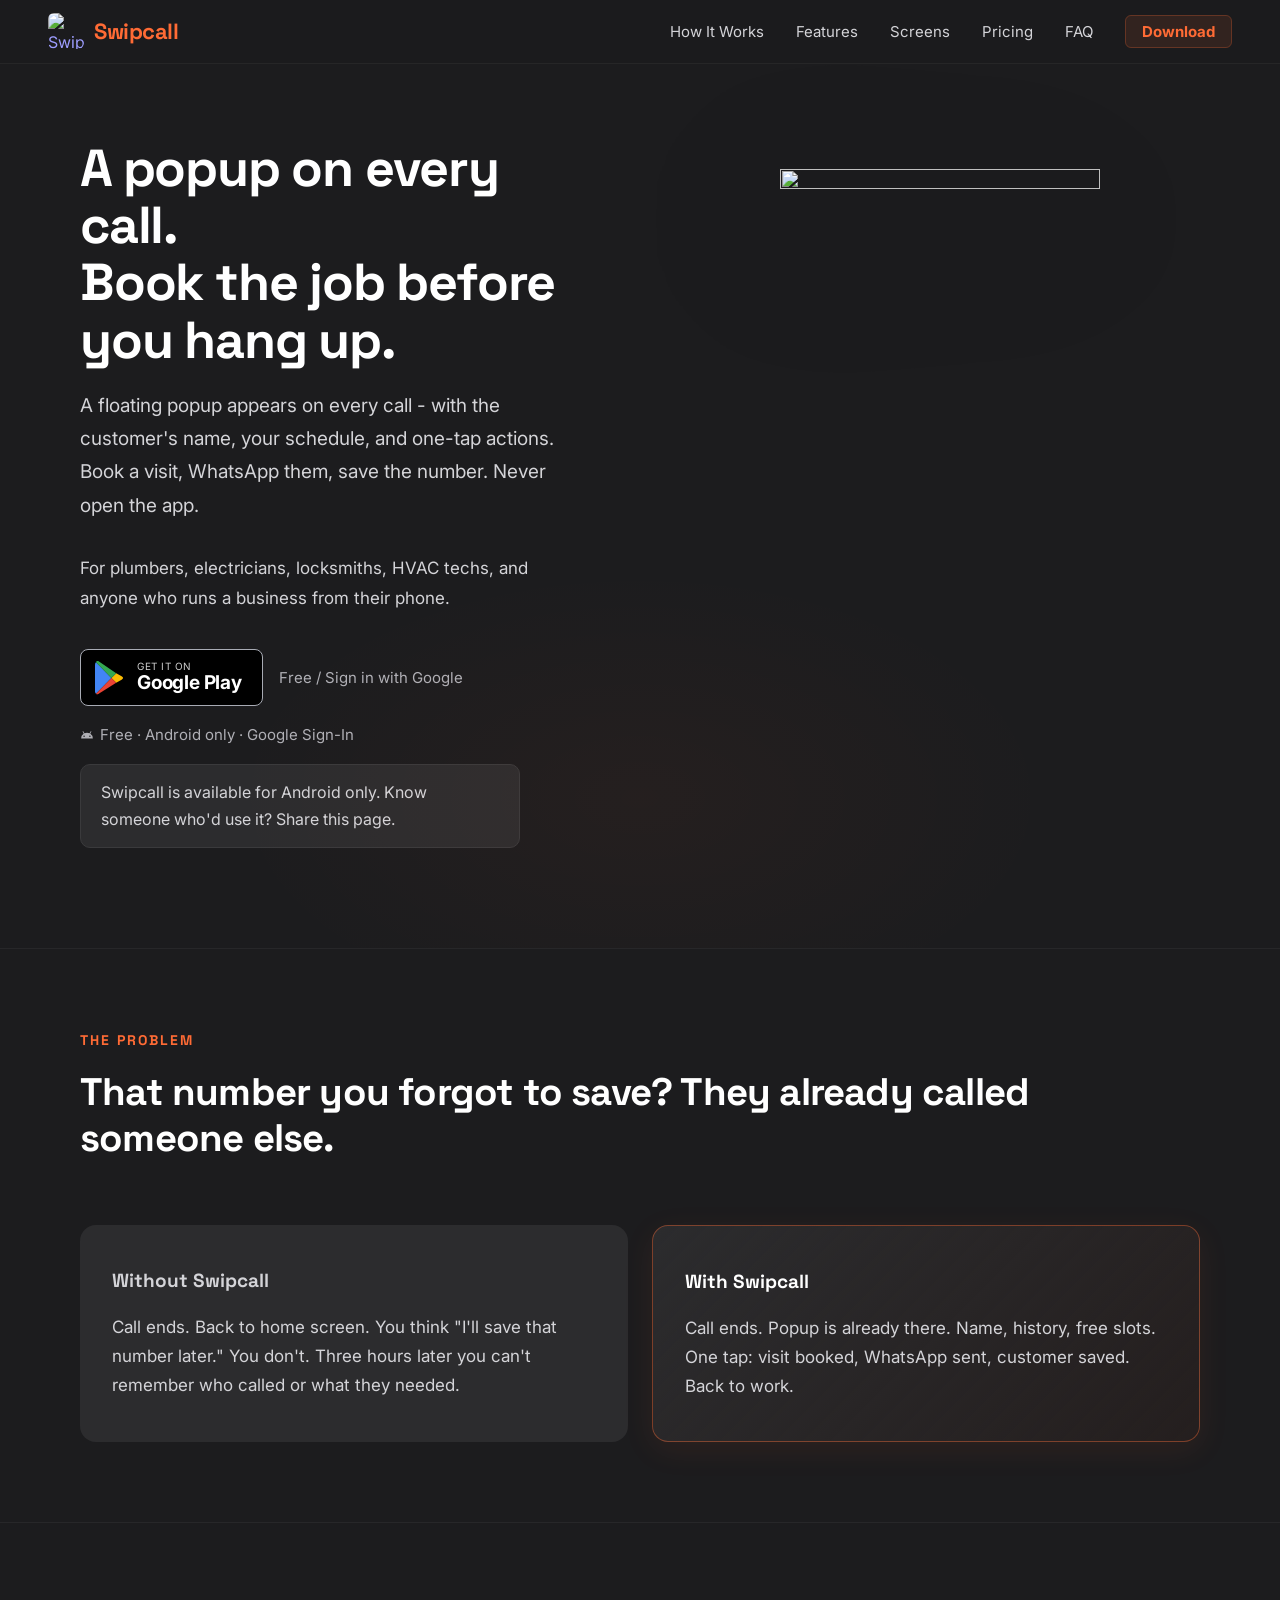
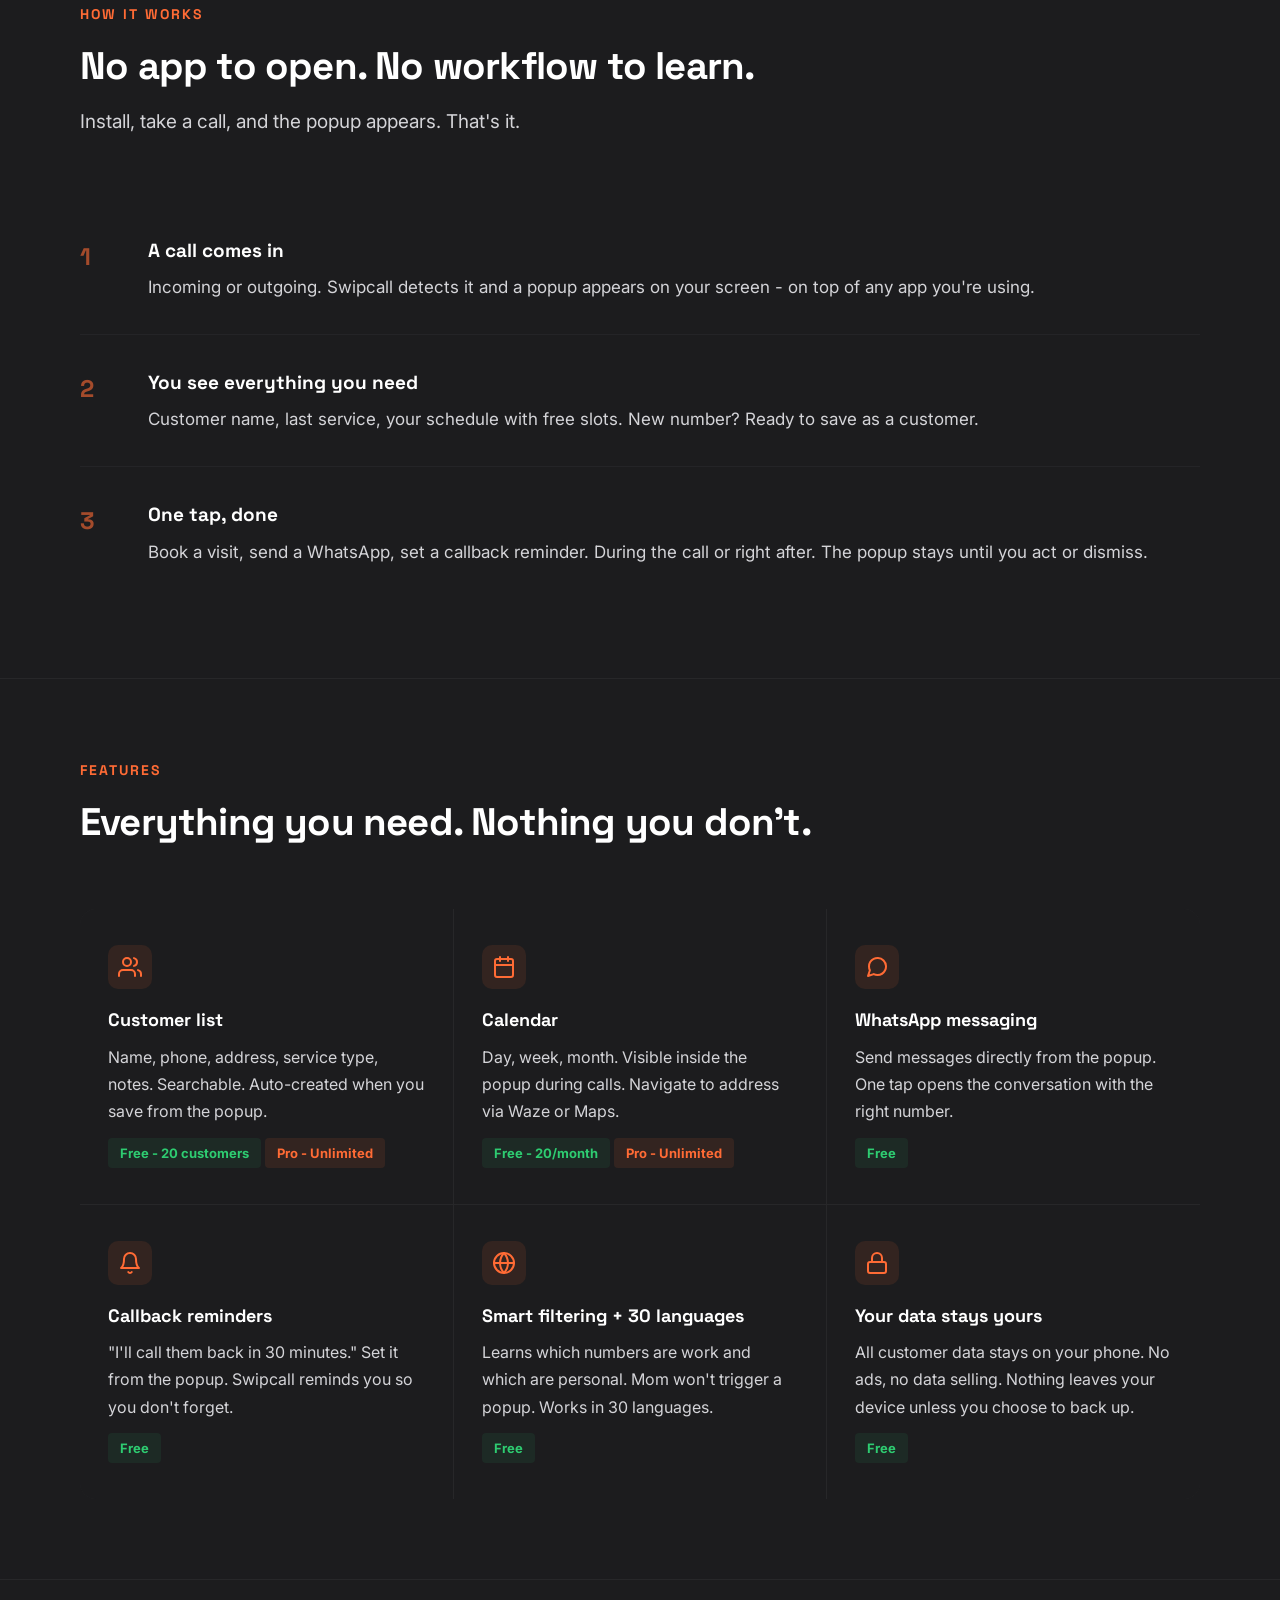
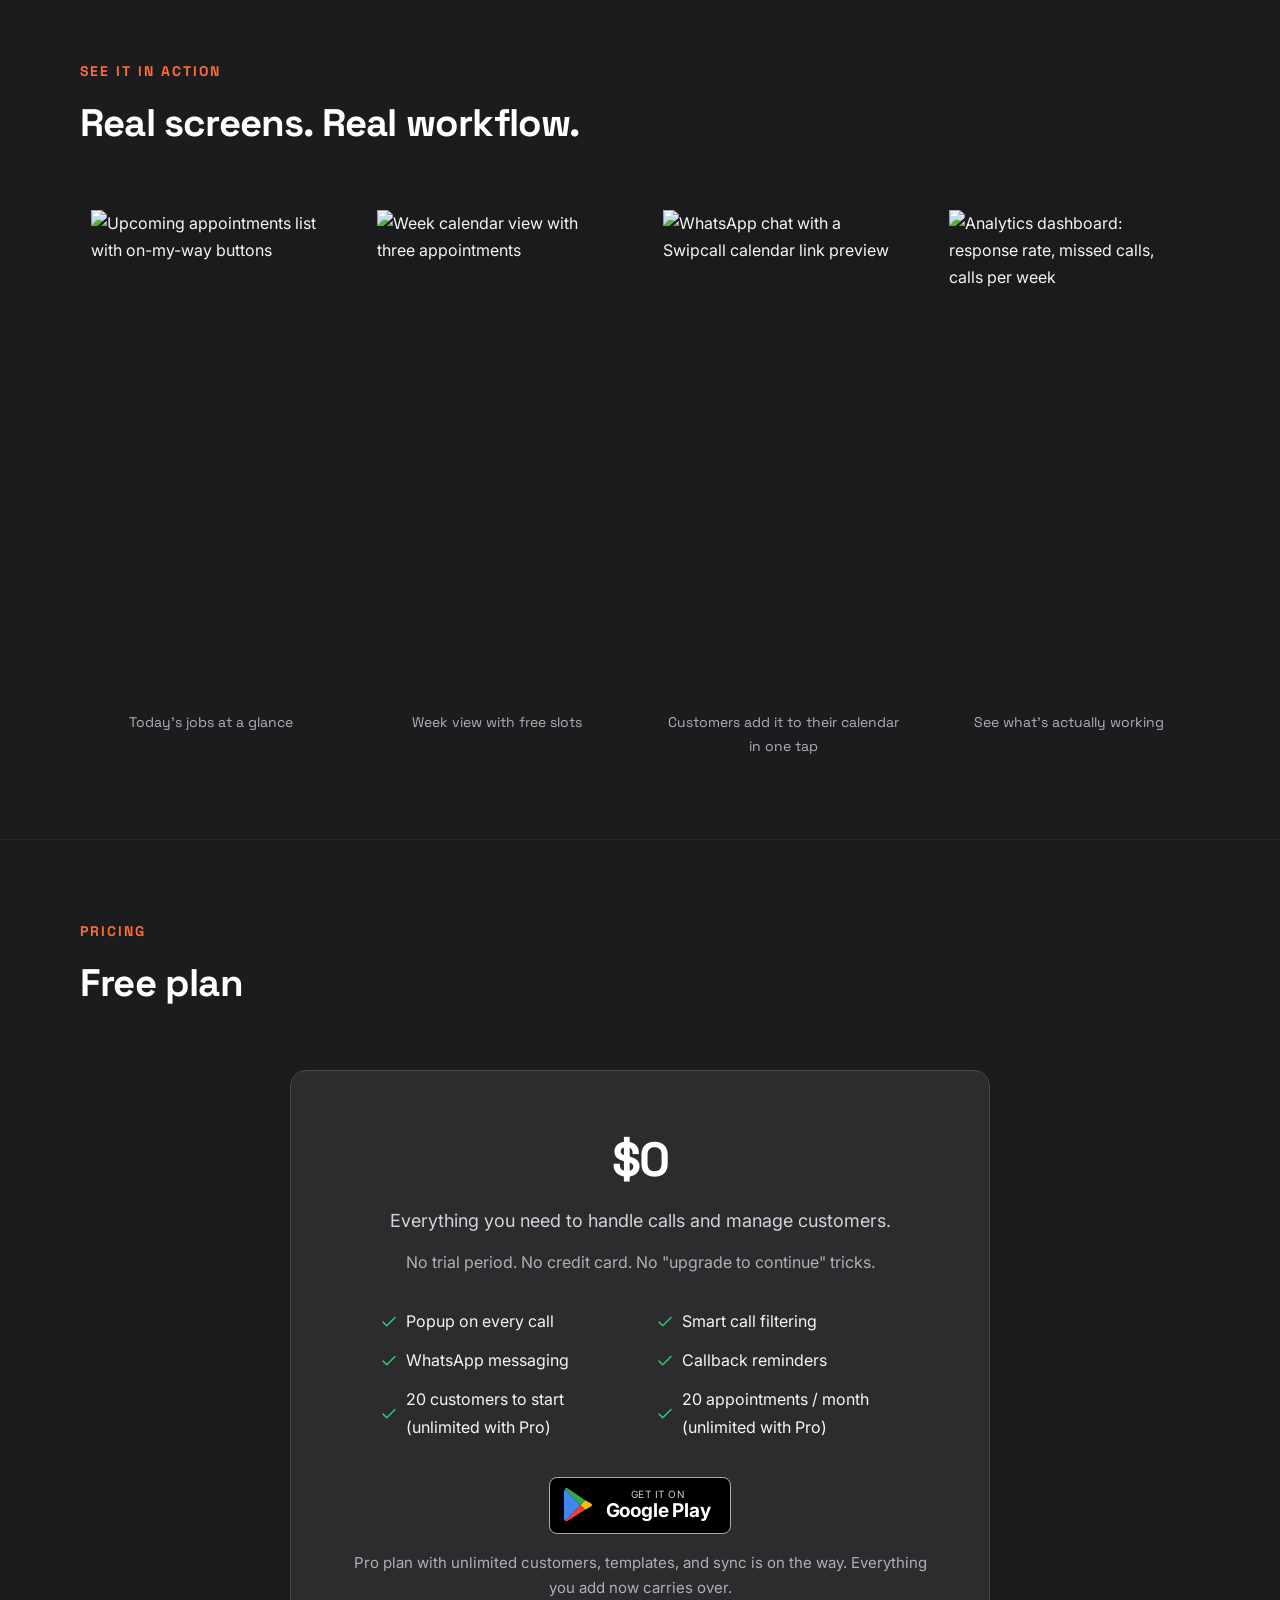
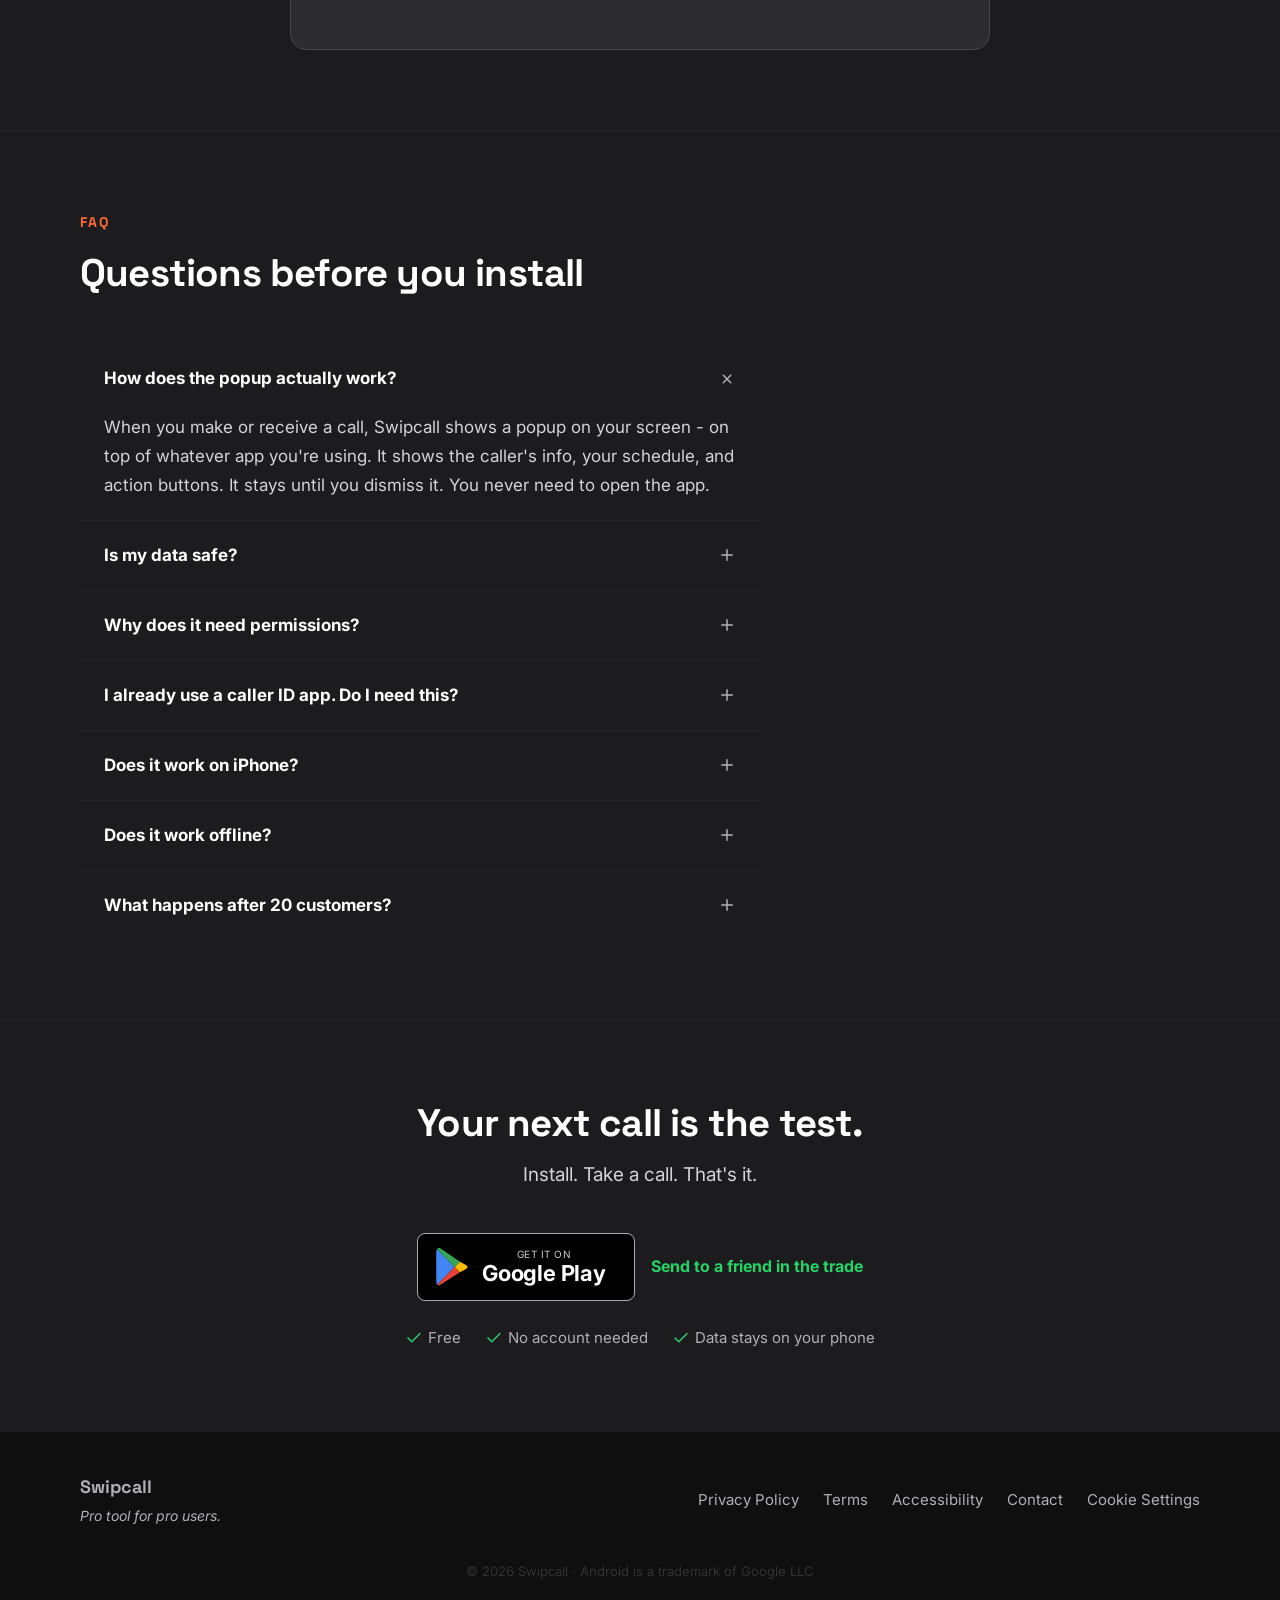
==== public/index.html @ 1967da51 "Replace HTML hero mockup with real screenshots; add screens gallery - Hero: swap hand-coded phone mo" ====
<!DOCTYPE html>
<html lang="en" dir="ltr">
<head>
    <meta charset="UTF-8">
    <meta name="viewport" content="width=device-width, initial-scale=1.0">
    <title>Swipcall - Customer Management App for Tradespeople | Free Android</title>
    <meta name="description" content="Free Android app for tradespeople. A floating popup lets you schedule, WhatsApp, and manage customers during and after every call.">
    <meta name="color-scheme" content="dark">
    <meta name="theme-color" content="#1C1C1E">
    <link rel="canonical" href="https://www.swipcall.com">
    <link rel="icon" href="/favicon.ico" sizes="any">
    <link rel="apple-touch-icon" href="/apple-touch-icon.png">

    <meta property="og:title" content="Swipcall - Handle every call. Forget nothing.">
    <meta property="og:description" content="A floating popup appears with every call. Schedule, WhatsApp, save the customer. Free for Android.">
    <meta property="og:type" content="website">
    <meta property="og:locale" content="en_US">
    <meta property="og:image" content="https://www.swipcall.com/images/og-image.png">
    <meta property="og:url" content="https://www.swipcall.com">

    <script type="application/ld+json">
    {"@context":"https://schema.org","@type":"SoftwareApplication","name":"Swipcall","operatingSystem":"Android","applicationCategory":"BusinessApplication","offers":{"@type":"Offer","price":"0","priceCurrency":"USD"},"description":"Customer management tool for tradespeople. Floating popup during and after every call."}
    </script>

    <!-- Google Consent Mode v2 - defaults to denied, updated by cookie banner -->
    <script>
    window.dataLayer=window.dataLayer||[];function gtag(){dataLayer.push(arguments)}
    gtag('consent','default',{analytics_storage:'denied',ad_storage:'denied',ad_user_data:'denied',ad_personalization:'denied',functionality_storage:'granted',security_storage:'granted',wait_for_update:500});
    gtag('set','ads_data_redaction',true);
    gtag('set','url_passthrough',true);
    </script>
    <!-- GA4 - replace G-G7ZZTRDFD0 with your Measurement ID -->
    <script async src="https://www.googletagmanager.com/gtag/js?id=G-G7ZZTRDFD0"></script>
    <script>gtag('js',new Date());gtag('config','G-G7ZZTRDFD0');</script>

    <link rel="stylesheet" href="https://cdn.jsdelivr.net/gh/orestbida/cookieconsent@3.1.0/dist/cookieconsent.css">
    <link rel="stylesheet" href="/css/cookieconsent-dark.css?v=2">
    <link rel="preconnect" href="https://fonts.googleapis.com">
    <link rel="preconnect" href="https://fonts.gstatic.com" crossorigin>
    <link rel="dns-prefetch" href="https://play.google.com">
    <link href="https://fonts.googleapis.com/css2?family=Space+Grotesk:wght@500;700&family=Inter:wght@400;700&display=swap" rel="stylesheet">

    <style>
        :root{
            --bg:#1C1C1E;--bg-2:#2C2C2E;--bg-3:#3A3A3C;--bg-4:#48484A;
            --orange:#FF6B35;--orange-light:#FF8A5C;--orange-glow:rgba(255,107,53,0.10);
            --green:#2ECC71;--red:#E74C3C;--blue:#4A9FD9;--wa:#25D366;
            --white:#FFFFFF;--silver:#F5F5F7;--muted:#D4D4D8;--dim:#B0B0B6;
            --display:'Space Grotesk',system-ui,sans-serif;
            --body:'Inter',system-ui,sans-serif;
        }
        *{margin:0;padding:0;box-sizing:border-box}
        html{scroll-behavior:smooth;overflow-x:hidden}
        body{font-family:var(--body);background:var(--bg);color:var(--silver);line-height:1.7;overflow-x:hidden;-webkit-font-smoothing:antialiased;max-width:100vw}
        ::selection{background:var(--orange);color:var(--bg)}
        :focus-visible{outline:2px solid var(--orange);outline-offset:2px}

        /* Noscript fallback */
        noscript .will-animate{opacity:1!important;transform:none!important}

        /* Icons */
        svg.i{width:24px;height:24px;stroke:currentColor;stroke-width:2;stroke-linecap:round;stroke-linejoin:round;fill:none;flex-shrink:0;display:inline-block;vertical-align:middle}
        svg.i.sm{width:18px;height:18px}

        /* Skip link */
        .skip{position:absolute;left:-9999px;top:0;padding:8px 16px;background:var(--orange);color:var(--bg);font-weight:700;z-index:999;border-radius:0 0 8px 0;text-decoration:none}
        .skip:focus{left:0}

        /* NAV */
        .nav{position:fixed;top:0;left:0;right:0;z-index:100;padding:0 48px;height:64px;display:flex;align-items:center;justify-content:space-between;background:rgba(28,28,30,0.92);backdrop-filter:blur(24px);-webkit-backdrop-filter:blur(24px);border-bottom:1px solid rgba(72,72,74,0.25);transition:all .3s}
        .nav.scrolled{background:rgba(28,28,30,0.97);box-shadow:0 2px 12px rgba(0,0,0,0.4)}
        .nav-brand{display:flex;align-items:center;gap:10px;text-decoration:none}
        .nav-icon{width:36px;height:36px;flex-shrink:0}
        .nav-wordmark{font-family:var(--display);font-size:22px;font-weight:700;color:var(--orange);letter-spacing:-.5px}
        .nav-links{display:flex;align-items:center;gap:32px;list-style:none}
        .nav-links a{color:var(--muted);text-decoration:none;font-size:15px;font-weight:400;transition:color .2s}
        .nav-links a:hover{color:var(--white)}
        .nav-cta-link{color:var(--orange)!important;font-weight:700!important;background:rgba(255,107,53,0.1);padding:6px 16px;border-radius:6px;border:1px solid rgba(255,107,53,0.25)}
        .mob-btn{display:none;background:none;border:none;color:var(--silver);cursor:pointer;padding:12px;min-width:48px;min-height:48px}
        .nav-links.open{display:flex!important;position:absolute;top:56px;right:0;left:0;background:var(--bg-2);flex-direction:column;padding:24px;gap:16px;border-bottom:1px solid var(--bg-3)}

        /* HERO */
        .hero{min-height:100vh;display:flex;align-items:center;padding:140px 48px 100px;position:relative;overflow:hidden}
        .hero::after{content:'';position:absolute;bottom:-100px;left:50%;transform:translateX(-50%);width:900px;height:500px;background:radial-gradient(ellipse,rgba(255,107,53,0.04) 0%,transparent 65%);pointer-events:none}
        .hero-inner{max-width:1120px;margin:0 auto;width:100%;display:grid;grid-template-columns:1fr 1fr;gap:80px;align-items:center}
        .hero h1{font-family:var(--display);font-size:clamp(36px,4.5vw,52px);font-weight:700;color:var(--white);line-height:1.1;letter-spacing:-1.2px;margin-bottom:20px}
        .hero-sub{font-size:19px;line-height:1.75;color:var(--muted);max-width:500px;margin-bottom:32px}
        .hero-sub strong{color:var(--white)}
        .cta-row{display:flex;align-items:center;gap:16px;flex-wrap:wrap}
        .play-badge{display:inline-flex;align-items:center;gap:12px;background:#000;color:#fff;padding:10px 20px 10px 14px;border-radius:8px;text-decoration:none;border:1px solid #A8ABB4;transition:all .2s;line-height:1.2}
        .play-badge:hover{background:#1a1a1a;border-color:#fff}
        .play-badge .gp-icon{width:30px;height:34px;flex-shrink:0}
        .play-badge .gp-text{display:flex;flex-direction:column}
        .play-badge .gp-small{font-size:10px;font-weight:400;letter-spacing:.5px;color:#ccc}
        .play-badge .gp-big{font-size:19px;font-weight:700;font-family:var(--body);letter-spacing:-.2px}

        .wa-link{color:var(--wa);font-size:16px;font-weight:700;text-decoration:none;transition:color .2s}
        .wa-link:hover{color:#2ee67a}
        .hero-note{font-size:15px;color:var(--dim);margin-top:16px;display:flex;align-items:center;gap:6px}
        .not-android-msg{display:none;font-size:16px;color:var(--muted);background:var(--bg-2);padding:14px 20px;border-radius:10px;border:1px solid var(--bg-3);margin-top:16px;max-width:440px}

        /* HERO SHOT */
        .hero-visual{display:flex;justify-content:center}
        .hero-shot{width:100%;max-width:320px;height:auto;display:block;filter:drop-shadow(0 40px 80px rgba(0,0,0,.5))}

        /* SECTIONS */
        .s{padding:80px 48px}
        .s-inner{max-width:1120px;margin:0 auto}
        .divider{border:none;border-top:1px solid rgba(72,72,74,0.25);margin:0}
        .s-label{font-size:14px;font-weight:700;color:var(--orange);opacity:0.7;text-transform:uppercase;letter-spacing:2px;margin-bottom:16px;font-family:var(--display)}
        .s-title{font-family:var(--display);font-size:clamp(28px,3vw,40px);font-weight:700;color:var(--white);line-height:1.2;letter-spacing:-.8px;margin-bottom:16px}
        .s-desc{font-size:19px;color:var(--muted);max-width:560px;line-height:1.8}

        /* BEFORE/AFTER */
        .ba{margin-top:64px;display:grid;grid-template-columns:1fr 1fr;gap:24px;align-items:stretch}
        .ba-card{border-radius:16px;padding:40px 32px}
        .ba-card h3{font-family:var(--display);font-size:19px;font-weight:700;margin-bottom:16px}
        .ba-card p{font-size:17px;line-height:1.7}
        .ba-card.before{background:var(--bg-2)}
        .ba-card.before h3{color:var(--muted)}
        .ba-card.before p{color:var(--muted)}
        .ba-card.after{background:linear-gradient(135deg,var(--bg-2) 0%,rgba(255,107,53,0.04) 100%);border:1px solid rgba(255,107,53,0.4);box-shadow:0 8px 32px rgba(255,107,53,0.08)}
        .ba-card.after h3{color:var(--white)}
        .ba-card.after p{color:var(--muted)}

        /* HOW IT WORKS */
        .how-list{margin-top:64px;display:flex;flex-direction:column;gap:0}
        .how-item{display:grid;grid-template-columns:48px 1fr;gap:20px;padding:32px 0;border-bottom:1px solid rgba(72,72,74,0.2)}
        .how-item:last-child{border-bottom:none}
        .how-num{font-family:var(--display);font-size:24px;font-weight:700;color:var(--orange);opacity:0.6;padding-top:2px}
        .how-item h3{font-family:var(--display);font-size:19px;font-weight:700;color:var(--white);margin-bottom:6px}
        .how-item p{font-size:17px;color:var(--muted);line-height:1.7}

        /* FEATURES */
        .feat-grid{display:grid;grid-template-columns:repeat(3,1fr);gap:1px;background:rgba(72,72,74,0.25);border-radius:16px;overflow:hidden;margin-top:64px}
        .feat-card{background:var(--bg);padding:36px 28px}
        .feat-icon{width:44px;height:44px;background:var(--orange-glow);border-radius:10px;display:flex;align-items:center;justify-content:center;margin-bottom:16px;color:var(--orange)}
        .feat-card h3{font-family:var(--display);font-size:18px;font-weight:700;color:var(--white);margin-bottom:8px}
        .feat-card p{font-size:16px;color:var(--muted);line-height:1.7}
        .tag{font-size:13px;font-weight:700;padding:4px 12px;border-radius:4px;margin-top:12px;display:inline-block}
        .tag-free{background:rgba(46,204,113,.08);color:var(--green)}
        .tag-pro{background:var(--orange-glow);color:var(--orange)}

        /* SCREENS GALLERY */
        .screens-grid{display:grid;grid-template-columns:repeat(4,1fr);gap:24px;margin-top:64px}
        .screen{display:flex;flex-direction:column;align-items:center;gap:14px;margin:0}
        .screen img{width:100%;max-width:240px;height:auto;display:block;filter:drop-shadow(0 24px 48px rgba(0,0,0,.45))}
        .screen figcaption{font-size:14px;color:var(--dim);text-align:center;font-family:var(--display);max-width:240px}

        /* FREE BLOCK */
        .free-card{background:var(--bg-2);border:1px solid var(--bg-4);border-radius:16px;padding:48px;max-width:700px;margin:64px auto 0;text-align:center}
        .free-card h3{font-family:var(--display);font-size:48px;font-weight:700;color:var(--white);margin-bottom:6px;letter-spacing:-2px}
        .free-card .sub{font-size:18px;color:var(--muted);margin-bottom:12px}
        .free-card .sub2{font-size:16px;color:var(--dim);margin-bottom:32px}
        .free-checks{display:grid;grid-template-columns:1fr 1fr;gap:12px 32px;list-style:none;margin-bottom:36px;text-align:left;max-width:520px;margin-left:auto;margin-right:auto}
        .free-checks li{font-size:16px;color:var(--silver);display:flex;align-items:center;gap:8px}
        .free-checks li svg{flex-shrink:0;color:var(--green)}
        .free-checks li.cap{color:var(--dim)}
        .free-checks li.cap svg{color:var(--dim)}
        .free-note{font-size:15px;color:var(--dim);margin-top:16px}

        /* FAQ */
        .faq-list{max-width:680px;display:flex;flex-direction:column;gap:1px;background:rgba(72,72,74,0.25);border-radius:16px;overflow:hidden;margin-top:48px}
        .faq-item{background:var(--bg)}
        .faq-item summary{padding:20px 24px;font-size:17px;font-weight:700;font-family:var(--body);color:var(--white);cursor:pointer;list-style:none;display:flex;justify-content:space-between;align-items:center;min-height:56px}
        .faq-item summary::-webkit-details-marker{display:none}
        .faq-item summary .fc{transition:transform .3s;color:var(--dim)}
        .faq-item[open] summary .fc{transform:rotate(45deg)}
        .faq-item .fb{padding:0 24px 20px}
        .faq-item .fb p{font-size:17px;color:var(--muted);line-height:1.7}

        /* FINAL CTA */
        .final{padding:80px 48px;text-align:center}
        .final .s-title{max-width:460px;margin:0 auto 12px}
        .final .s-desc{max-width:400px;margin:0 auto 40px}
        .final-row{display:flex;justify-content:center;gap:16px;flex-wrap:wrap;align-items:center}
        .final-note{display:flex;justify-content:center;gap:24px;margin-top:24px;flex-wrap:wrap}
        .final-note span{font-size:15px;color:var(--dim);display:flex;align-items:center;gap:5px}
        .final-note svg{color:var(--green)}

        /* FOOTER */
        .footer{border-top:1px solid rgba(72,72,74,0.25);padding:40px 48px;background:#0F0F10}
        .footer-inner{max-width:1120px;margin:0 auto;display:flex;justify-content:space-between;align-items:center;flex-wrap:wrap;gap:16px}
        .footer-brand{display:flex;flex-direction:column;gap:2px}
        .footer-logo{font-family:var(--display);font-size:18px;font-weight:700;color:var(--dim)}
        .footer-tagline{font-size:14px;color:var(--dim);font-style:italic}
        .footer-links{display:flex;gap:24px;list-style:none}
        .footer-links a{color:var(--dim);text-decoration:none;font-size:15px;transition:color .2s}
        .footer-links a:hover{color:var(--muted)}
        .footer-copy{font-size:13px;color:rgba(255,255,255,0.15);width:100%;text-align:center;margin-top:16px}

        /* STICKY MOBILE CTA */
        .sticky-cta{display:none;position:fixed;bottom:0;left:0;right:0;z-index:99;background:rgba(28,28,30,0.95);backdrop-filter:blur(16px);-webkit-backdrop-filter:blur(16px);border-top:1px solid var(--bg-3);padding:10px 20px;justify-content:space-between;align-items:center}
        .sticky-cta.visible{display:flex}
        .sticky-label{font-family:var(--display);font-size:16px;font-weight:700;color:var(--white)}
        .sticky-label span{color:var(--dim);font-weight:400;font-size:14px;margin-left:6px}

        /* REVEAL */
        .reveal{opacity:1;transform:translateY(0);transition:opacity .7s ease,transform .7s ease}
        .reveal.will-animate{opacity:0;transform:translateY(20px)}
        .reveal.visible{opacity:1;transform:translateY(0)}
        @media(prefers-reduced-motion:reduce){.reveal,.reveal.will-animate{transition:none;opacity:1;transform:none}}

        @media(max-width:1024px){
            .hero-inner{grid-template-columns:1fr;gap:48px;text-align:center}
            .hero-visual{order:-1}
            .hero-sub{margin-left:auto;margin-right:auto}
            .cta-row{justify-content:center}
            .hero-note{justify-content:center}
            .not-android-msg{margin:16px auto 0}
            .ba{grid-template-columns:1fr}
            .feat-grid{grid-template-columns:1fr 1fr}
            .screens-grid{grid-template-columns:repeat(2,1fr);gap:32px}
        }
        @media(max-width:768px){
            .nav{padding:0 24px;height:56px}
            .nav-links:not(.open){display:none}
            .mob-btn{display:block}
            .s{padding:56px 24px}
            .hero{padding:100px 24px 80px;min-height:auto}
            .footer{padding:40px 24px 80px}
            .footer-inner{flex-direction:column;text-align:center}
            .footer-links{justify-content:center;flex-wrap:wrap}
            .feat-grid{grid-template-columns:1fr}
            .feat-card{padding:32px 24px}
            .free-card{padding:32px 24px}
            .free-checks{grid-template-columns:1fr}
            .final{padding:56px 24px}
            .final-row{flex-direction:column;align-items:center}
            .hero-shot{max-width:280px}
            .ba-card{padding:32px 24px}
            .faq-item summary{padding:24px 28px;min-height:64px}
            .faq-item .fb{padding:0 28px 24px}
        }
        @media(max-width:560px){
            .screens-grid{grid-template-columns:1fr}
        }
    </style>
    <noscript><style>.will-animate{opacity:1!important;transform:none!important}</style></noscript>
</head>
<body>

<a href="#main" class="skip">Skip to content</a>

<!-- NAV -->
<nav class="nav" id="nav" role="navigation" aria-label="Main">
    <a href="#" class="nav-brand">
        <img class="nav-icon" src="/images/logo.png" alt="Swipcall" width="28" height="28" style="border-radius:6px">
        <span class="nav-wordmark">Swipcall</span>
    </a>
    <ul class="nav-links" id="nav-links">
        <li><a href="#how">How It Works</a></li>
        <li><a href="#features">Features</a></li>
        <li><a href="#screens">Screens</a></li>
        <li><a href="#pricing">Pricing</a></li>
        <li><a href="#faq">FAQ</a></li>
        <li><a href="#download" class="nav-cta-link">Download</a></li>
    </ul>
    <button class="mob-btn" aria-label="Open menu" aria-expanded="false" id="mob-btn"><svg class="i" viewBox="0 0 24 24" aria-hidden="true"><line x1="3" y1="6" x2="21" y2="6"/><line x1="3" y1="12" x2="21" y2="12"/><line x1="3" y1="18" x2="21" y2="18"/></svg></button>
</nav>

<!-- HERO -->
<section class="hero" id="main">
    <div class="hero-inner">
        <div>
            <h1>A popup on every call.<br>Book the job before you hang up.</h1>
            <p class="hero-sub">A floating popup appears on every call - with the customer's name, your schedule, and one-tap actions. Book a visit, WhatsApp them, save the number. Never open the app.</p>
            <p class="hero-sub" style="font-size:17px;color:var(--muted);margin-bottom:36px">For plumbers, electricians, locksmiths, HVAC techs, and anyone who runs a business from their phone.</p>
            <div class="cta-row">
                <a href="#" class="play-badge" data-event="hero-cta" id="play-store-hero">
                    <svg class="gp-icon" viewBox="0 0 30 34" aria-hidden="true"><path d="M1 1.2L16.4 17 1 32.8c-.6-.5-1-1.3-1-2.3V3.5C0 2.5.4 1.7 1 1.2z" fill="#4285F4"/><path d="M21.2 12.2L16.4 17l4.8 4.8 5.4-3.1c.9-.5 1.4-1.2 1.4-1.7s-.5-1.2-1.4-1.7l-5.4-3.1z" fill="#FBBC04"/><path d="M1 1.2L16.4 17l4.8-4.8L3.6.2C3.1 0 2.5-.1 2 .1 1.5.3 1 .7 1 1.2z" fill="#34A853"/><path d="M21.2 21.8L16.4 17 1 32.8c.5.5 1 .7 1.6.5.5-.2 1-.4 1.5-.7l17.1-10.8z" fill="#EA4335"/></svg>
                    <span class="gp-text"><span class="gp-small">GET IT ON</span><span class="gp-big">Google Play</span></span>
                </a>
                <span class="hero-note" style="margin-top:0">Free / Sign in with Google</span>
            </div>
            <div class="hero-note">
                <svg class="i sm" viewBox="0 0 24 24" style="fill:var(--dim);stroke:none;width:14px;height:14px" aria-hidden="true"><path d="M17.6 9.48l1.84-3.18c.16-.31.04-.69-.26-.85-.29-.15-.65-.06-.83.22l-1.88 3.24a11.463 11.463 0 00-8.94 0L5.65 5.67c-.19-.29-.58-.38-.87-.2-.28.18-.37.54-.22.83L6.4 9.48A10.78 10.78 0 002 18h20a10.78 10.78 0 00-4.4-8.52zM7 15.25a1.25 1.25 0 110-2.5 1.25 1.25 0 010 2.5zm10 0a1.25 1.25 0 110-2.5 1.25 1.25 0 010 2.5z"/></svg>
                Free · Android only · Google Sign-In
            </div>
            <div class="not-android-msg" id="not-android">Swipcall is available for Android only. Know someone who'd use it? Share this page.</div>
        </div>

        <div class="hero-visual" role="img" aria-label="Swipcall popup during a phone call: caller name, today's schedule with free slots, and action buttons to book a visit or send WhatsApp">
            <img src="/images/screen-popup.png" alt="" class="hero-shot" width="320" height="650" loading="eager" fetchpriority="high">
        </div>
    </div>
</section>

<!-- BEFORE / AFTER -->
<hr class="divider">
<section class="s" id="problem">
    <div class="s-inner">
        <div class="s-label reveal">The problem</div>
        <h2 class="s-title reveal">That number you forgot to save? They already called someone else.</h2>
        <div class="ba reveal">
            <div class="ba-card before">
                <h3>Without Swipcall</h3>
                <p>Call ends. Back to home screen. You think "I'll save that number later." You don't. Three hours later you can't remember who called or what they needed.</p>
            </div>
            <div class="ba-card after">
                <h3>With Swipcall</h3>
                <p>Call ends. Popup is already there. Name, history, free slots. One tap: visit booked, WhatsApp sent, customer saved. Back to work.</p>
            </div>
        </div>
    </div>
</section>

<!-- HOW IT WORKS -->
<hr class="divider">
<section class="s" id="how">
    <div class="s-inner">
        <div class="s-label reveal">How it works</div>
        <h2 class="s-title reveal">No app to open. No workflow to learn.</h2>
        <p class="s-desc reveal">Install, take a call, and the popup appears. That's it.</p>
        <div class="how-list">
            <div class="how-item reveal">
                <div class="how-num">1</div>
                <div><h3>A call comes in</h3><p>Incoming or outgoing. Swipcall detects it and a popup appears on your screen - on top of any app you're using.</p></div>
            </div>
            <div class="how-item reveal">
                <div class="how-num">2</div>
                <div><h3>You see everything you need</h3><p>Customer name, last service, your schedule with free slots. New number? Ready to save as a customer.</p></div>
            </div>
            <div class="how-item reveal">
                <div class="how-num">3</div>
                <div><h3>One tap, done</h3><p>Book a visit, send a WhatsApp, set a callback reminder. During the call or right after. The popup stays until you act or dismiss.</p></div>
            </div>
        </div>
    </div>
</section>

<!-- FEATURES -->
<hr class="divider">
<section class="s" id="features">
    <div class="s-inner">
        <div class="s-label reveal">Features</div>
        <h2 class="s-title reveal">Everything you need. Nothing you don't.</h2>
        <div class="feat-grid">
            <div class="feat-card reveal">
                <div class="feat-icon"><svg class="i" viewBox="0 0 24 24" aria-hidden="true"><path d="M17 21v-2a4 4 0 0 0-4-4H5a4 4 0 0 0-4 4v2"/><circle cx="9" cy="7" r="4"/><path d="M23 21v-2a4 4 0 0 0-3-3.87"/><path d="M16 3.13a4 4 0 0 1 0 7.75"/></svg></div>
                <h3>Customer list</h3>
                <p>Name, phone, address, service type, notes. Searchable. Auto-created when you save from the popup.</p>
                <span class="tag tag-free">Free - 20 customers</span>
                <span class="tag tag-pro">Pro - Unlimited</span>
            </div>
            <div class="feat-card reveal">
                <div class="feat-icon"><svg class="i" viewBox="0 0 24 24" aria-hidden="true"><rect x="3" y="4" width="18" height="18" rx="2" ry="2"/><line x1="16" y1="2" x2="16" y2="6"/><line x1="8" y1="2" x2="8" y2="6"/><line x1="3" y1="10" x2="21" y2="10"/></svg></div>
                <h3>Calendar</h3>
                <p>Day, week, month. Visible inside the popup during calls. Navigate to address via Waze or Maps.</p>
                <span class="tag tag-free">Free - 20/month</span>
                <span class="tag tag-pro">Pro - Unlimited</span>
            </div>
            <div class="feat-card reveal">
                <div class="feat-icon"><svg class="i" viewBox="0 0 24 24" aria-hidden="true"><path d="M21 11.5a8.38 8.38 0 0 1-.9 3.8 8.5 8.5 0 0 1-7.6 4.7 8.38 8.38 0 0 1-3.8-.9L3 21l1.9-5.7a8.38 8.38 0 0 1-.9-3.8 8.5 8.5 0 0 1 4.7-7.6 8.38 8.38 0 0 1 3.8-.9h.5a8.48 8.48 0 0 1 8 8v.5z"/></svg></div>
                <h3>WhatsApp messaging</h3>
                <p>Send messages directly from the popup. One tap opens the conversation with the right number.</p>
                <span class="tag tag-free">Free</span>
            </div>
            <div class="feat-card reveal">
                <div class="feat-icon"><svg class="i" viewBox="0 0 24 24" aria-hidden="true"><path d="M18 8A6 6 0 0 0 6 8c0 7-3 9-3 9h18s-3-2-3-9"/><path d="M13.73 21a2 2 0 0 1-3.46 0"/></svg></div>
                <h3>Callback reminders</h3>
                <p>"I'll call them back in 30 minutes." Set it from the popup. Swipcall reminds you so you don't forget.</p>
                <span class="tag tag-free">Free</span>
            </div>
            <div class="feat-card reveal">
                <div class="feat-icon"><svg class="i" viewBox="0 0 24 24" aria-hidden="true"><circle cx="12" cy="12" r="10"/><path d="M2 12h20"/><path d="M12 2a15.3 15.3 0 0 1 4 10 15.3 15.3 0 0 1-4 10 15.3 15.3 0 0 1-4-10 15.3 15.3 0 0 1 4-10z"/></svg></div>
                <h3>Smart filtering + 30 languages</h3>
                <p>Learns which numbers are work and which are personal. Mom won't trigger a popup. Works in 30 languages.</p>
                <span class="tag tag-free">Free</span>
            </div>
            <div class="feat-card reveal">
                <div class="feat-icon"><svg class="i" viewBox="0 0 24 24" aria-hidden="true"><rect x="3" y="11" width="18" height="11" rx="2" ry="2"/><path d="M7 11V7a5 5 0 0 1 10 0v4"/></svg></div>
                <h3>Your data stays yours</h3>
                <p>All customer data stays on your phone. No ads, no data selling. Nothing leaves your device unless you choose to back up.</p>
                <span class="tag tag-free">Free</span>
            </div>
        </div>
    </div>
</section>

<!-- SCREENS -->
<hr class="divider">
<section class="s" id="screens">
    <div class="s-inner">
        <div class="s-label reveal">See it in action</div>
        <h2 class="s-title reveal">Real screens. Real workflow.</h2>
        <div class="screens-grid reveal">
            <figure class="screen">
                <img src="/images/screen-home.png" alt="Upcoming appointments list with on-my-way buttons" loading="lazy" width="320" height="650">
                <figcaption>Today's jobs at a glance</figcaption>
            </figure>
            <figure class="screen">
                <img src="/images/screen-calendar.png" alt="Week calendar view with three appointments" loading="lazy" width="320" height="650">
                <figcaption>Week view with free slots</figcaption>
            </figure>
            <figure class="screen">
                <img src="/images/screen-whatsapp.png" alt="WhatsApp chat with a Swipcall calendar link preview" loading="lazy" width="320" height="650">
                <figcaption>Customers add it to their calendar in one tap</figcaption>
            </figure>
            <figure class="screen">
                <img src="/images/screen-analytics.png" alt="Analytics dashboard: response rate, missed calls, calls per week" loading="lazy" width="320" height="650">
                <figcaption>See what's actually working</figcaption>
            </figure>
        </div>
    </div>
</section>

<!-- FREE BLOCK -->
<hr class="divider">
<section class="s" id="pricing">
    <div class="s-inner">
        <div class="s-label reveal">Pricing</div>
        <h2 class="s-title reveal">Free plan</h2>
        <div class="free-card reveal">
            <h3>$0</h3>
            <p class="sub">Everything you need to handle calls and manage customers.</p>
            <p class="sub2">No trial period. No credit card. No "upgrade to continue" tricks.</p>
            <ul class="free-checks">
                <li><svg class="i sm" viewBox="0 0 24 24" aria-hidden="true"><polyline points="20 6 9 17 4 12"/></svg>Popup on every call</li>
                <li><svg class="i sm" viewBox="0 0 24 24" aria-hidden="true"><polyline points="20 6 9 17 4 12"/></svg>Smart call filtering</li>
                <li><svg class="i sm" viewBox="0 0 24 24" aria-hidden="true"><polyline points="20 6 9 17 4 12"/></svg>WhatsApp messaging</li>
                <li><svg class="i sm" viewBox="0 0 24 24" aria-hidden="true"><polyline points="20 6 9 17 4 12"/></svg>Callback reminders</li>
                <li><svg class="i sm" viewBox="0 0 24 24" aria-hidden="true"><polyline points="20 6 9 17 4 12"/></svg>20 customers to start (unlimited with Pro)</li>
                <li><svg class="i sm" viewBox="0 0 24 24" aria-hidden="true"><polyline points="20 6 9 17 4 12"/></svg>20 appointments / month (unlimited with Pro)</li>
            </ul>
            <a href="#" class="play-badge" data-event="pricing-cta" style="margin:0 auto">
                <svg class="gp-icon" viewBox="0 0 30 34" aria-hidden="true"><path d="M1 1.2L16.4 17 1 32.8c-.6-.5-1-1.3-1-2.3V3.5C0 2.5.4 1.7 1 1.2z" fill="#4285F4"/><path d="M21.2 12.2L16.4 17l4.8 4.8 5.4-3.1c.9-.5 1.4-1.2 1.4-1.7s-.5-1.2-1.4-1.7l-5.4-3.1z" fill="#FBBC04"/><path d="M1 1.2L16.4 17l4.8-4.8L3.6.2C3.1 0 2.5-.1 2 .1 1.5.3 1 .7 1 1.2z" fill="#34A853"/><path d="M21.2 21.8L16.4 17 1 32.8c.5.5 1 .7 1.6.5.5-.2 1-.4 1.5-.7l17.1-10.8z" fill="#EA4335"/></svg>
                <span class="gp-text"><span class="gp-small">GET IT ON</span><span class="gp-big">Google Play</span></span>
            </a>
            <p class="free-note">Pro plan with unlimited customers, templates, and sync is on the way. Everything you add now carries over.</p>
        </div>
    </div>
</section>

<!-- FAQ -->
<hr class="divider">
<section class="s" id="faq">
    <div class="s-inner">
        <div class="s-label reveal">FAQ</div>
        <h2 class="s-title reveal">Questions before you install</h2>
        <div class="faq-list reveal">
            <details class="faq-item" open>
                <summary>How does the popup actually work?<svg class="i sm fc" viewBox="0 0 24 24" aria-hidden="true"><line x1="12" y1="5" x2="12" y2="19"/><line x1="5" y1="12" x2="19" y2="12"/></svg></summary>
                <div class="fb"><p>When you make or receive a call, Swipcall shows a popup on your screen - on top of whatever app you're using. It shows the caller's info, your schedule, and action buttons. It stays until you dismiss it. You never need to open the app.</p></div>
            </details>
            <details class="faq-item">
                <summary>Is my data safe?<svg class="i sm fc" viewBox="0 0 24 24" aria-hidden="true"><line x1="12" y1="5" x2="12" y2="19"/><line x1="5" y1="12" x2="19" y2="12"/></svg></summary>
                <div class="fb"><p>Yes. Your customer data stays on your phone. Nothing is sent to any server. When you back up, it goes to your own Google Drive, encrypted with your account.</p></div>
            </details>
            <details class="faq-item">
                <summary>Why does it need permissions?<svg class="i sm fc" viewBox="0 0 24 24" aria-hidden="true"><line x1="12" y1="5" x2="12" y2="19"/><line x1="5" y1="12" x2="19" y2="12"/></svg></summary>
                <div class="fb"><p>Two core permissions: phone state (to detect calls) and overlay (to show the popup). Optional permissions for contacts matching and notifications. All data stays on your device.</p></div>
            </details>
            <details class="faq-item">
                <summary>I already use a caller ID app. Do I need this?<svg class="i sm fc" viewBox="0 0 24 24" aria-hidden="true"><line x1="12" y1="5" x2="12" y2="19"/><line x1="5" y1="12" x2="19" y2="12"/></svg></summary>
                <div class="fb"><p>Caller ID tells you who's calling. Swipcall lets you do something about it - schedule a visit, send a WhatsApp, save the customer - without leaving the call. They solve different problems.</p></div>
            </details>
            <details class="faq-item">
                <summary>Does it work on iPhone?<svg class="i sm fc" viewBox="0 0 24 24" aria-hidden="true"><line x1="12" y1="5" x2="12" y2="19"/><line x1="5" y1="12" x2="19" y2="12"/></svg></summary>
                <div class="fb"><p>No. The popup requires Android-specific permissions that iOS doesn't support. Android only.</p></div>
            </details>
            <details class="faq-item">
                <summary>Does it work offline?<svg class="i sm fc" viewBox="0 0 24 24" aria-hidden="true"><line x1="12" y1="5" x2="12" y2="19"/><line x1="5" y1="12" x2="19" y2="12"/></svg></summary>
                <div class="fb"><p>Yes. Popup, customer list, and calendar all work without internet. Only WhatsApp and backup need a connection.</p></div>
            </details>
            <details class="faq-item">
                <summary>What happens after 20 customers?<svg class="i sm fc" viewBox="0 0 24 24" aria-hidden="true"><line x1="12" y1="5" x2="12" y2="19"/><line x1="5" y1="12" x2="19" y2="12"/></svg></summary>
                <div class="fb"><p>Your data stays. You can still view and use everything. You just can't add new customers until the Pro plan launches. Nothing is ever deleted.</p></div>
            </details>
        </div>
    </div>
</section>

<!-- FINAL CTA -->
<hr class="divider">
<section class="final" id="download">
    <h2 class="s-title reveal">Your next call is the test.</h2>
    <p class="s-desc reveal" style="color:var(--muted);font-size:19px">Install. Take a call. That's it.</p>
    <div class="reveal">
        <div class="final-row">
            <a href="#" class="play-badge" data-event="final-cta" style="padding:14px 28px 14px 18px">
                <svg class="gp-icon" viewBox="0 0 30 34" aria-hidden="true" style="width:34px;height:38px"><path d="M1 1.2L16.4 17 1 32.8c-.6-.5-1-1.3-1-2.3V3.5C0 2.5.4 1.7 1 1.2z" fill="#4285F4"/><path d="M21.2 12.2L16.4 17l4.8 4.8 5.4-3.1c.9-.5 1.4-1.2 1.4-1.7s-.5-1.2-1.4-1.7l-5.4-3.1z" fill="#FBBC04"/><path d="M1 1.2L16.4 17l4.8-4.8L3.6.2C3.1 0 2.5-.1 2 .1 1.5.3 1 .7 1 1.2z" fill="#34A853"/><path d="M21.2 21.8L16.4 17 1 32.8c.5.5 1 .7 1.6.5.5-.2 1-.4 1.5-.7l17.1-10.8z" fill="#EA4335"/></svg>
                <span class="gp-text"><span class="gp-small">GET IT ON</span><span class="gp-big" style="font-size:22px">Google Play</span></span>
            </a>
            <a href="https://wa.me/?text=Free%20app%20that%20pops%20up%20during%20calls%20so%20you%20can%20book%20jobs%20instantly.%20Android%3A%20https%3A%2F%2Fwww.swipcall.com" class="wa-link" target="_blank" rel="noopener" data-event="final-share">Send to a friend in the trade</a>
        </div>
        <div class="final-note">
            <span><svg class="i sm" viewBox="0 0 24 24" aria-hidden="true"><polyline points="20 6 9 17 4 12"/></svg>Free</span>
            <span><svg class="i sm" viewBox="0 0 24 24" aria-hidden="true"><polyline points="20 6 9 17 4 12"/></svg>No account needed</span>
            <span><svg class="i sm" viewBox="0 0 24 24" aria-hidden="true"><polyline points="20 6 9 17 4 12"/></svg>Data stays on your phone</span>
        </div>
    </div>
</section>

<!-- FOOTER -->
<footer class="footer">
    <div class="footer-inner">
        <div class="footer-brand">
            <div class="footer-logo">Swipcall</div>
            <div class="footer-tagline">Pro tool for pro users.</div>
        </div>
        <ul class="footer-links">
            <li><a href="/privacy/">Privacy Policy</a></li>
            <li><a href="/terms/">Terms</a></li>
            <li><a href="/accessibility/">Accessibility</a></li>
            <li><a href="mailto:eitaymcc@gmail.com">Contact</a></li>
            <li><a href="#" data-cc="show-preferencesModal" aria-label="Manage cookie preferences">Cookie Settings</a></li>
        </ul>
        <div class="footer-copy">© 2026 Swipcall · Android is a trademark of Google LLC</div>
    </div>
</footer>

<!-- STICKY MOBILE CTA -->
<div class="sticky-cta" id="sticky-cta" aria-hidden="true">
    <div class="sticky-label">Swipcall <span>Free</span></div>
    <a href="#" class="play-badge" style="padding:6px 14px 6px 10px" data-event="sticky-cta">
        <svg class="gp-icon" viewBox="0 0 30 34" aria-hidden="true" style="width:20px;height:22px"><path d="M1 1.2L16.4 17 1 32.8c-.6-.5-1-1.3-1-2.3V3.5C0 2.5.4 1.7 1 1.2z" fill="#4285F4"/><path d="M21.2 12.2L16.4 17l4.8 4.8 5.4-3.1c.9-.5 1.4-1.2 1.4-1.7s-.5-1.2-1.4-1.7l-5.4-3.1z" fill="#FBBC04"/><path d="M1 1.2L16.4 17l4.8-4.8L3.6.2C3.1 0 2.5-.1 2 .1 1.5.3 1 .7 1 1.2z" fill="#34A853"/><path d="M21.2 21.8L16.4 17 1 32.8c.5.5 1 .7 1.6.5.5-.2 1-.4 1.5-.7l17.1-10.8z" fill="#EA4335"/></svg>
        <span class="gp-text"><span class="gp-small" style="font-size:8px">GET IT ON</span><span class="gp-big" style="font-size:14px">Google Play</span></span>
    </a>
</div>

<script>
// Nav scroll
const nav=document.getElementById('nav');
window.addEventListener('scroll',()=>nav.classList.toggle('scrolled',window.scrollY>40));

// Reveal
const reveals=document.querySelectorAll('.reveal');
reveals.forEach(el=>el.classList.add('will-animate'));
const obs=new IntersectionObserver(entries=>{
    entries.forEach(e=>{if(e.isIntersecting)e.target.classList.add('visible')});
},{threshold:0.1,rootMargin:'0px 0px -60px 0px'});
reveals.forEach(el=>obs.observe(el));

// FAQ - one open at a time
document.querySelectorAll('.faq-item').forEach(item=>{
    item.addEventListener('toggle',()=>{
        if(item.open)document.querySelectorAll('.faq-item').forEach(o=>{if(o!==item)o.open=false});
    });
});

// Smooth scroll
document.querySelectorAll('a[href^="#"]').forEach(a=>{
    a.addEventListener('click',e=>{
        if(a.getAttribute('href')==='#')return;
        e.preventDefault();
        const t=document.querySelector(a.getAttribute('href'));
        if(t)t.scrollIntoView({behavior:'smooth',block:'start'});
    });
});

// Mobile menu (class toggle, not inline styles)
const mobBtn=document.getElementById('mob-btn'),navLinks=document.getElementById('nav-links');
mobBtn?.addEventListener('click',()=>{
    const open=navLinks.classList.toggle('open');
    mobBtn.setAttribute('aria-expanded',open);
    mobBtn.setAttribute('aria-label',open?'Close menu':'Open menu');
});
// Close mobile menu when clicking a link
navLinks?.querySelectorAll('a').forEach(a=>{
    a.addEventListener('click',()=>{navLinks.classList.remove('open');mobBtn.setAttribute('aria-expanded','false')});
});

// Non-Android
if(!/android/i.test(navigator.userAgent))document.getElementById('not-android').style.display='block';

// Sticky mobile CTA
if(window.innerWidth<=768){
    const heroEl=document.querySelector('.hero'),stickyEl=document.getElementById('sticky-cta');
    new IntersectionObserver(entries=>{
        entries.forEach(e=>{stickyEl.classList.toggle('visible',!e.isIntersecting)});
    },{threshold:0}).observe(heroEl);
}
</script>
<script src="/js/a11y.js" defer></script>
<script src="https://cdn.jsdelivr.net/gh/orestbida/cookieconsent@3.1.0/dist/cookieconsent.umd.js" defer></script>
<script src="/js/cookieconsent-config.js" defer></script>
</body>
</html>
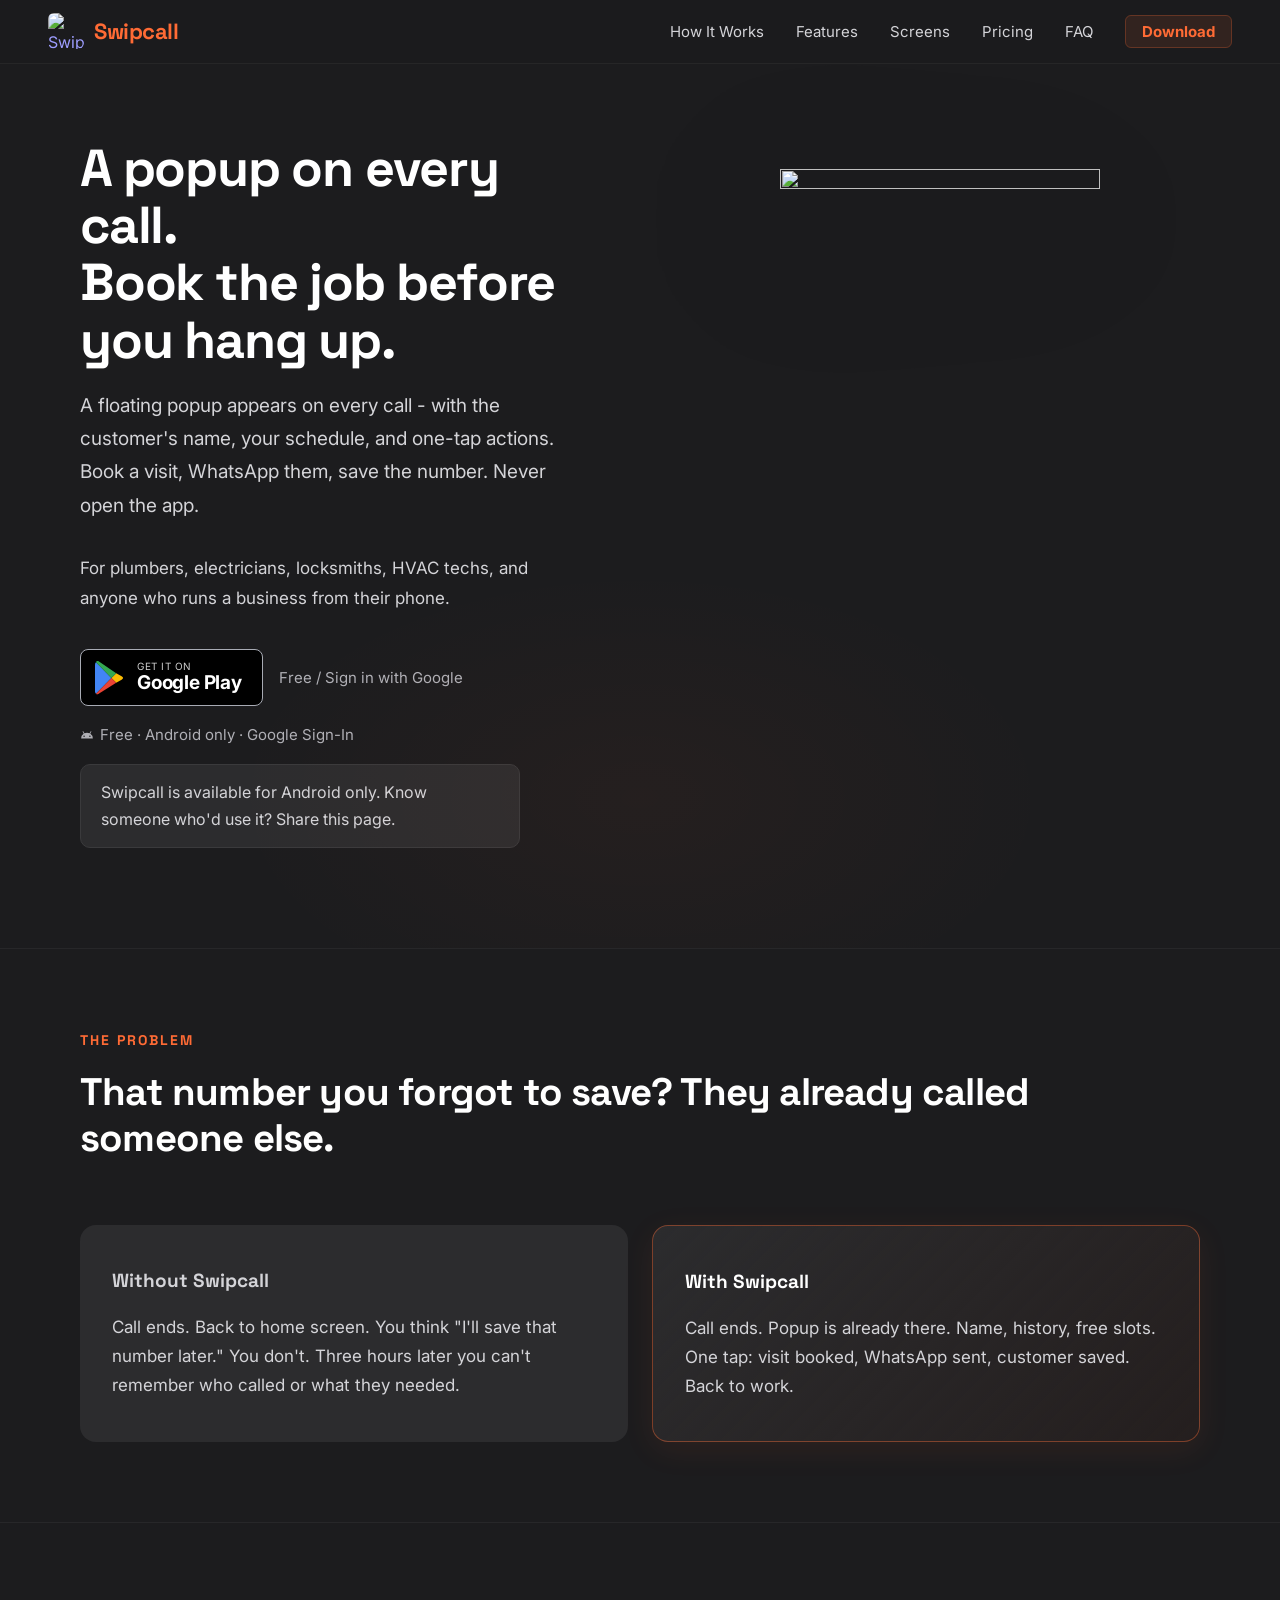
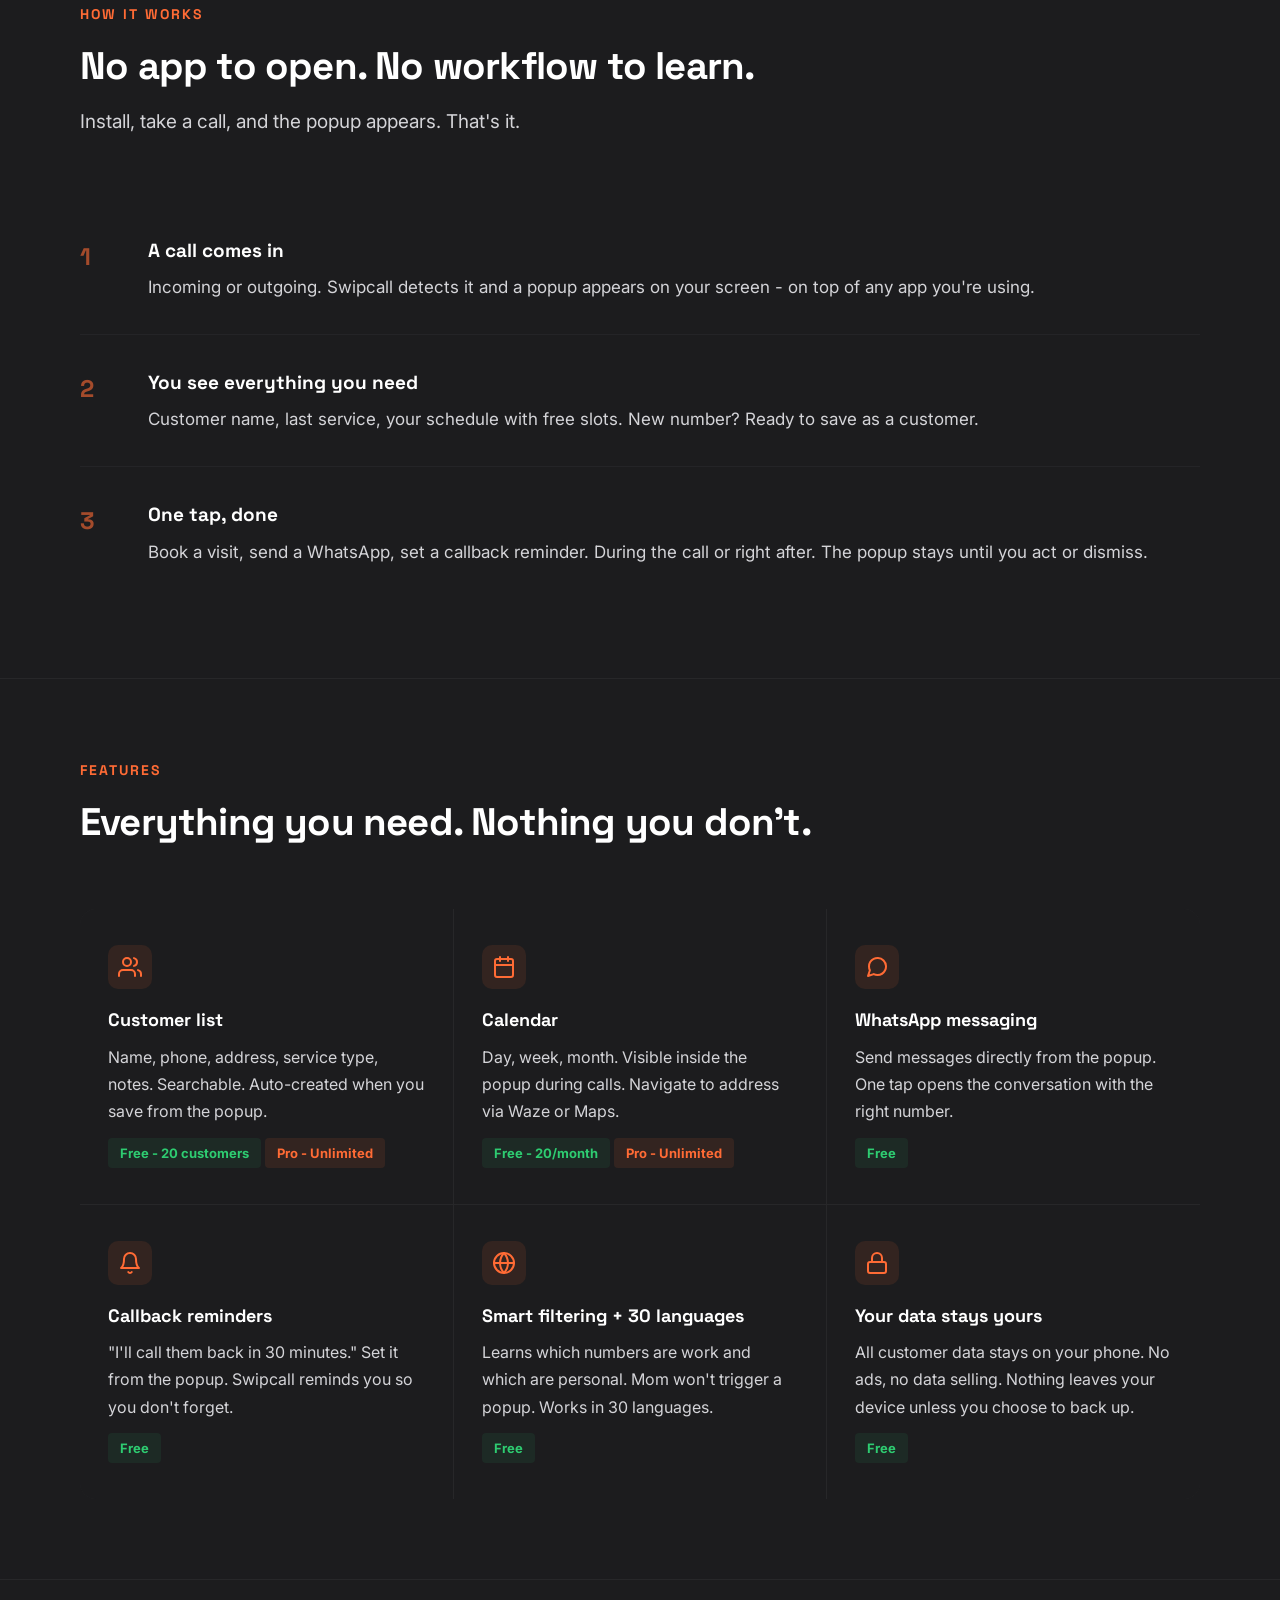
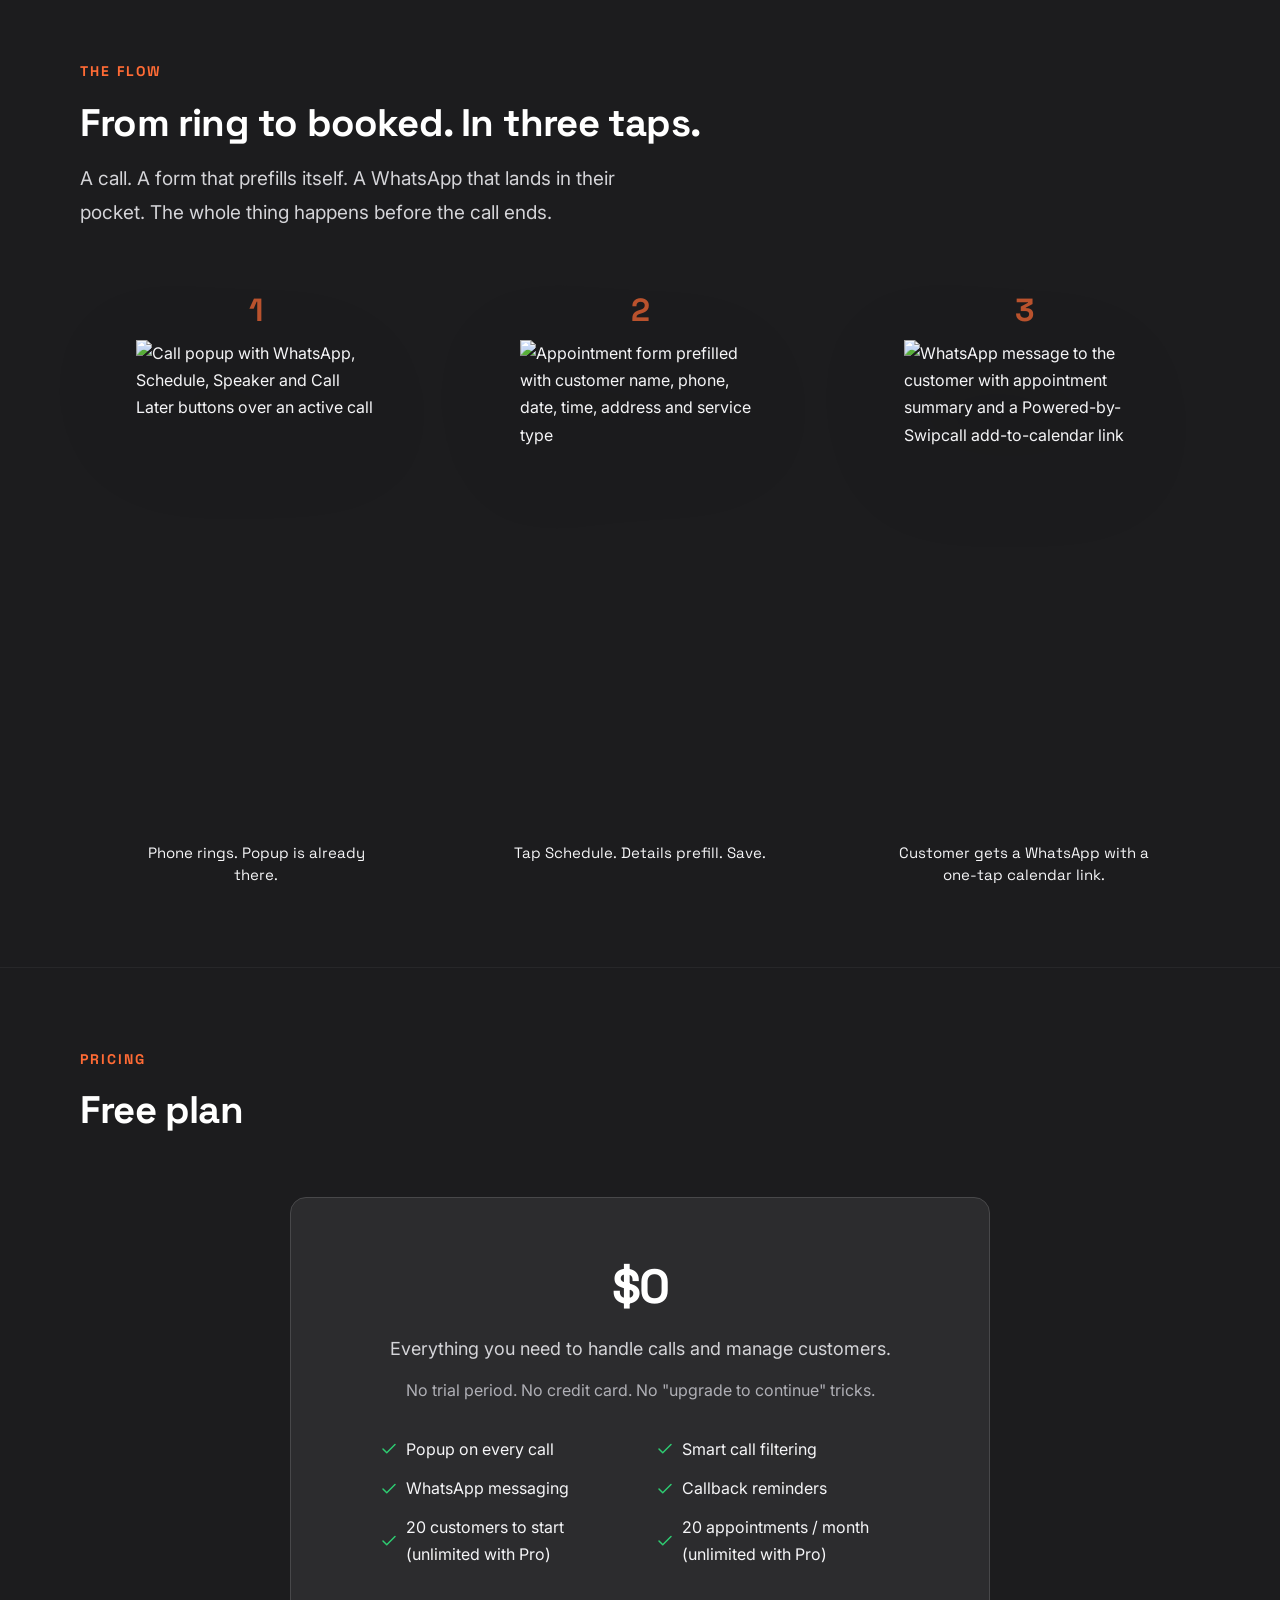
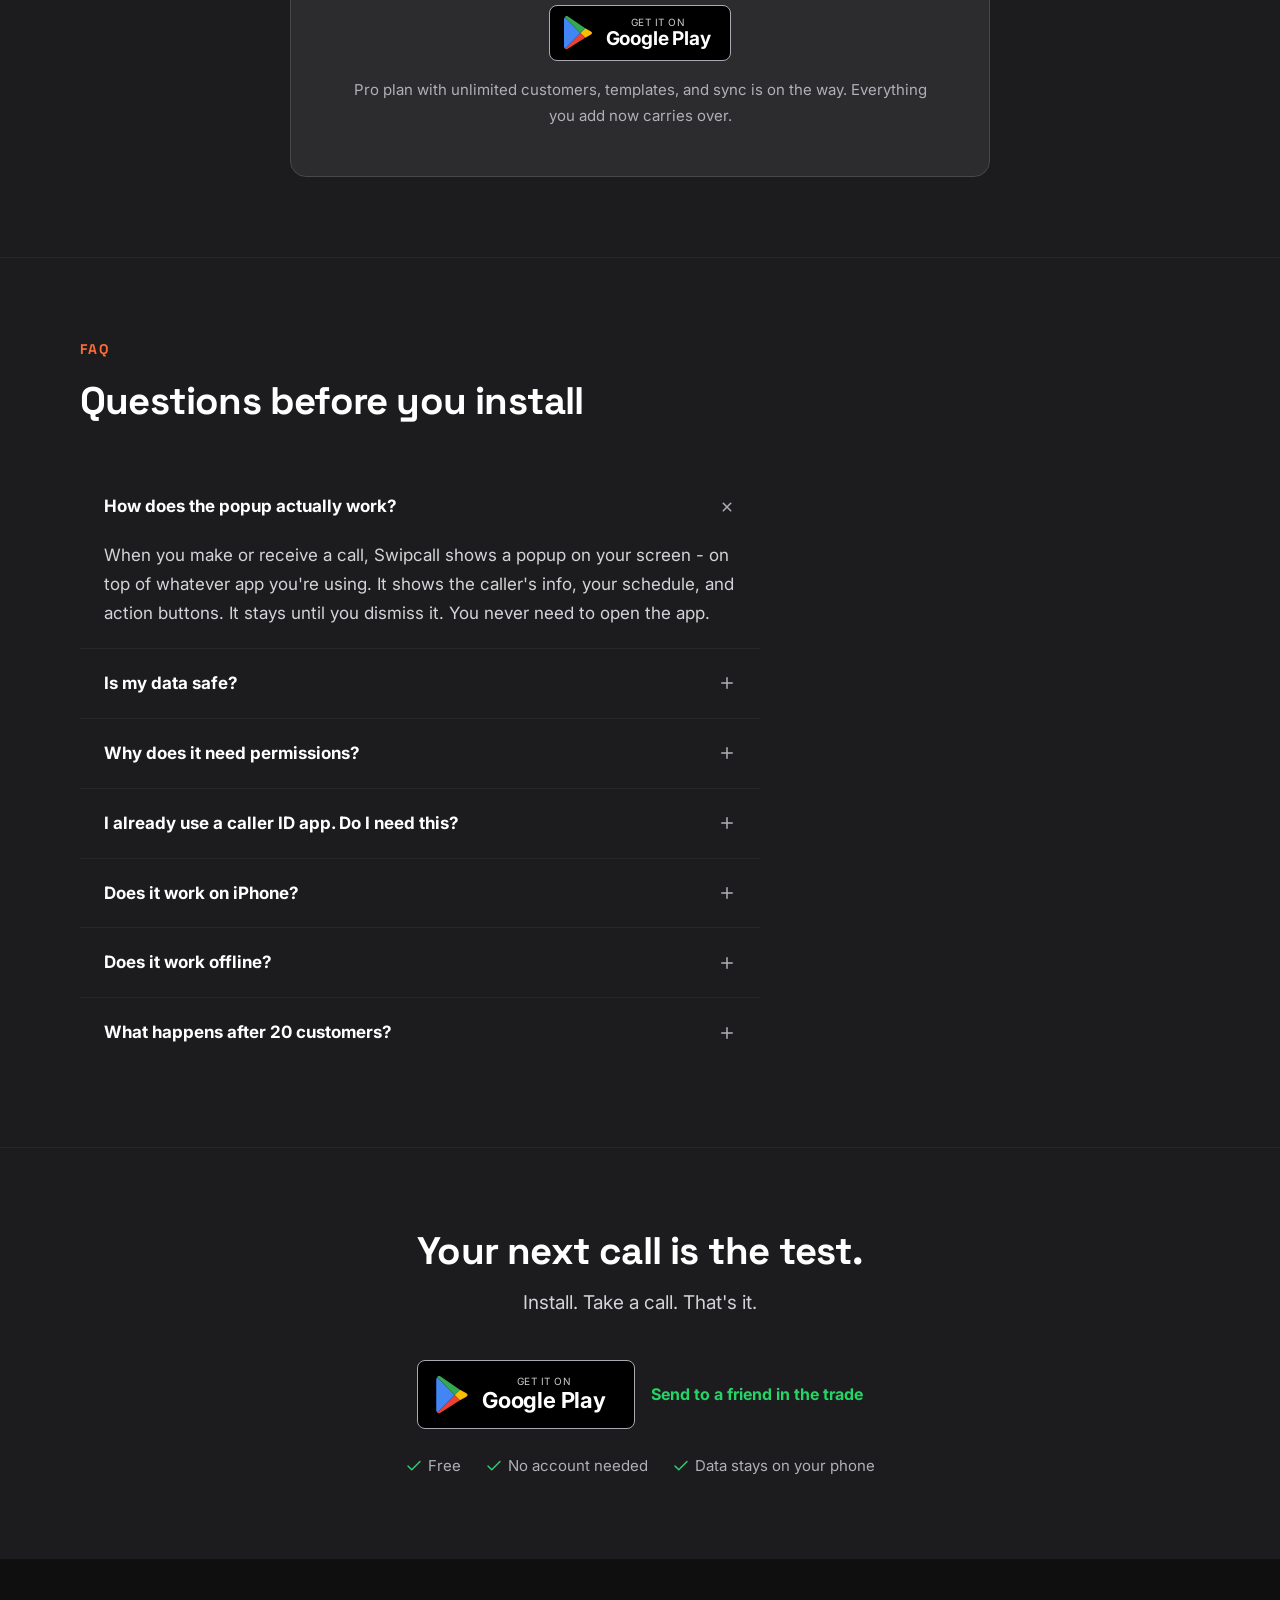
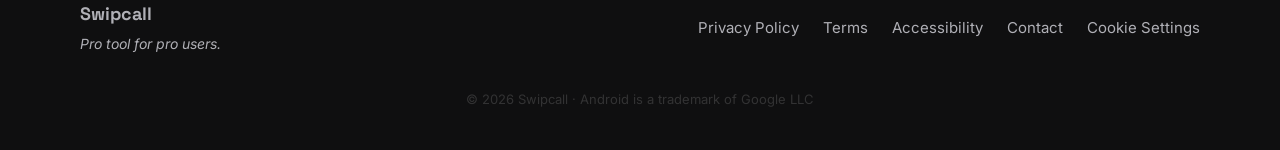
==== commit ba3840be: "Rework #screens into a 3-step "ring to booked" workflow Replaces the 4-image feature dump (home/cale" ====
--- a/public/index.html
+++ b/public/index.html
@@ -141,11 +141,12 @@
         .tag-free{background:rgba(46,204,113,.08);color:var(--green)}
         .tag-pro{background:var(--orange-glow);color:var(--orange)}
 
-        /* SCREENS GALLERY */
-        .screens-grid{display:grid;grid-template-columns:repeat(4,1fr);gap:24px;margin-top:64px}
+        /* SCREENS WORKFLOW */
+        .screens-grid{display:grid;grid-template-columns:repeat(3,1fr);gap:32px;margin-top:64px}
         .screen{display:flex;flex-direction:column;align-items:center;gap:14px;margin:0}
+        .screen .step-num{font-family:var(--display);font-size:32px;font-weight:700;color:var(--orange);opacity:.7;line-height:1}
         .screen img{width:100%;max-width:240px;height:auto;display:block;filter:drop-shadow(0 24px 48px rgba(0,0,0,.45))}
-        .screen figcaption{font-size:14px;color:var(--dim);text-align:center;font-family:var(--display);max-width:240px}
+        .screen figcaption{font-size:15px;color:var(--silver);text-align:center;font-family:var(--display);max-width:260px;line-height:1.5}
 
         /* FREE BLOCK */
         .free-card{background:var(--bg-2);border:1px solid var(--bg-4);border-radius:16px;padding:48px;max-width:700px;margin:64px auto 0;text-align:center}
@@ -210,7 +211,6 @@
             .not-android-msg{margin:16px auto 0}
             .ba{grid-template-columns:1fr}
             .feat-grid{grid-template-columns:1fr 1fr}
-            .screens-grid{grid-template-columns:repeat(2,1fr);gap:32px}
         }
         @media(max-width:768px){
             .nav{padding:0 24px;height:56px}
@@ -231,9 +231,7 @@
             .ba-card{padding:32px 24px}
             .faq-item summary{padding:24px 28px;min-height:64px}
             .faq-item .fb{padding:0 28px 24px}
-        }
-        @media(max-width:560px){
-            .screens-grid{grid-template-columns:1fr}
+            .screens-grid{grid-template-columns:1fr;gap:40px}
         }
     </style>
     <noscript><style>.will-animate{opacity:1!important;transform:none!important}</style></noscript>
@@ -378,28 +376,28 @@
     </div>
 </section>
 
-<!-- SCREENS -->
+<!-- SCREENS / WORKFLOW -->
 <hr class="divider">
 <section class="s" id="screens">
     <div class="s-inner">
-        <div class="s-label reveal">See it in action</div>
-        <h2 class="s-title reveal">Real screens. Real workflow.</h2>
+        <div class="s-label reveal">The flow</div>
+        <h2 class="s-title reveal">From ring to booked. In three taps.</h2>
+        <p class="s-desc reveal">A call. A form that prefills itself. A WhatsApp that lands in their pocket. The whole thing happens before the call ends.</p>
         <div class="screens-grid reveal">
             <figure class="screen">
-                <img src="/images/screen-home.png" alt="Upcoming appointments list with on-my-way buttons" loading="lazy" width="320" height="650">
-                <figcaption>Today's jobs at a glance</figcaption>
+                <div class="step-num">1</div>
+                <img src="/images/screen-popup-basic.png" alt="Call popup with WhatsApp, Schedule, Speaker and Call Later buttons over an active call" loading="lazy" width="320" height="650">
+                <figcaption>Phone rings. Popup is already there.</figcaption>
             </figure>
             <figure class="screen">
-                <img src="/images/screen-calendar.png" alt="Week calendar view with three appointments" loading="lazy" width="320" height="650">
-                <figcaption>Week view with free slots</figcaption>
+                <div class="step-num">2</div>
+                <img src="/images/screen-appointment.png" alt="Appointment form prefilled with customer name, phone, date, time, address and service type" loading="lazy" width="320" height="650">
+                <figcaption>Tap Schedule. Details prefill. Save.</figcaption>
             </figure>
             <figure class="screen">
-                <img src="/images/screen-whatsapp.png" alt="WhatsApp chat with a Swipcall calendar link preview" loading="lazy" width="320" height="650">
-                <figcaption>Customers add it to their calendar in one tap</figcaption>
-            </figure>
-            <figure class="screen">
-                <img src="/images/screen-analytics.png" alt="Analytics dashboard: response rate, missed calls, calls per week" loading="lazy" width="320" height="650">
-                <figcaption>See what's actually working</figcaption>
+                <div class="step-num">3</div>
+                <img src="/images/screen-whatsapp.png" alt="WhatsApp message to the customer with appointment summary and a Powered-by-Swipcall add-to-calendar link" loading="lazy" width="320" height="650">
+                <figcaption>Customer gets a WhatsApp with a one-tap calendar link.</figcaption>
             </figure>
         </div>
     </div>
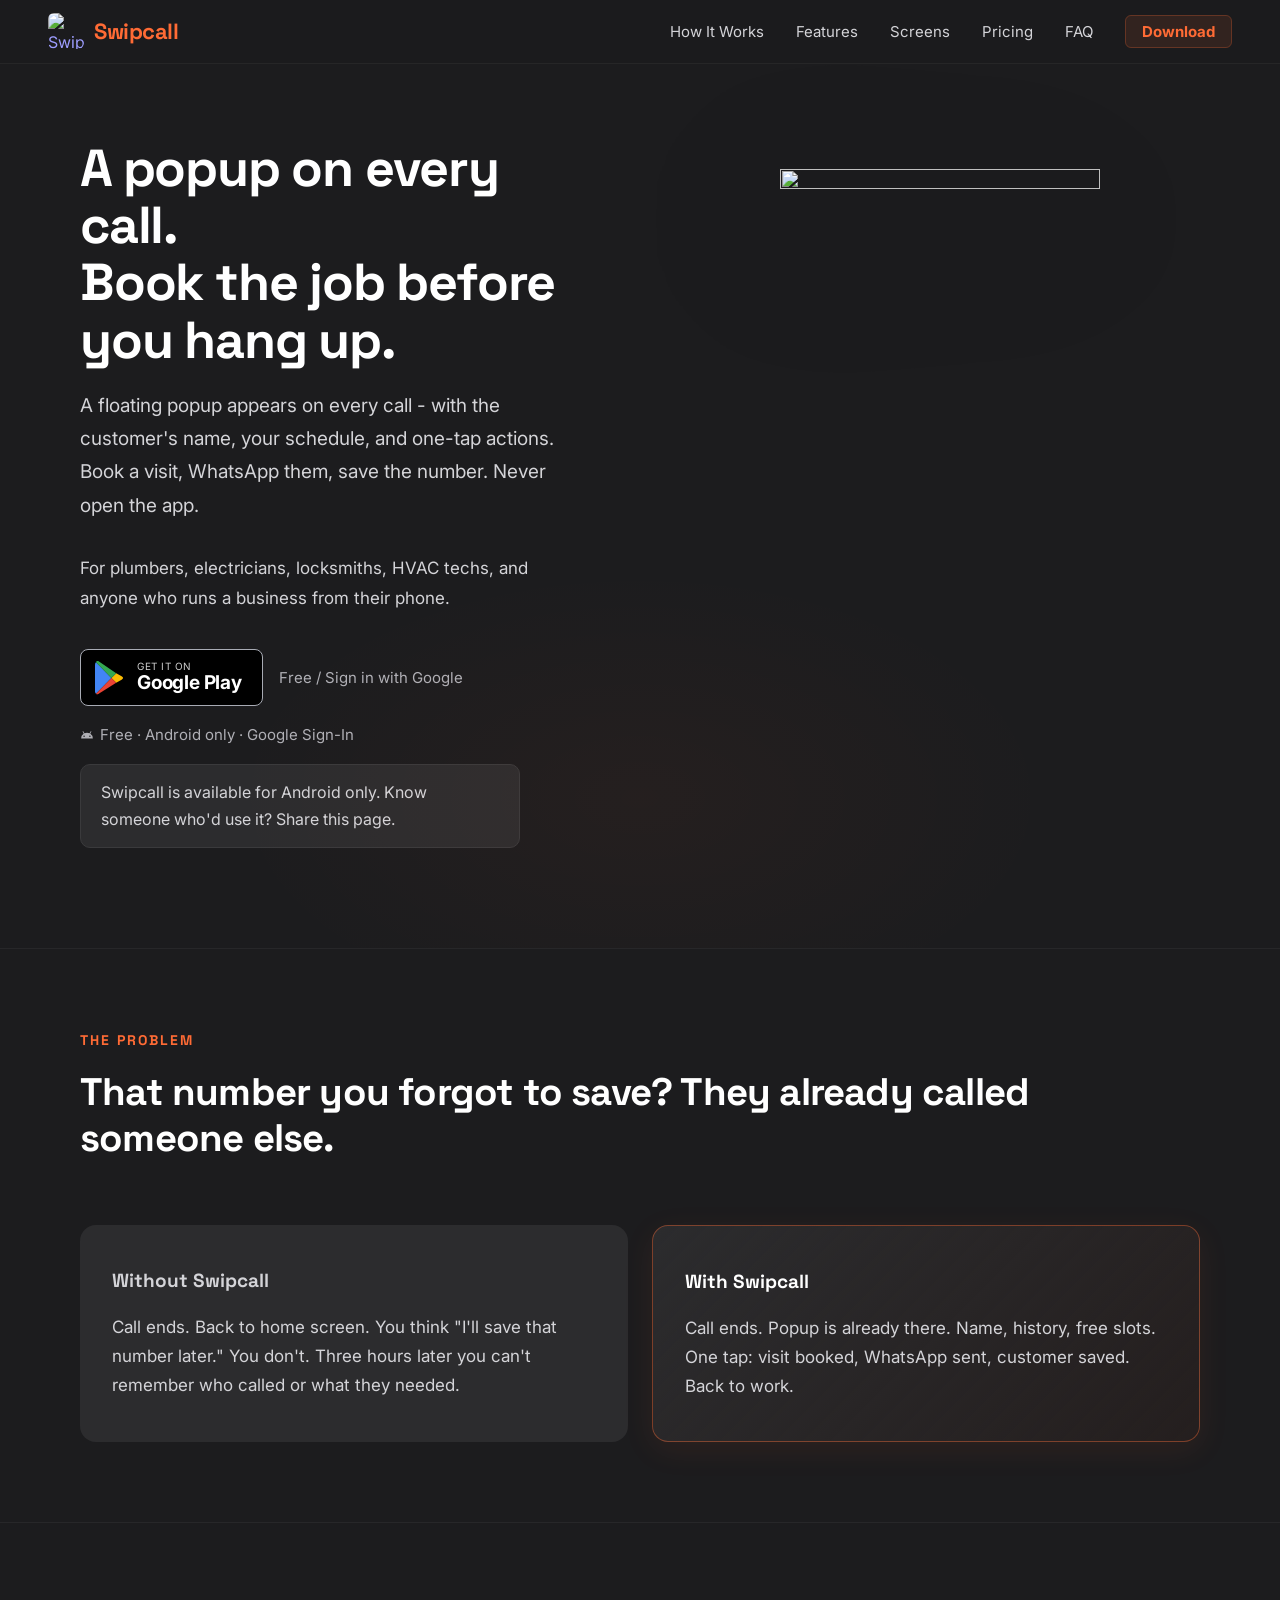
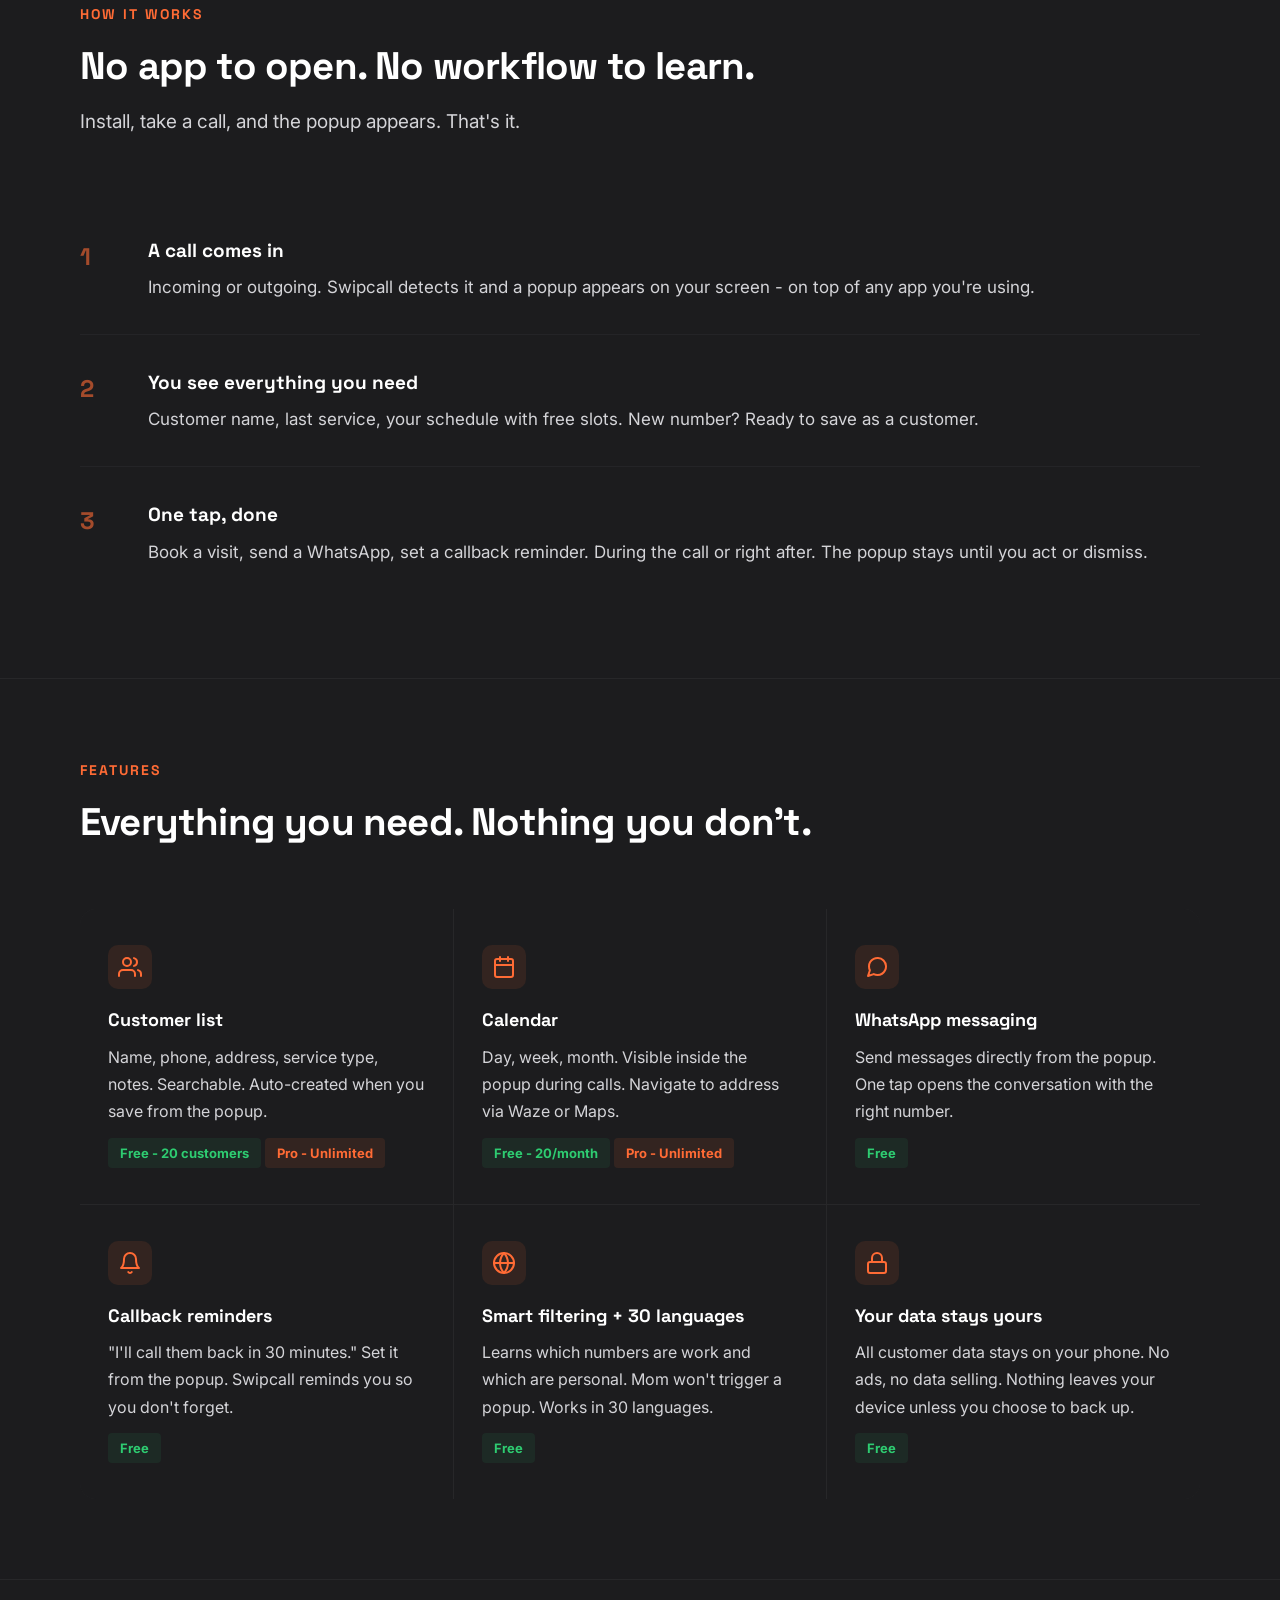
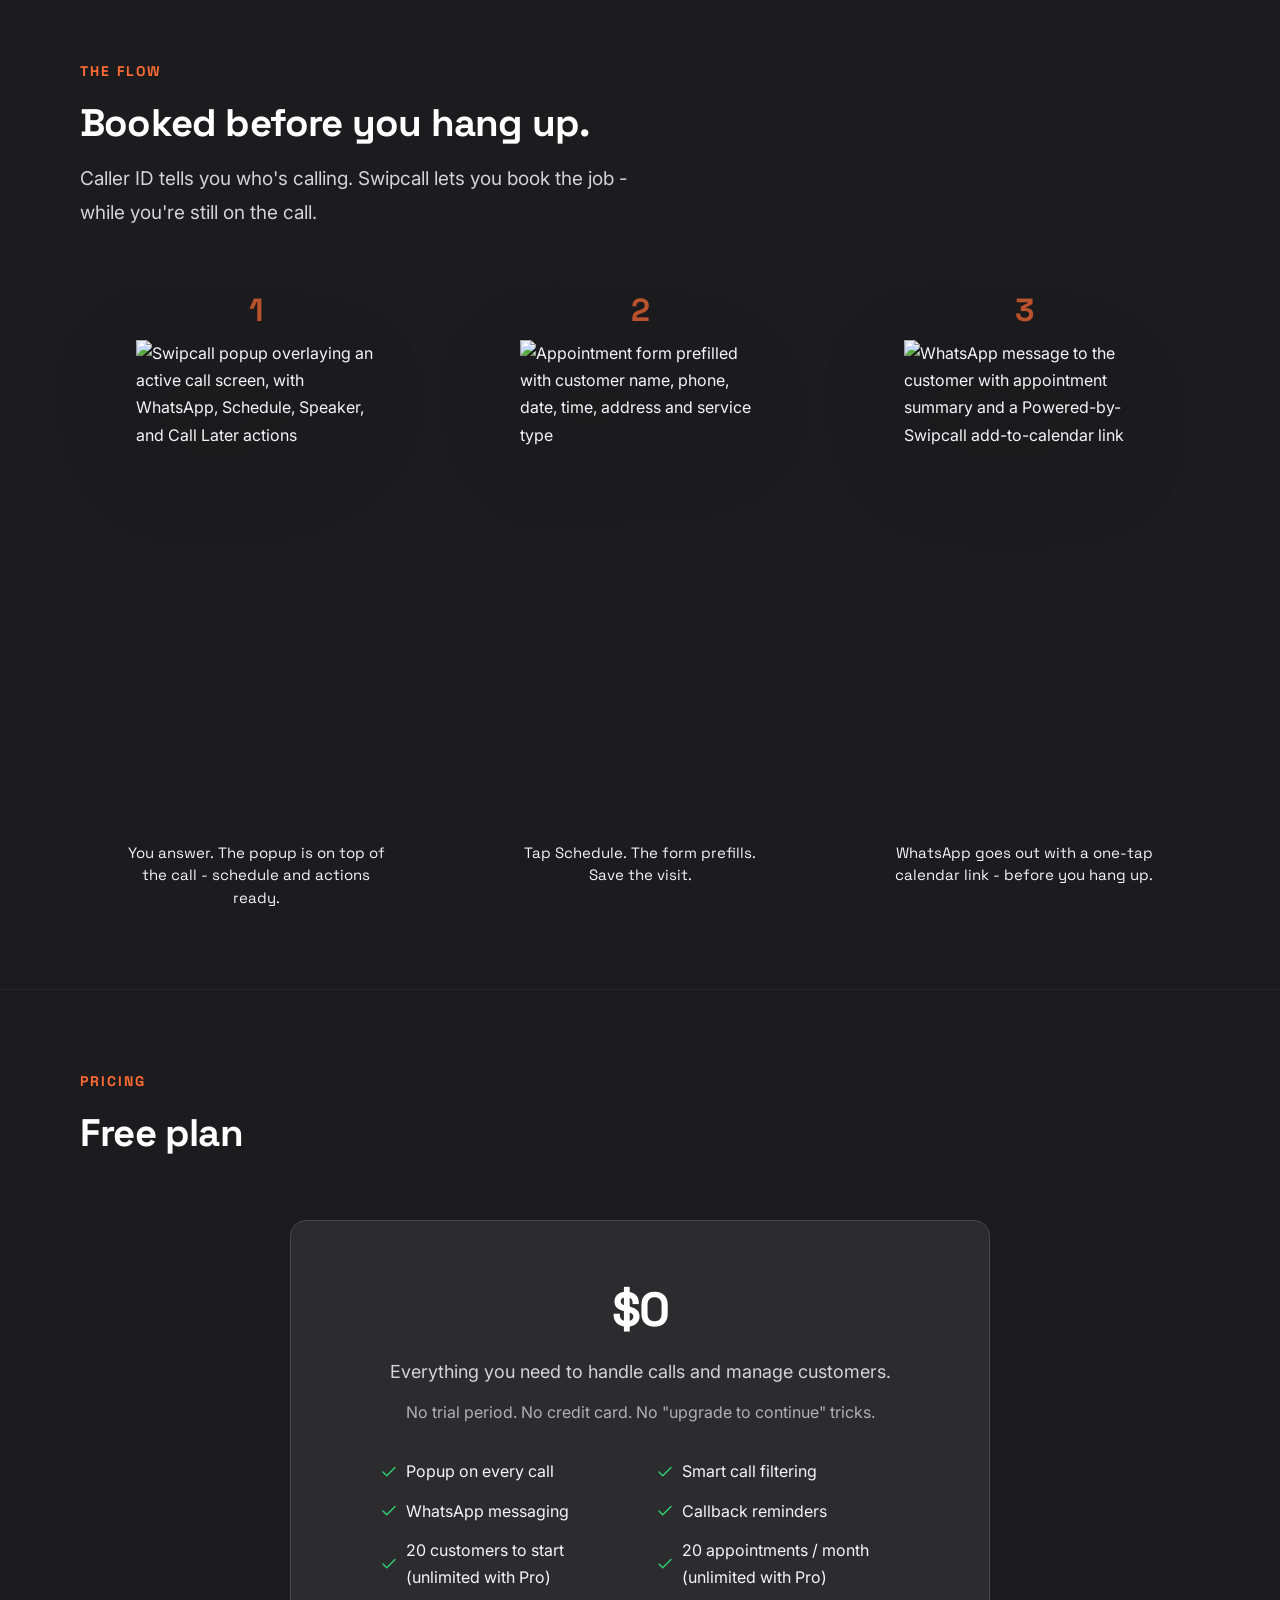
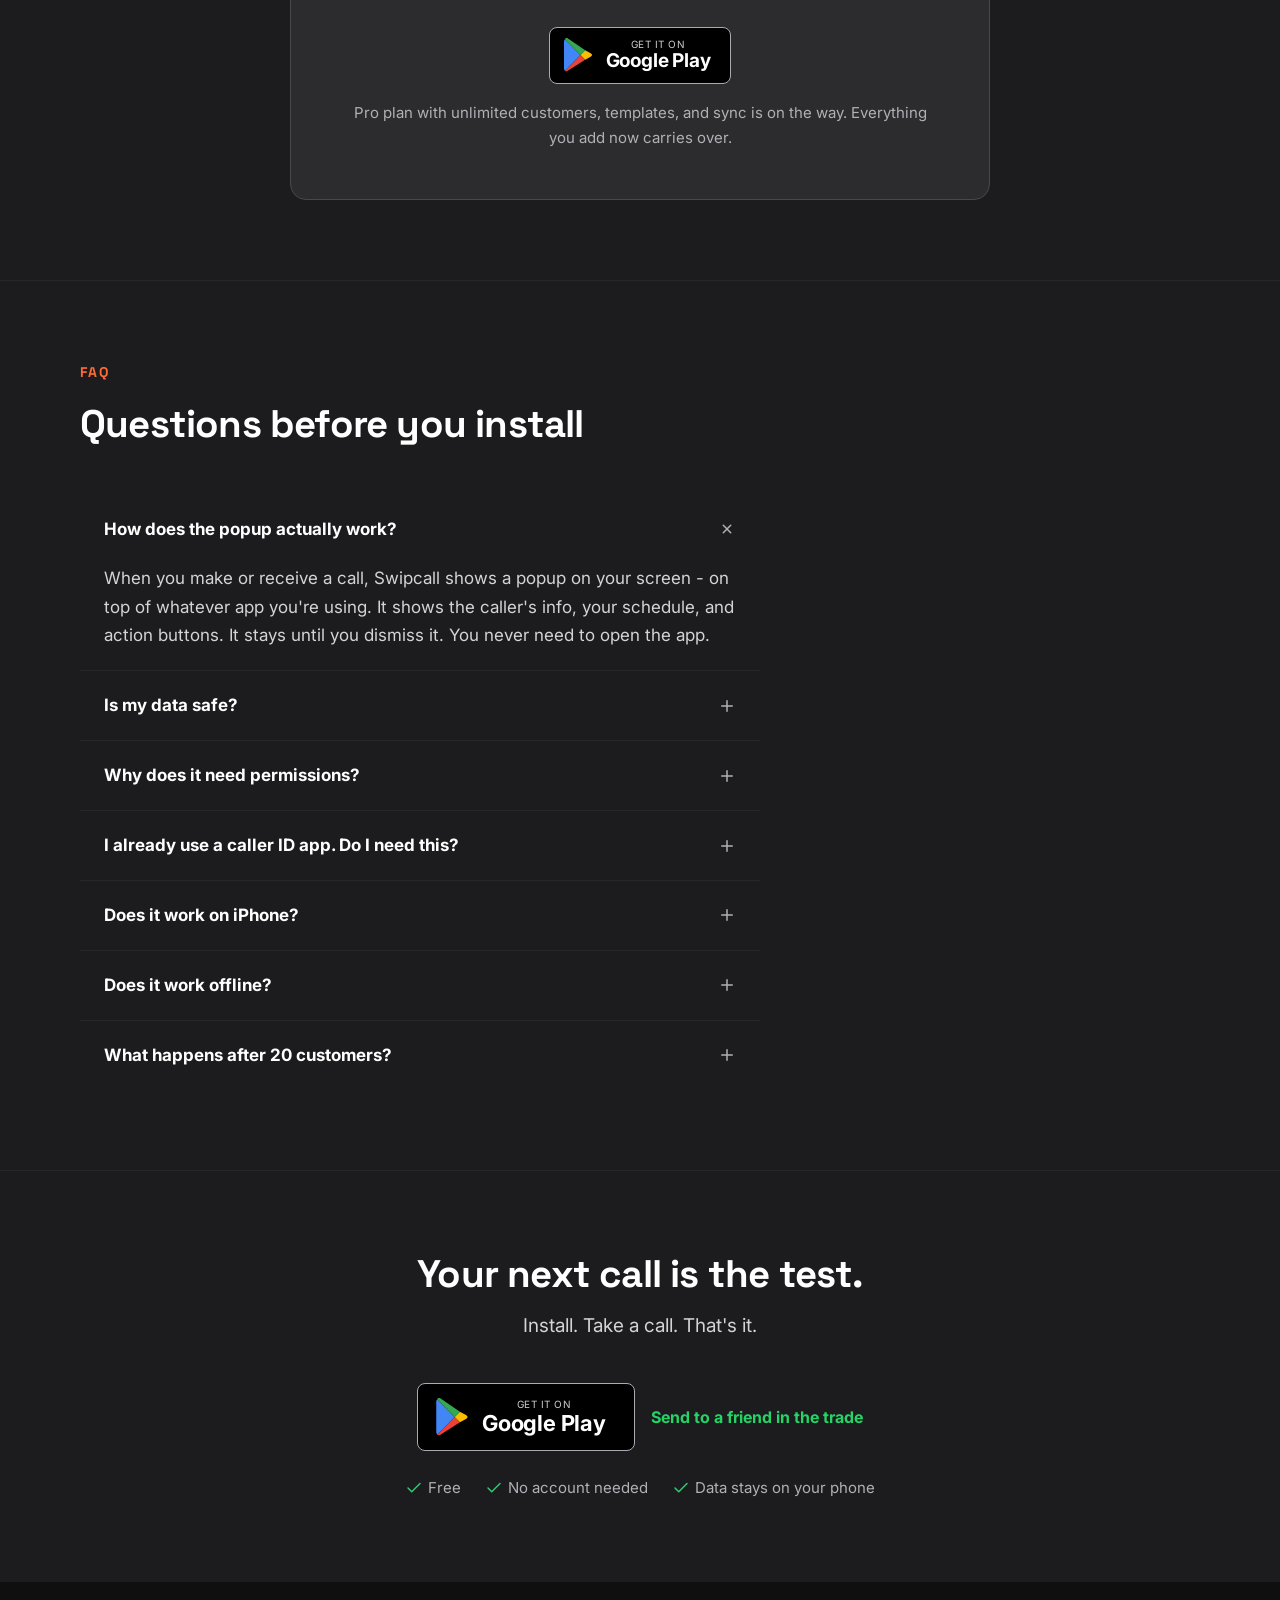
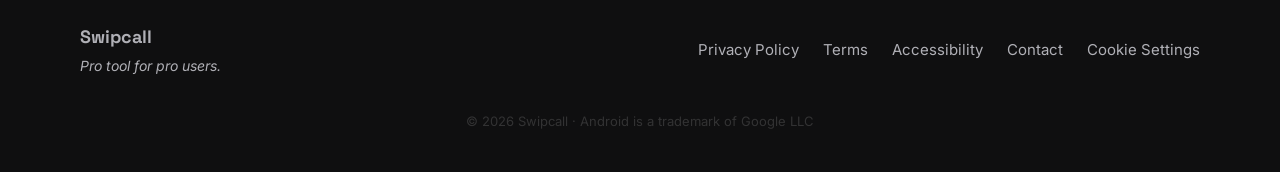
==== commit fd749274: "Fix #screens copy: popup is mid-call, not at ring; differentiate from caller ID Previous copy framed" ====
--- a/public/index.html
+++ b/public/index.html
@@ -381,23 +381,23 @@
 <section class="s" id="screens">
     <div class="s-inner">
         <div class="s-label reveal">The flow</div>
-        <h2 class="s-title reveal">From ring to booked. In three taps.</h2>
-        <p class="s-desc reveal">A call. A form that prefills itself. A WhatsApp that lands in their pocket. The whole thing happens before the call ends.</p>
+        <h2 class="s-title reveal">Booked before you hang up.</h2>
+        <p class="s-desc reveal">Caller ID tells you who's calling. Swipcall lets you book the job - while you're still on the call.</p>
         <div class="screens-grid reveal">
             <figure class="screen">
                 <div class="step-num">1</div>
-                <img src="/images/screen-popup-basic.png" alt="Call popup with WhatsApp, Schedule, Speaker and Call Later buttons over an active call" loading="lazy" width="320" height="650">
-                <figcaption>Phone rings. Popup is already there.</figcaption>
+                <img src="/images/screen-popup-basic.png" alt="Swipcall popup overlaying an active call screen, with WhatsApp, Schedule, Speaker, and Call Later actions" loading="lazy" width="320" height="650">
+                <figcaption>You answer. The popup is on top of the call - schedule and actions ready.</figcaption>
             </figure>
             <figure class="screen">
                 <div class="step-num">2</div>
                 <img src="/images/screen-appointment.png" alt="Appointment form prefilled with customer name, phone, date, time, address and service type" loading="lazy" width="320" height="650">
-                <figcaption>Tap Schedule. Details prefill. Save.</figcaption>
+                <figcaption>Tap Schedule. The form prefills. Save the visit.</figcaption>
             </figure>
             <figure class="screen">
                 <div class="step-num">3</div>
                 <img src="/images/screen-whatsapp.png" alt="WhatsApp message to the customer with appointment summary and a Powered-by-Swipcall add-to-calendar link" loading="lazy" width="320" height="650">
-                <figcaption>Customer gets a WhatsApp with a one-tap calendar link.</figcaption>
+                <figcaption>WhatsApp goes out with a one-tap calendar link - before you hang up.</figcaption>
             </figure>
         </div>
     </div>
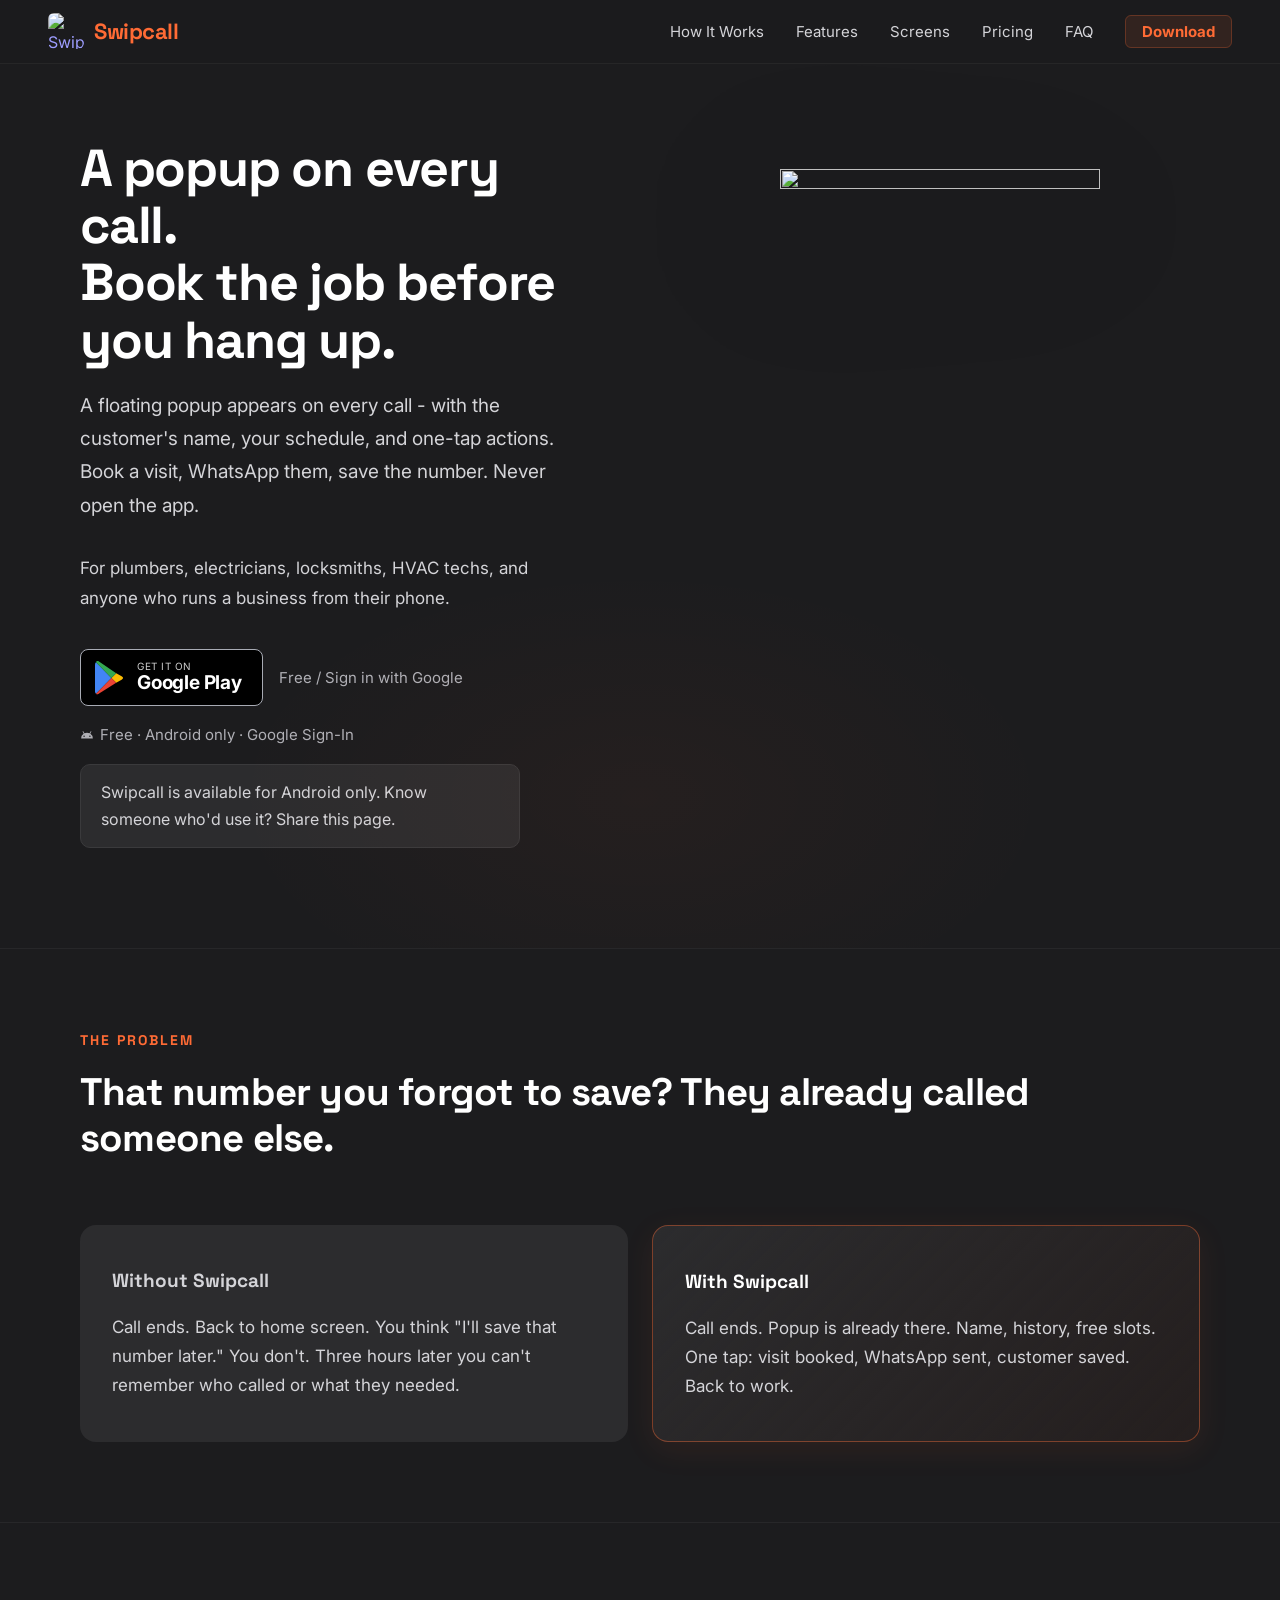
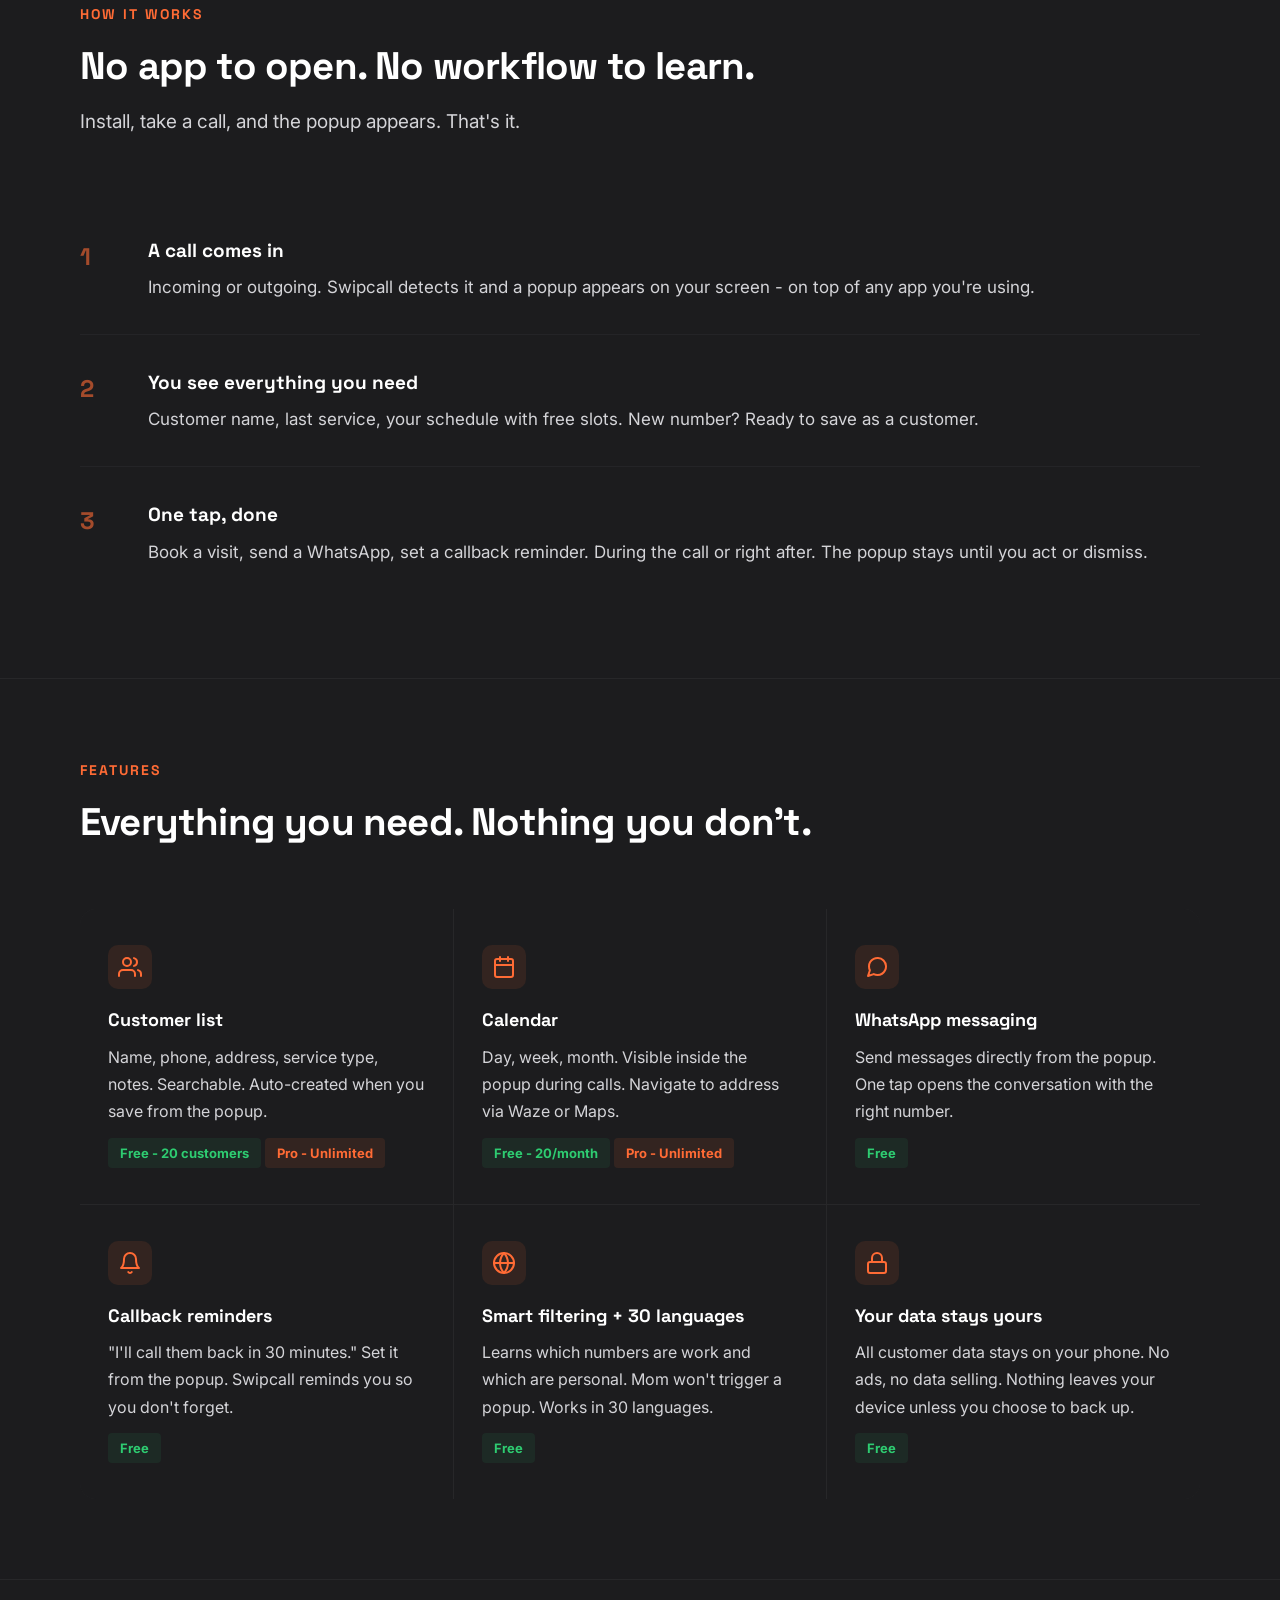
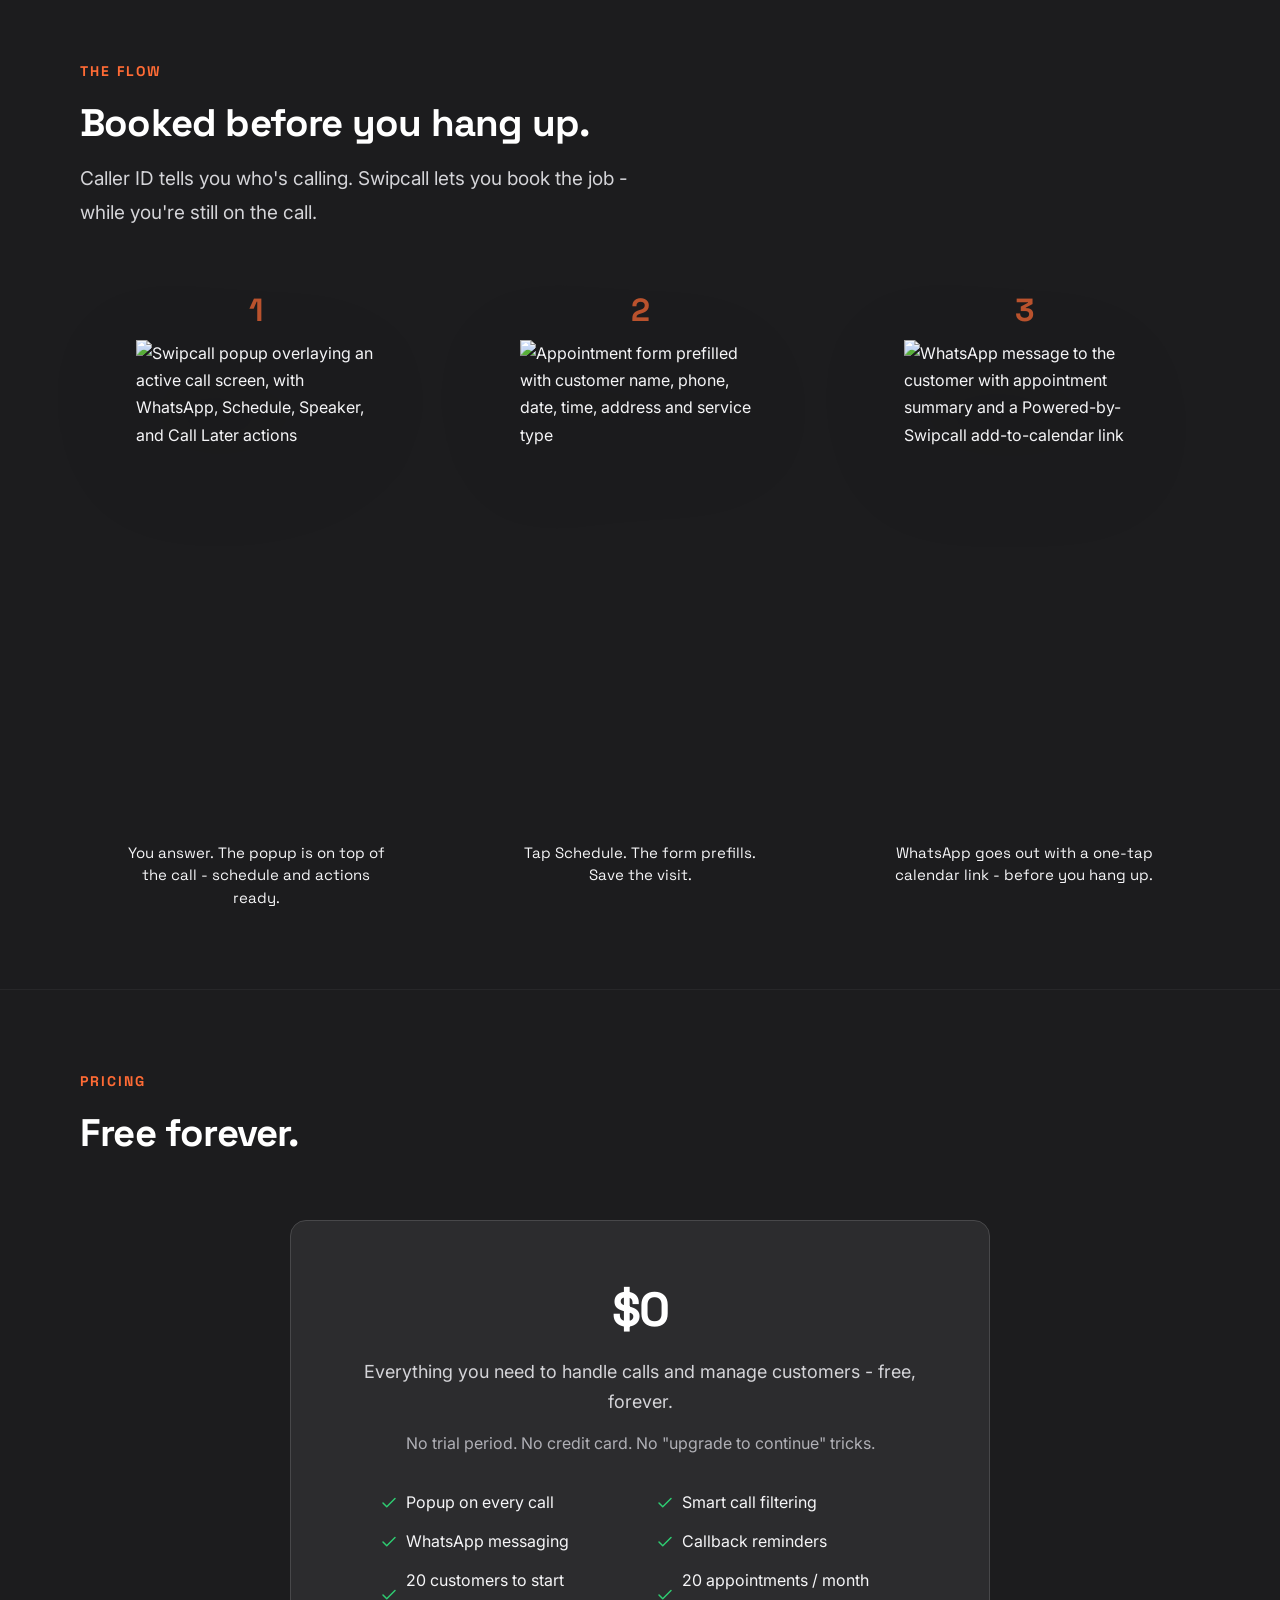
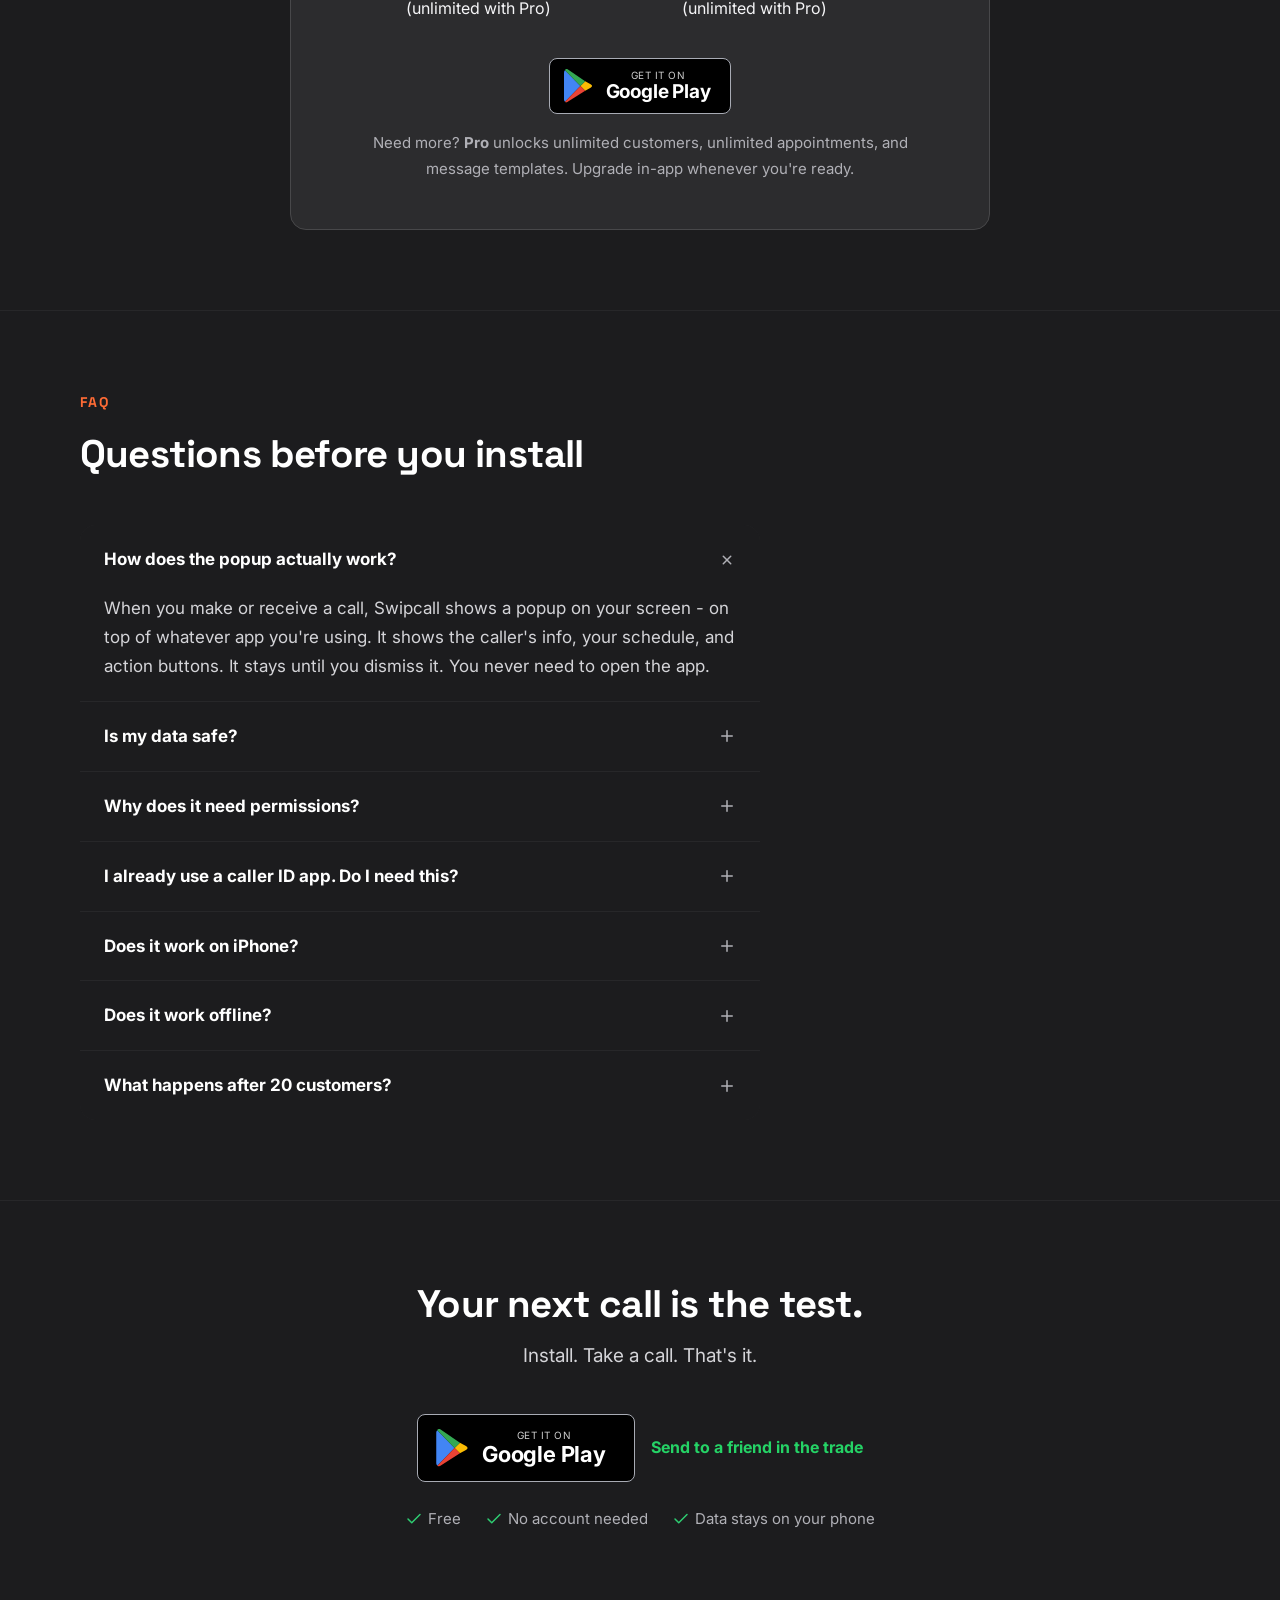
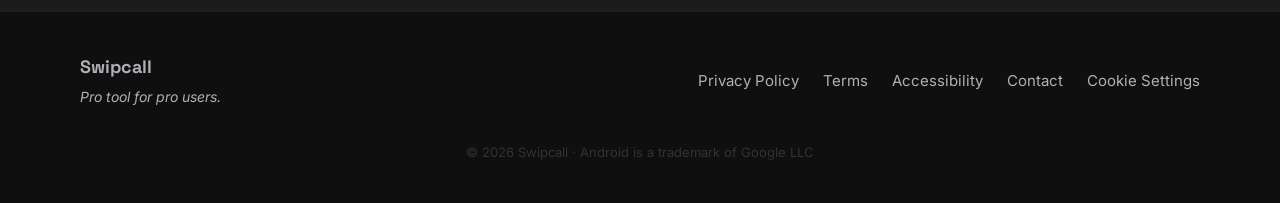
==== commit f698dbb1: "Merge fix/web-pricing-pro-exists: Pro exists today, free is forever" ====
--- a/public/index.html
+++ b/public/index.html
@@ -408,10 +408,10 @@
 <section class="s" id="pricing">
     <div class="s-inner">
         <div class="s-label reveal">Pricing</div>
-        <h2 class="s-title reveal">Free plan</h2>
+        <h2 class="s-title reveal">Free forever.</h2>
         <div class="free-card reveal">
             <h3>$0</h3>
-            <p class="sub">Everything you need to handle calls and manage customers.</p>
+            <p class="sub">Everything you need to handle calls and manage customers - free, forever.</p>
             <p class="sub2">No trial period. No credit card. No "upgrade to continue" tricks.</p>
             <ul class="free-checks">
                 <li><svg class="i sm" viewBox="0 0 24 24" aria-hidden="true"><polyline points="20 6 9 17 4 12"/></svg>Popup on every call</li>
@@ -425,7 +425,7 @@
                 <svg class="gp-icon" viewBox="0 0 30 34" aria-hidden="true"><path d="M1 1.2L16.4 17 1 32.8c-.6-.5-1-1.3-1-2.3V3.5C0 2.5.4 1.7 1 1.2z" fill="#4285F4"/><path d="M21.2 12.2L16.4 17l4.8 4.8 5.4-3.1c.9-.5 1.4-1.2 1.4-1.7s-.5-1.2-1.4-1.7l-5.4-3.1z" fill="#FBBC04"/><path d="M1 1.2L16.4 17l4.8-4.8L3.6.2C3.1 0 2.5-.1 2 .1 1.5.3 1 .7 1 1.2z" fill="#34A853"/><path d="M21.2 21.8L16.4 17 1 32.8c.5.5 1 .7 1.6.5.5-.2 1-.4 1.5-.7l17.1-10.8z" fill="#EA4335"/></svg>
                 <span class="gp-text"><span class="gp-small">GET IT ON</span><span class="gp-big">Google Play</span></span>
             </a>
-            <p class="free-note">Pro plan with unlimited customers, templates, and sync is on the way. Everything you add now carries over.</p>
+            <p class="free-note">Need more? <strong>Pro</strong> unlocks unlimited customers, unlimited appointments, and message templates. Upgrade in-app whenever you're ready.</p>
         </div>
     </div>
 </section>
@@ -463,7 +463,7 @@
             </details>
             <details class="faq-item">
                 <summary>What happens after 20 customers?<svg class="i sm fc" viewBox="0 0 24 24" aria-hidden="true"><line x1="12" y1="5" x2="12" y2="19"/><line x1="5" y1="12" x2="19" y2="12"/></svg></summary>
-                <div class="fb"><p>Your data stays. You can still view and use everything. You just can't add new customers until the Pro plan launches. Nothing is ever deleted.</p></div>
+                <div class="fb"><p>Your data stays. You can still view and use everything. To add more customers, upgrade to Pro from inside the app - unlimited customers, unlimited appointments, message templates. Nothing is ever deleted.</p></div>
             </details>
         </div>
     </div>
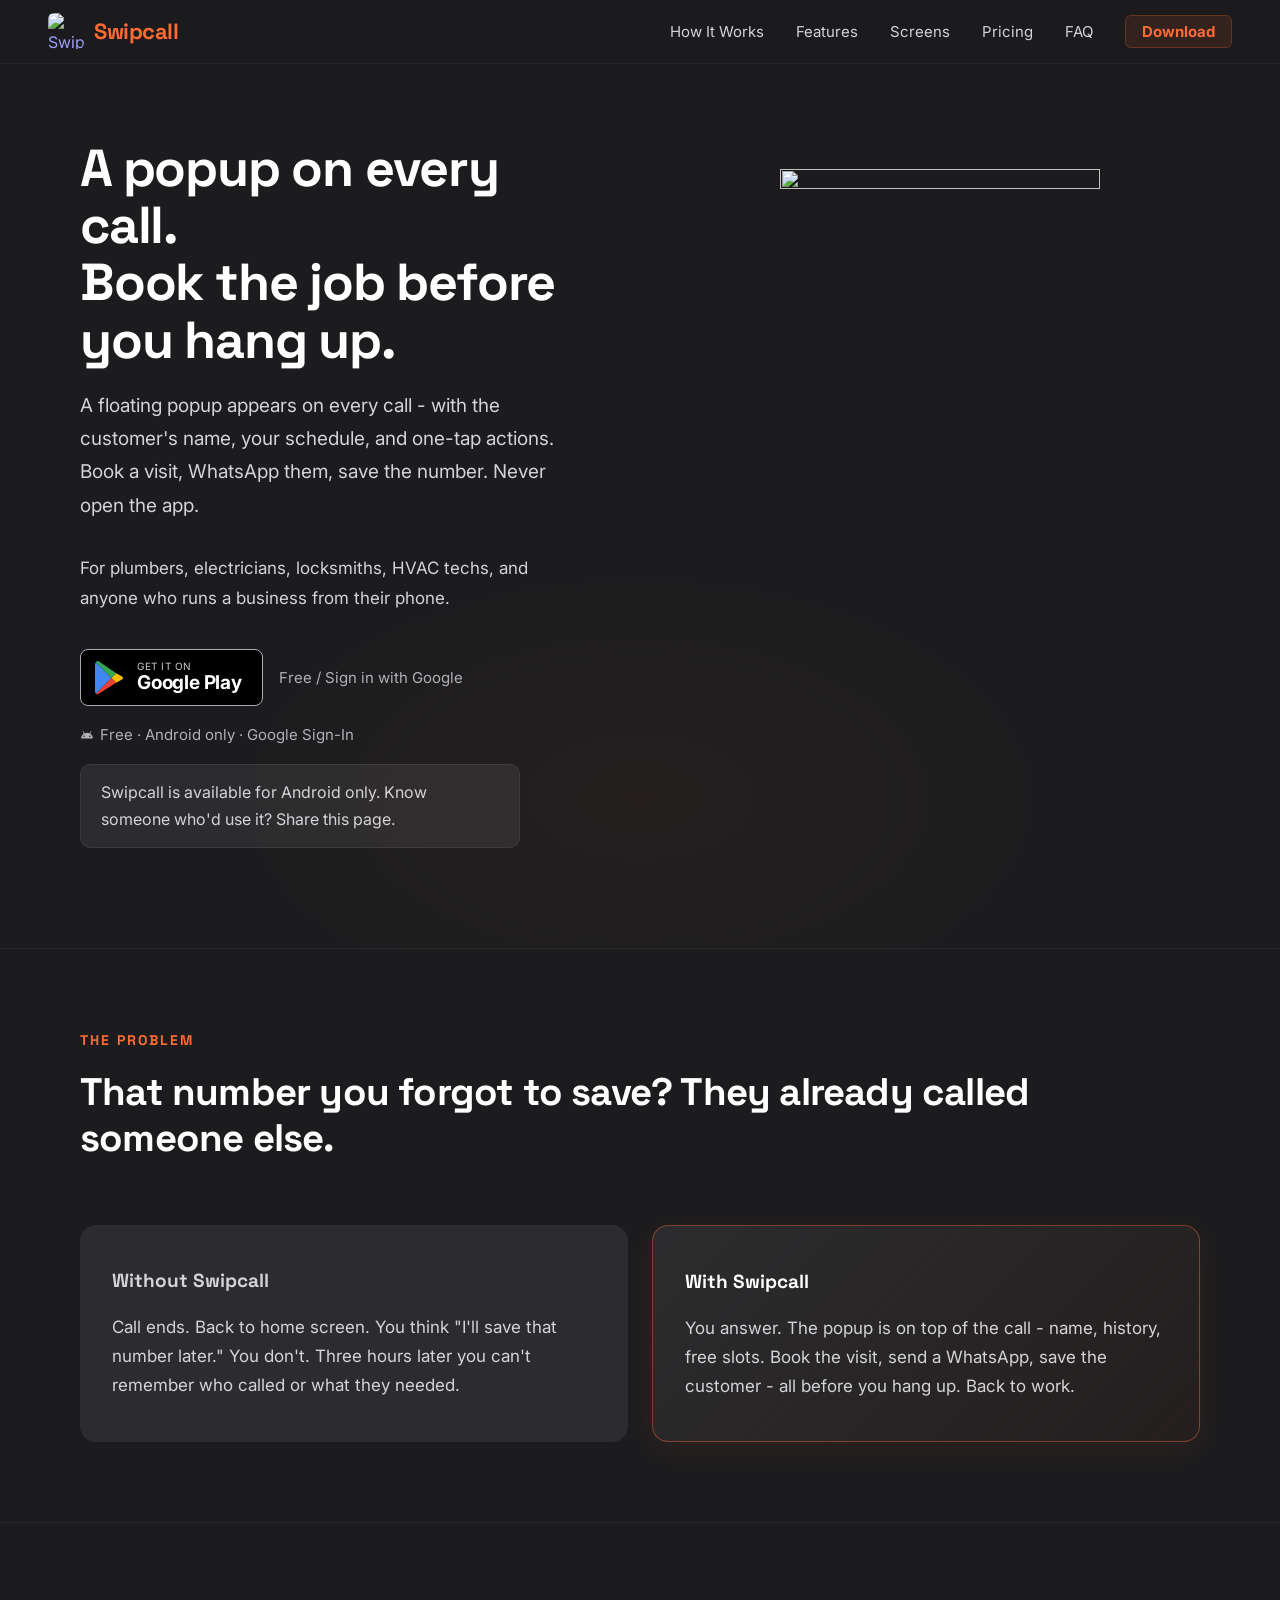
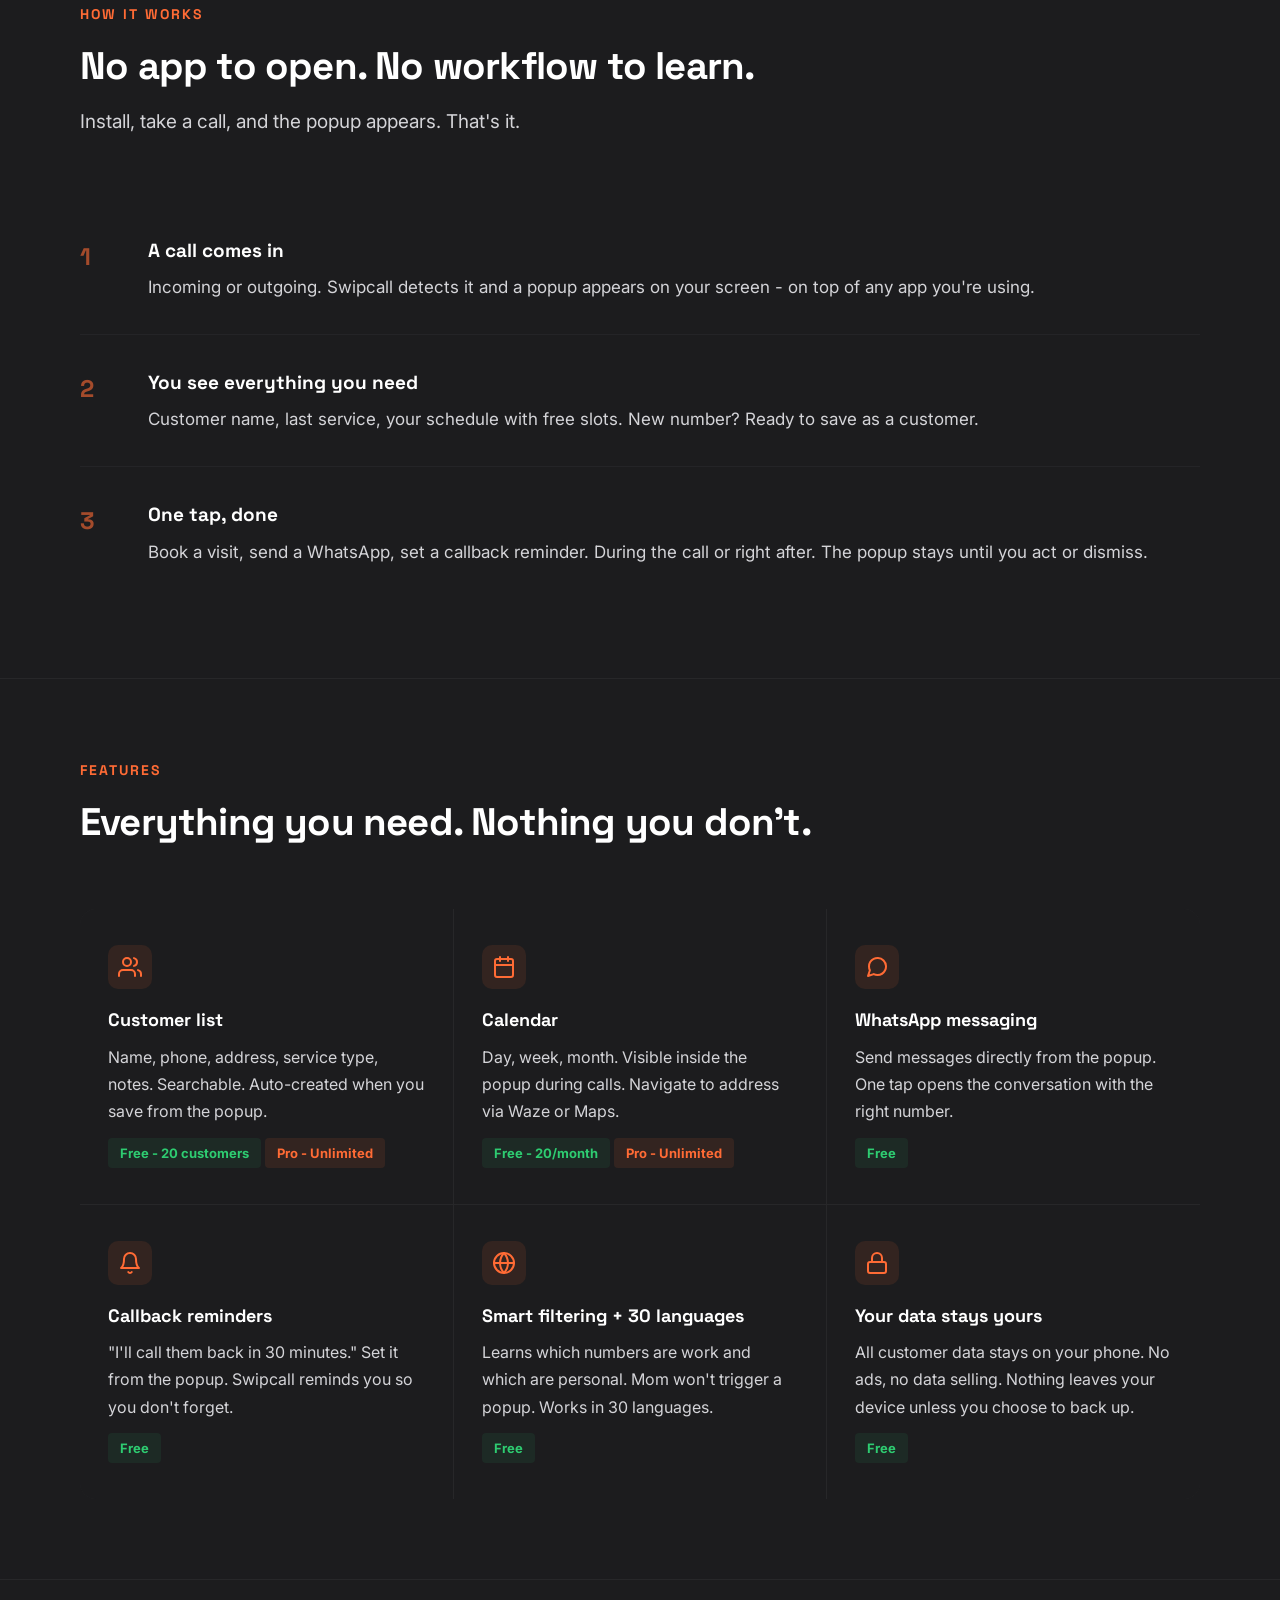
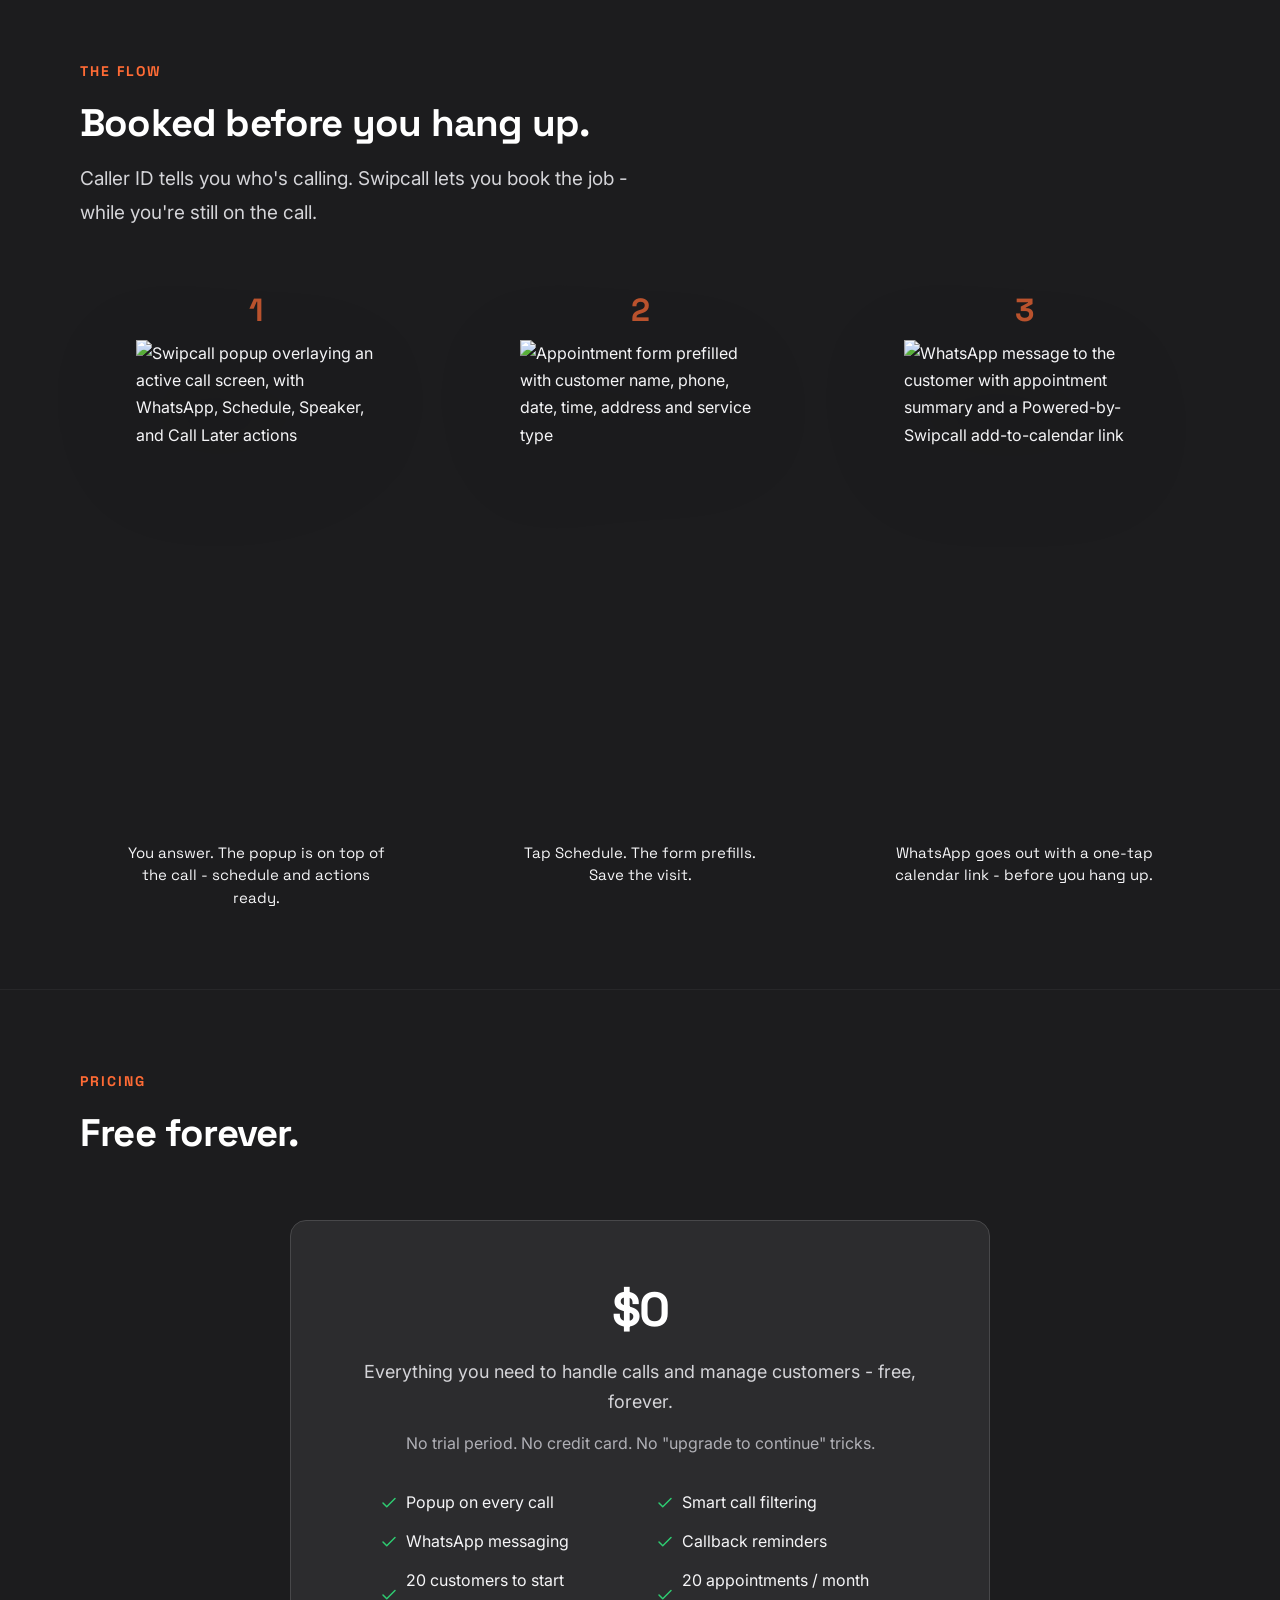
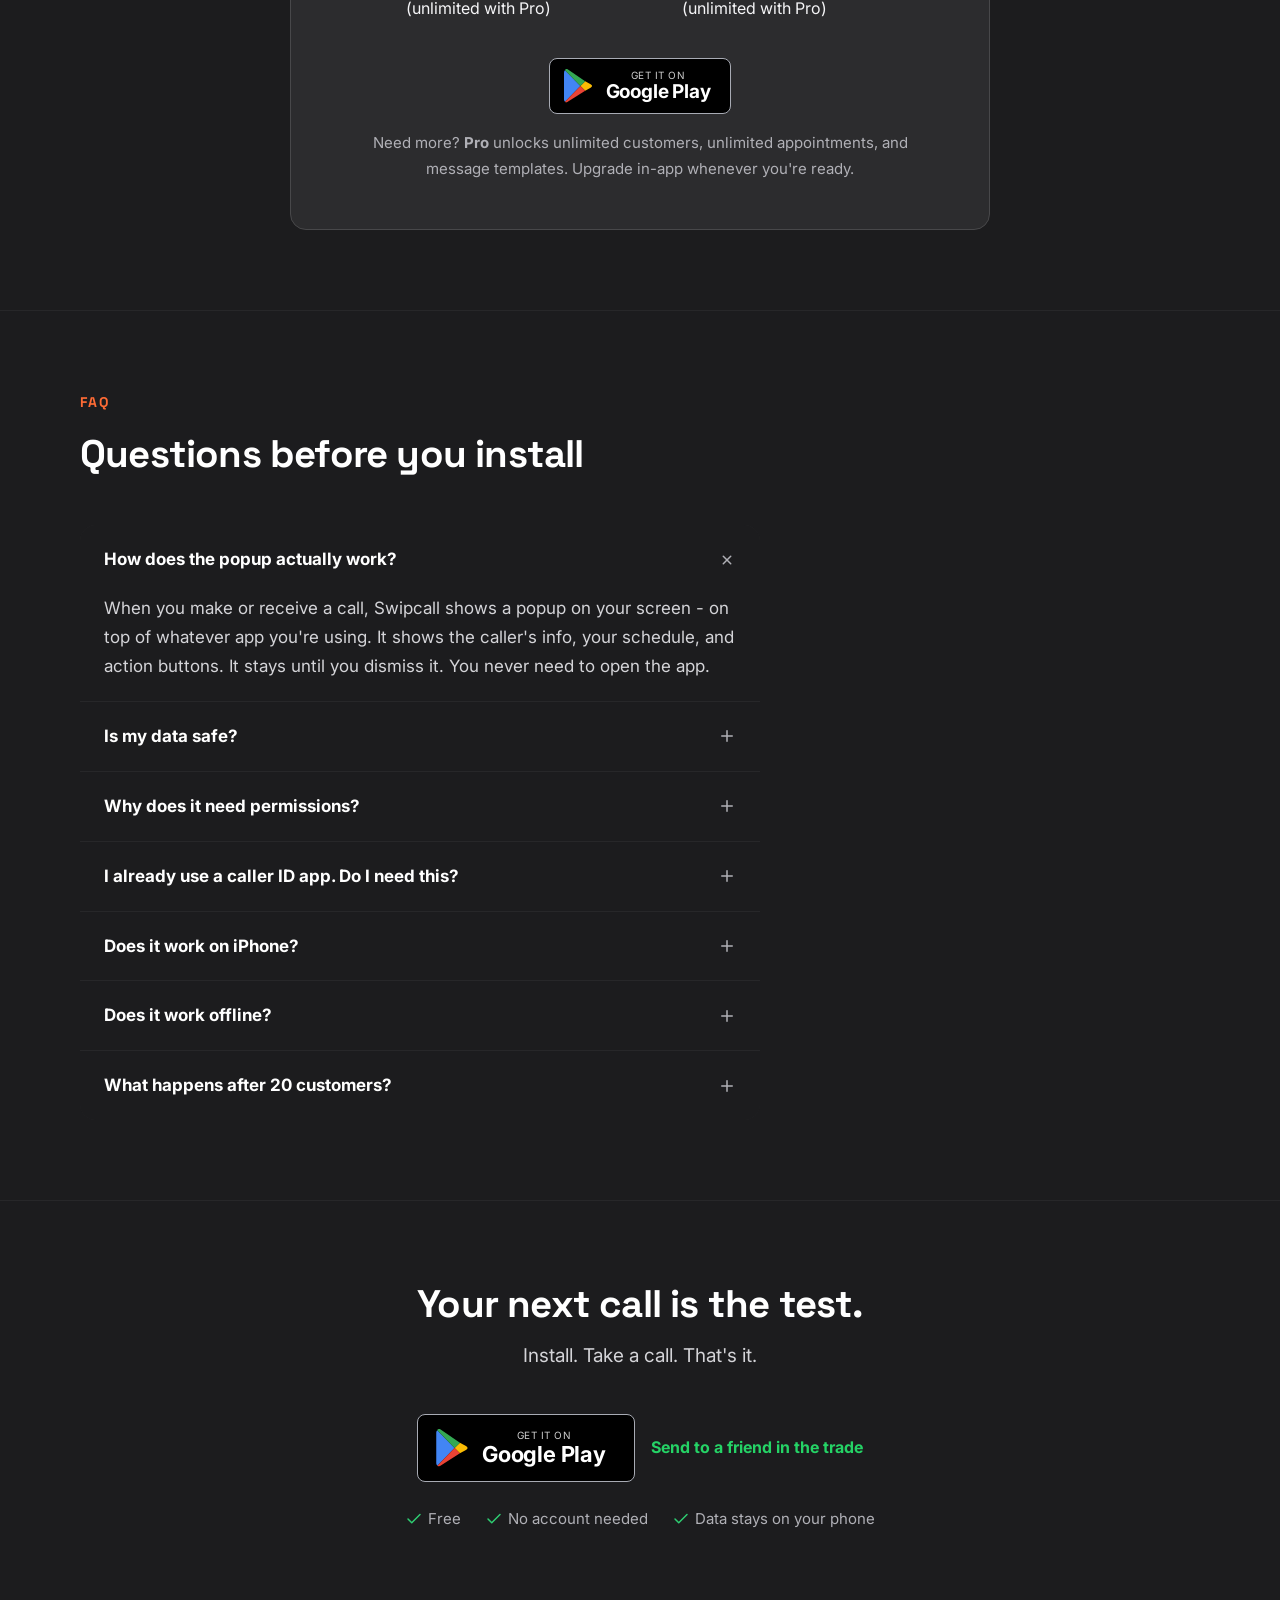
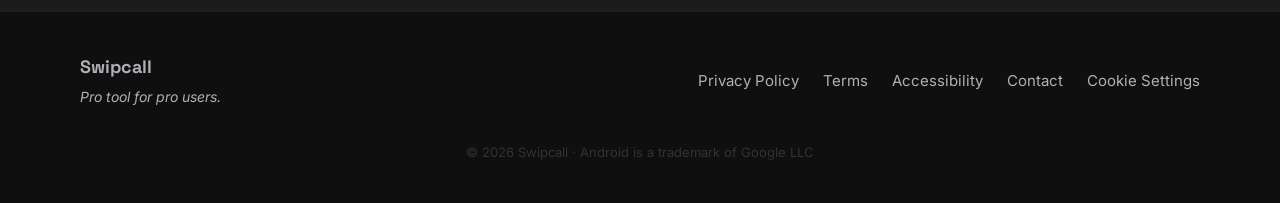
==== commit 98280b1e: "Merge fix/web-problem-timing: popup is mid-call in #problem section" ====
--- a/public/index.html
+++ b/public/index.html
@@ -297,7 +297,7 @@
             </div>
             <div class="ba-card after">
                 <h3>With Swipcall</h3>
-                <p>Call ends. Popup is already there. Name, history, free slots. One tap: visit booked, WhatsApp sent, customer saved. Back to work.</p>
+                <p>You answer. The popup is on top of the call - name, history, free slots. Book the visit, send a WhatsApp, save the customer - all before you hang up. Back to work.</p>
             </div>
         </div>
     </div>
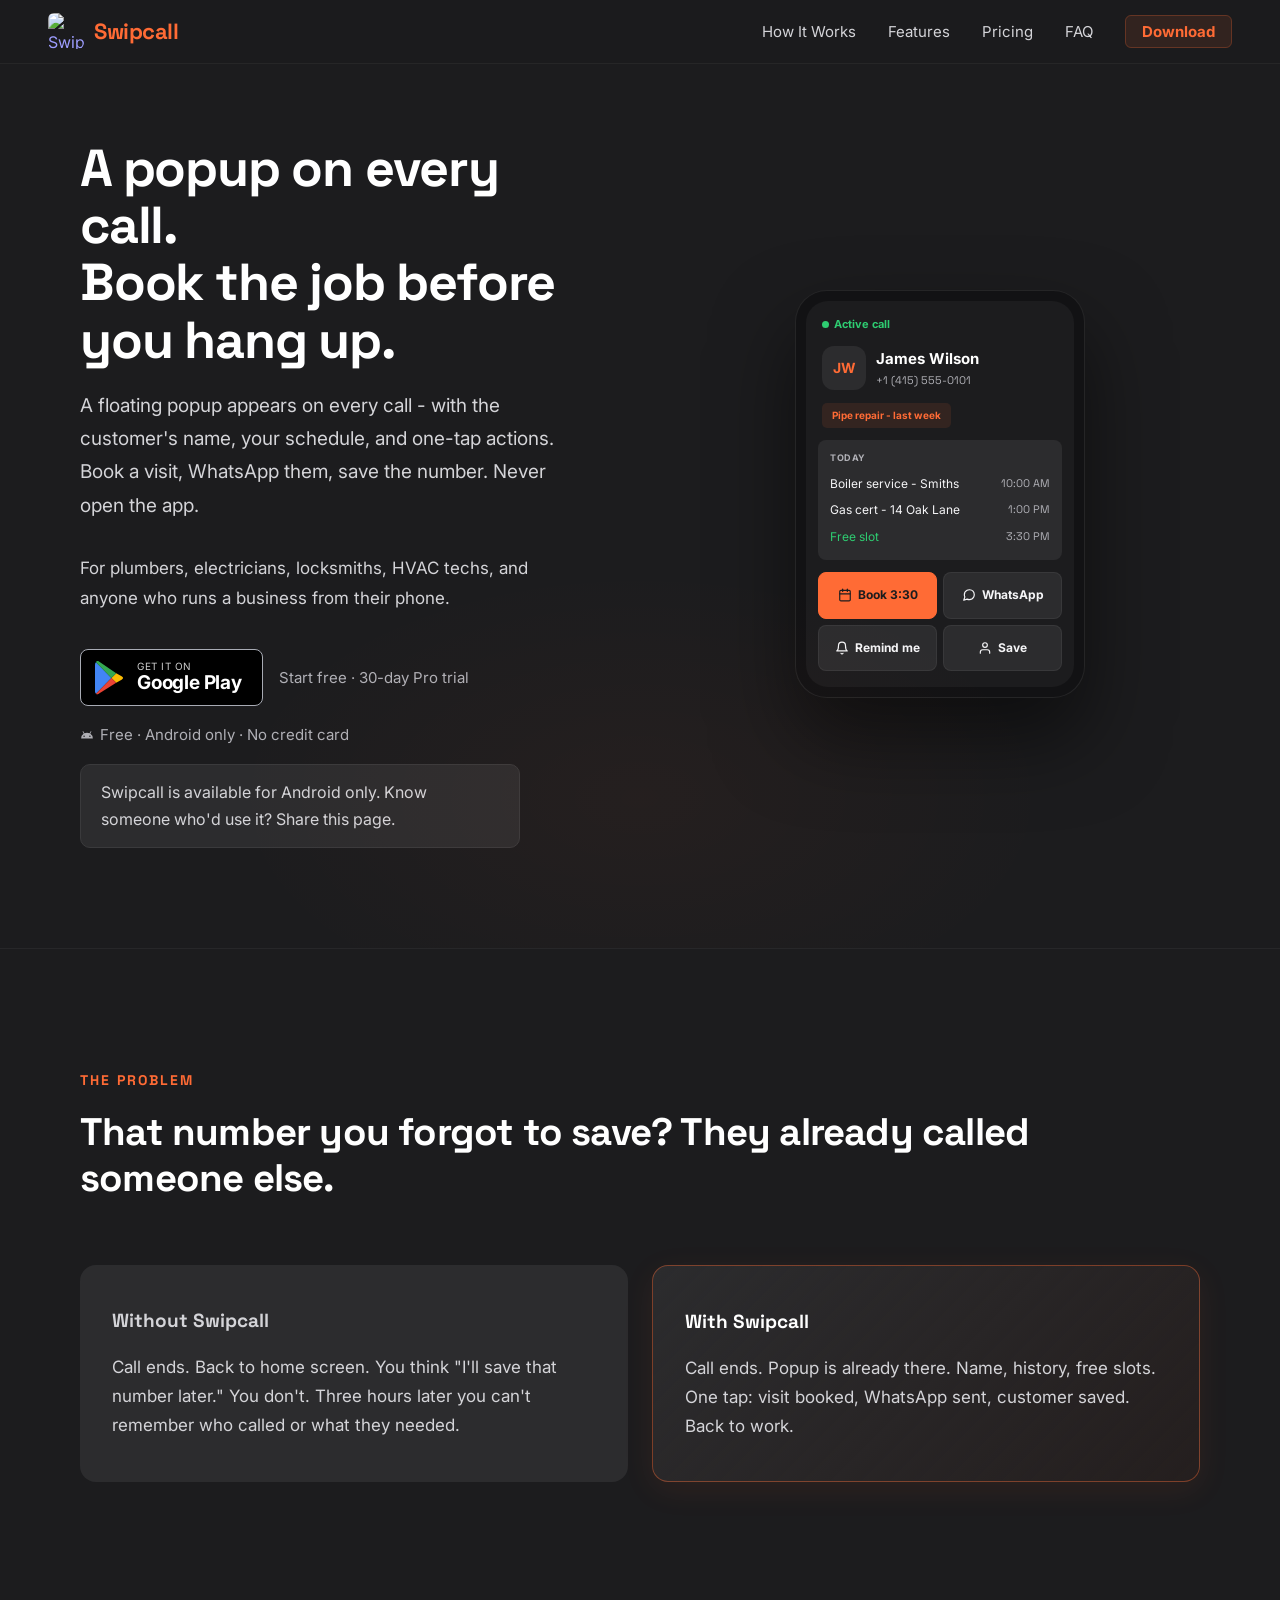
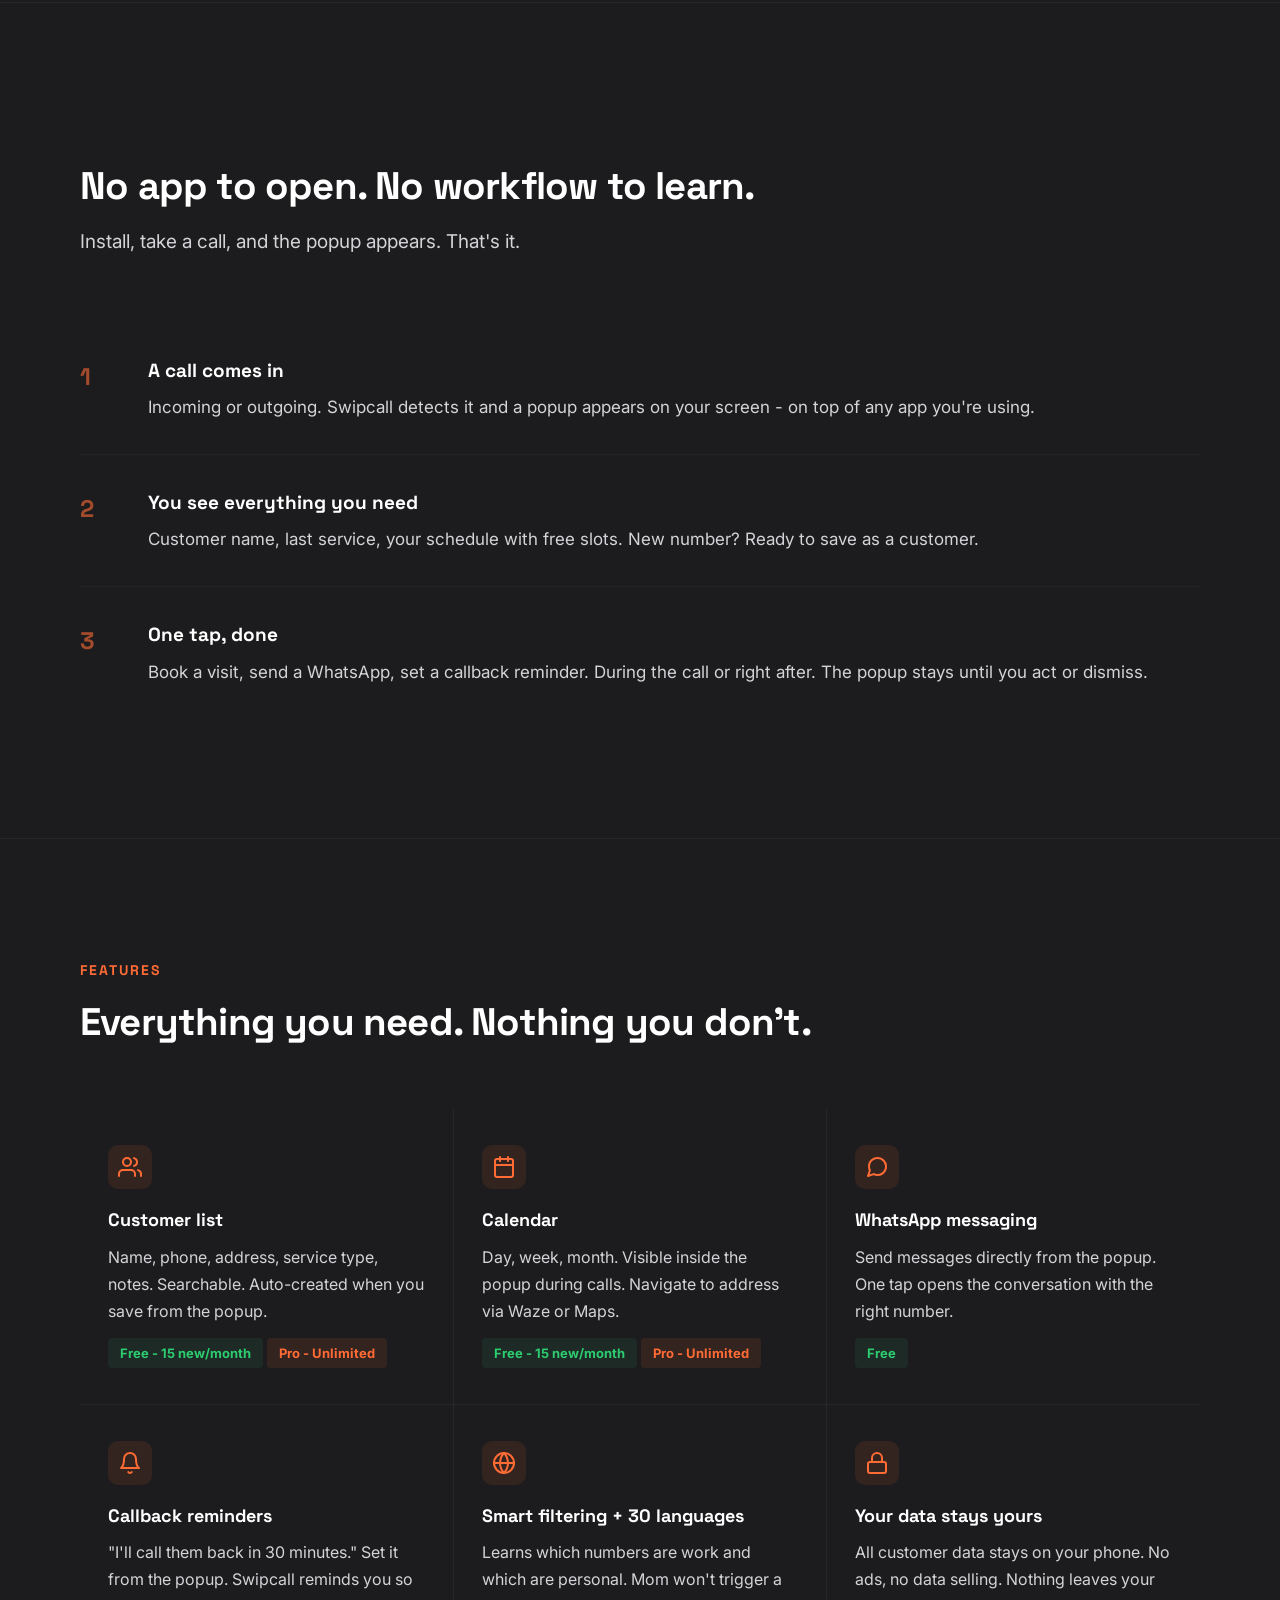
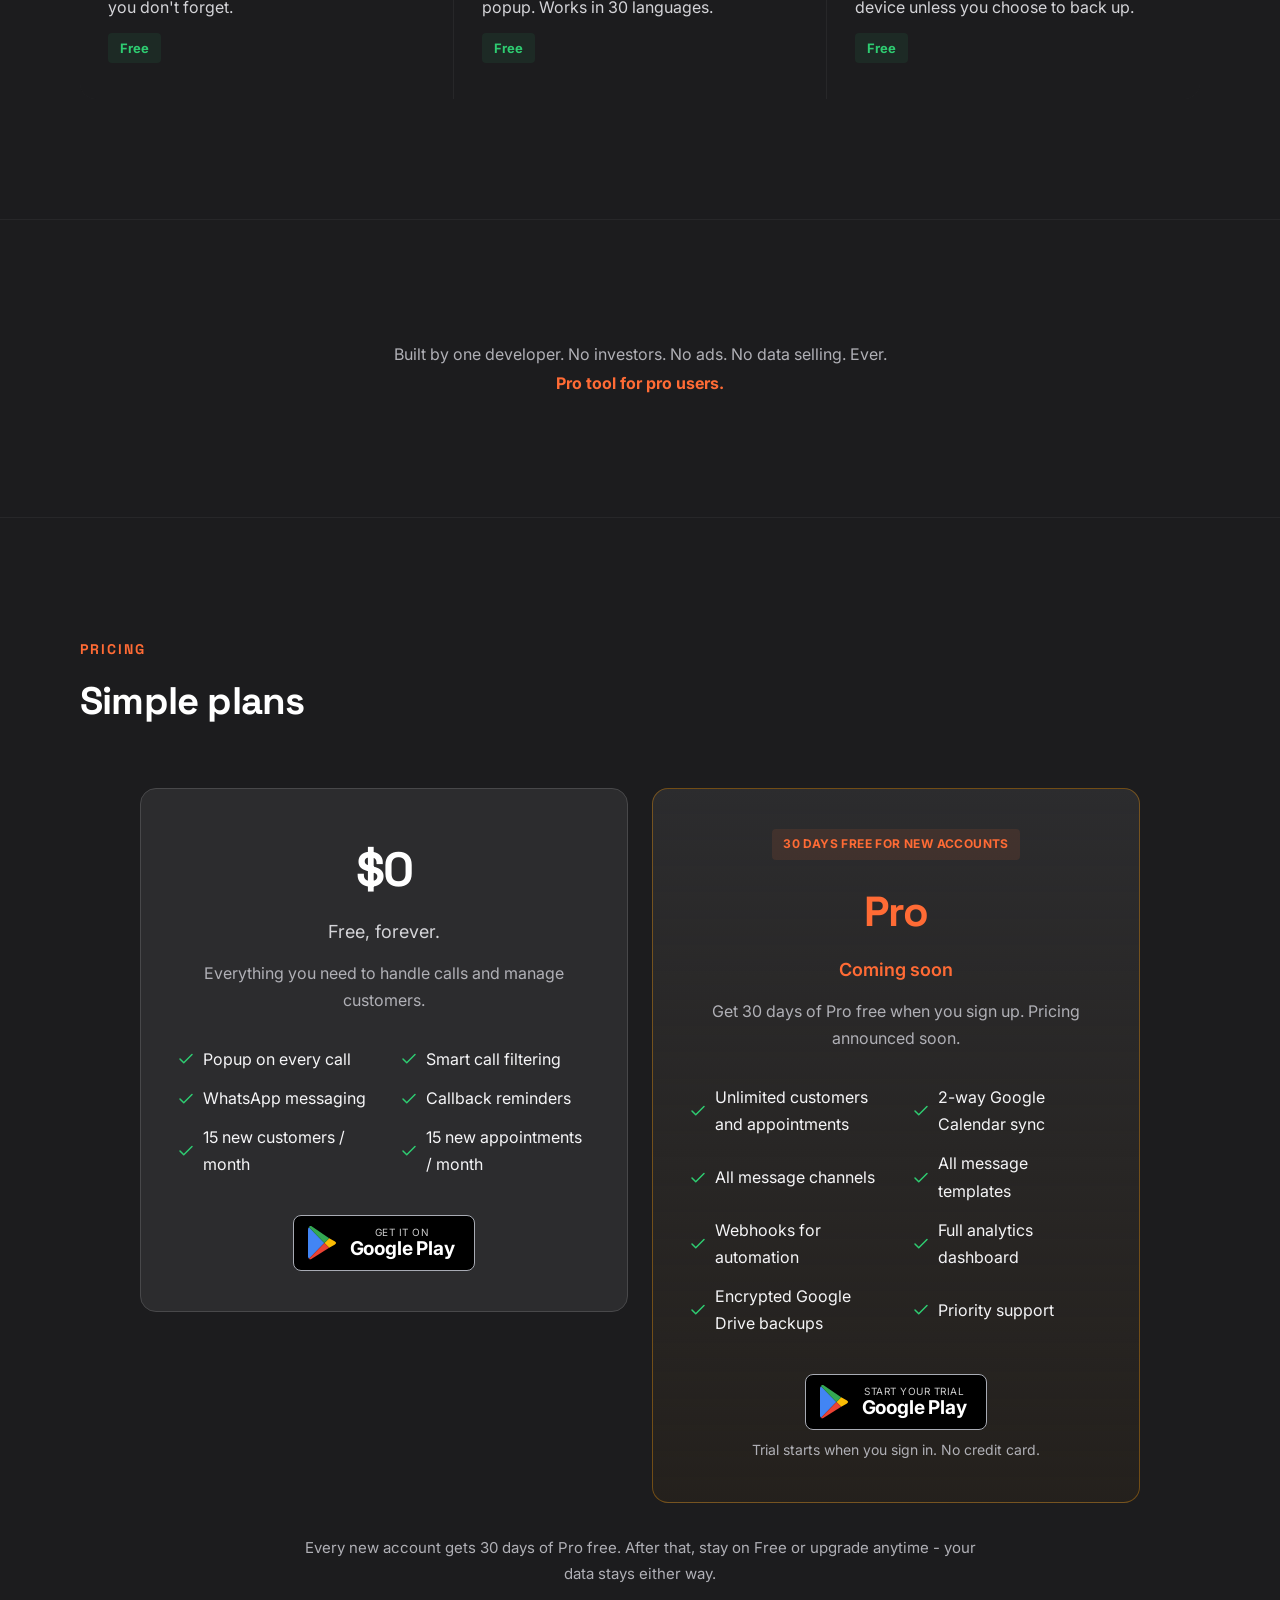
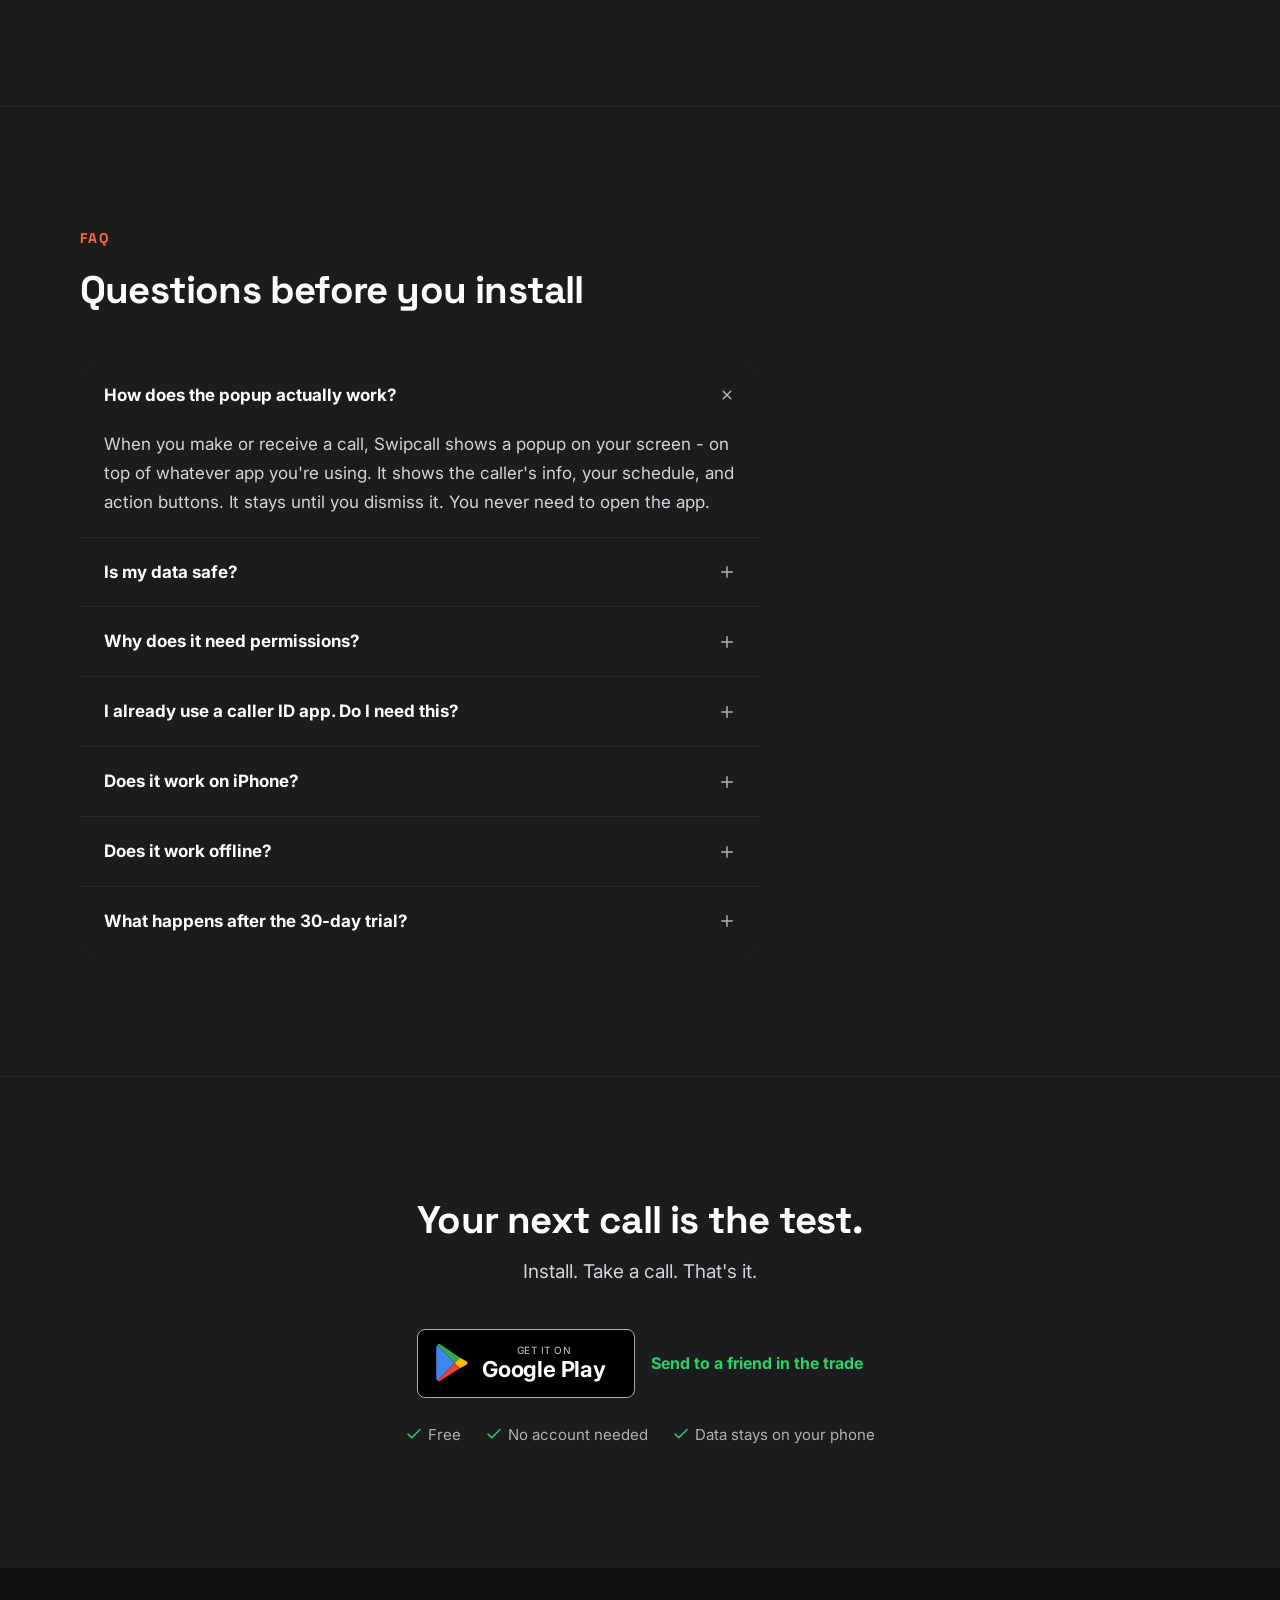
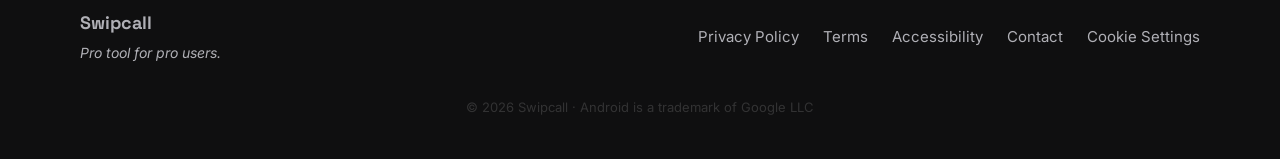
==== commit fb9de735: "wip(backup): rescue uncommitted work before 2026-07-06 full backup" ====
--- a/public/index.html
+++ b/public/index.html
@@ -4,7 +4,7 @@
     <meta charset="UTF-8">
     <meta name="viewport" content="width=device-width, initial-scale=1.0">
     <title>Swipcall - Customer Management App for Tradespeople | Free Android</title>
-    <meta name="description" content="Free Android app for tradespeople. A floating popup lets you schedule, WhatsApp, and manage customers during and after every call.">
+    <meta name="description" content="Android app for tradespeople. A floating popup lets you schedule, WhatsApp, and manage customers during and after every call. 30-day free Pro trial, no credit card.">
     <meta name="color-scheme" content="dark">
     <meta name="theme-color" content="#1C1C1E">
     <link rel="canonical" href="https://www.swipcall.com">
@@ -99,12 +99,30 @@
         .hero-note{font-size:15px;color:var(--dim);margin-top:16px;display:flex;align-items:center;gap:6px}
         .not-android-msg{display:none;font-size:16px;color:var(--muted);background:var(--bg-2);padding:14px 20px;border-radius:10px;border:1px solid var(--bg-3);margin-top:16px;max-width:440px}
 
-        /* HERO SHOT */
+        /* MOCKUP */
         .hero-visual{display:flex;justify-content:center}
-        .hero-shot{width:100%;max-width:320px;height:auto;display:block;filter:drop-shadow(0 40px 80px rgba(0,0,0,.5))}
+        .phone{width:290px;background:#121214;border-radius:32px;border:1.5px solid rgba(255,255,255,0.08);padding:10px;box-shadow:0 40px 80px rgba(0,0,0,.5)}
+        .phone-screen{background:var(--bg);border-radius:22px;overflow:hidden}
+        .m-status{display:flex;align-items:center;gap:5px;padding:14px 16px 8px;font-size:11px;font-weight:700}
+        .m-dot{width:7px;height:7px;border-radius:50%;flex-shrink:0}
+        .m-caller{display:flex;align-items:center;gap:10px;padding:4px 16px 10px}
+        .m-avatar{width:44px;height:44px;background:var(--bg-2);border-radius:12px;display:flex;align-items:center;justify-content:center;font-weight:700;color:var(--orange);font-size:14px}
+        .m-name{font-size:15px;font-weight:700;color:var(--white)}
+        .m-phone{font-size:11px;color:var(--dim);font-family:var(--display)}
+        .m-tag{font-size:10px;font-weight:700;padding:4px 10px;border-radius:5px;display:inline-block;margin:0 16px 12px;background:var(--orange-glow);color:var(--orange)}
+        .m-sched{background:var(--bg-2);border-radius:8px;padding:10px 12px;margin:0 12px 12px}
+        .m-sched-title{font-weight:700;color:var(--dim);font-size:9px;text-transform:uppercase;letter-spacing:.5px;margin-bottom:6px}
+        .m-sched-row{display:flex;justify-content:space-between;padding:3px 0;font-size:12px;color:var(--silver)}
+        .m-sched-row .t{font-family:var(--display);color:var(--dim);font-size:11px}
+        .m-sched-row.free{color:var(--green)}
+        .m-actions{display:grid;grid-template-columns:1fr 1fr;gap:6px;padding:0 12px 16px}
+        .m-btn{display:flex;align-items:center;justify-content:center;gap:6px;padding:12px 8px;border-radius:8px;font-size:12px;font-weight:700;border:1px solid rgba(255,255,255,0.06)}
+        .m-btn.orange{background:var(--orange);color:var(--bg);border-color:var(--orange)}
+        .m-btn.ghost{background:var(--bg-2);color:var(--silver)}
+        .m-btn svg{width:14px;height:14px}
 
         /* SECTIONS */
-        .s{padding:80px 48px}
+        .s{padding:120px 48px}
         .s-inner{max-width:1120px;margin:0 auto}
         .divider{border:none;border-top:1px solid rgba(72,72,74,0.25);margin:0}
         .s-label{font-size:14px;font-weight:700;color:var(--orange);opacity:0.7;text-transform:uppercase;letter-spacing:2px;margin-bottom:16px;font-family:var(--display)}
@@ -141,13 +159,6 @@
         .tag-free{background:rgba(46,204,113,.08);color:var(--green)}
         .tag-pro{background:var(--orange-glow);color:var(--orange)}
 
-        /* SCREENS WORKFLOW */
-        .screens-grid{display:grid;grid-template-columns:repeat(3,1fr);gap:32px;margin-top:64px}
-        .screen{display:flex;flex-direction:column;align-items:center;gap:14px;margin:0}
-        .screen .step-num{font-family:var(--display);font-size:32px;font-weight:700;color:var(--orange);opacity:.7;line-height:1}
-        .screen img{width:100%;max-width:240px;height:auto;display:block;filter:drop-shadow(0 24px 48px rgba(0,0,0,.45))}
-        .screen figcaption{font-size:15px;color:var(--silver);text-align:center;font-family:var(--display);max-width:260px;line-height:1.5}
-
         /* FREE BLOCK */
         .free-card{background:var(--bg-2);border:1px solid var(--bg-4);border-radius:16px;padding:48px;max-width:700px;margin:64px auto 0;text-align:center}
         .free-card h3{font-family:var(--display);font-size:48px;font-weight:700;color:var(--white);margin-bottom:6px;letter-spacing:-2px}
@@ -158,7 +169,15 @@
         .free-checks li svg{flex-shrink:0;color:var(--green)}
         .free-checks li.cap{color:var(--dim)}
         .free-checks li.cap svg{color:var(--dim)}
-        .free-note{font-size:15px;color:var(--dim);margin-top:16px}
+        .free-note{font-size:15px;color:var(--dim);margin-top:32px;text-align:center;max-width:680px;margin-left:auto;margin-right:auto}
+        .pricing-grid{display:grid;grid-template-columns:repeat(2,1fr);gap:24px;max-width:1000px;margin:64px auto 0;align-items:start}
+        .pricing-grid .free-card{margin:0;max-width:none;padding:40px 36px;position:relative}
+        .free-card.pro{border-color:rgba(255,159,10,0.35);background:linear-gradient(180deg,var(--bg-2),rgba(255,159,10,0.04))}
+        .free-card.pro h3{font-size:42px;color:var(--orange);margin-bottom:8px;letter-spacing:-1px}
+        .free-card.pro .sub{color:var(--orange);font-weight:600}
+        .pro-badge{display:inline-block;background:var(--orange-glow);color:var(--orange);font-size:12px;font-weight:700;padding:5px 11px;border-radius:4px;margin-bottom:16px;letter-spacing:0.4px;text-transform:uppercase}
+        .pro-card-cta{font-size:14px;color:var(--dim);margin-top:8px}
+        @media(max-width:900px){.pricing-grid{grid-template-columns:1fr;gap:20px;max-width:560px}}
 
         /* FAQ */
         .faq-list{max-width:680px;display:flex;flex-direction:column;gap:1px;background:rgba(72,72,74,0.25);border-radius:16px;overflow:hidden;margin-top:48px}
@@ -171,7 +190,7 @@
         .faq-item .fb p{font-size:17px;color:var(--muted);line-height:1.7}
 
         /* FINAL CTA */
-        .final{padding:80px 48px;text-align:center}
+        .final{padding:120px 48px;text-align:center}
         .final .s-title{max-width:460px;margin:0 auto 12px}
         .final .s-desc{max-width:400px;margin:0 auto 40px}
         .final-row{display:flex;justify-content:center;gap:16px;flex-wrap:wrap;align-items:center}
@@ -216,7 +235,7 @@
             .nav{padding:0 24px;height:56px}
             .nav-links:not(.open){display:none}
             .mob-btn{display:block}
-            .s{padding:56px 24px}
+            .s{padding:80px 24px}
             .hero{padding:100px 24px 80px;min-height:auto}
             .footer{padding:40px 24px 80px}
             .footer-inner{flex-direction:column;text-align:center}
@@ -225,13 +244,12 @@
             .feat-card{padding:32px 24px}
             .free-card{padding:32px 24px}
             .free-checks{grid-template-columns:1fr}
-            .final{padding:56px 24px}
+            .final{padding:80px 24px}
             .final-row{flex-direction:column;align-items:center}
-            .hero-shot{max-width:280px}
+            .phone{width:280px}
             .ba-card{padding:32px 24px}
             .faq-item summary{padding:24px 28px;min-height:64px}
             .faq-item .fb{padding:0 28px 24px}
-            .screens-grid{grid-template-columns:1fr;gap:40px}
         }
     </style>
     <noscript><style>.will-animate{opacity:1!important;transform:none!important}</style></noscript>
@@ -249,7 +267,6 @@
     <ul class="nav-links" id="nav-links">
         <li><a href="#how">How It Works</a></li>
         <li><a href="#features">Features</a></li>
-        <li><a href="#screens">Screens</a></li>
         <li><a href="#pricing">Pricing</a></li>
         <li><a href="#faq">FAQ</a></li>
         <li><a href="#download" class="nav-cta-link">Download</a></li>
@@ -269,17 +286,38 @@
                     <svg class="gp-icon" viewBox="0 0 30 34" aria-hidden="true"><path d="M1 1.2L16.4 17 1 32.8c-.6-.5-1-1.3-1-2.3V3.5C0 2.5.4 1.7 1 1.2z" fill="#4285F4"/><path d="M21.2 12.2L16.4 17l4.8 4.8 5.4-3.1c.9-.5 1.4-1.2 1.4-1.7s-.5-1.2-1.4-1.7l-5.4-3.1z" fill="#FBBC04"/><path d="M1 1.2L16.4 17l4.8-4.8L3.6.2C3.1 0 2.5-.1 2 .1 1.5.3 1 .7 1 1.2z" fill="#34A853"/><path d="M21.2 21.8L16.4 17 1 32.8c.5.5 1 .7 1.6.5.5-.2 1-.4 1.5-.7l17.1-10.8z" fill="#EA4335"/></svg>
                     <span class="gp-text"><span class="gp-small">GET IT ON</span><span class="gp-big">Google Play</span></span>
                 </a>
-                <span class="hero-note" style="margin-top:0">Free / Sign in with Google</span>
+                <span class="hero-note" style="margin-top:0">Start free · 30-day Pro trial</span>
             </div>
             <div class="hero-note">
                 <svg class="i sm" viewBox="0 0 24 24" style="fill:var(--dim);stroke:none;width:14px;height:14px" aria-hidden="true"><path d="M17.6 9.48l1.84-3.18c.16-.31.04-.69-.26-.85-.29-.15-.65-.06-.83.22l-1.88 3.24a11.463 11.463 0 00-8.94 0L5.65 5.67c-.19-.29-.58-.38-.87-.2-.28.18-.37.54-.22.83L6.4 9.48A10.78 10.78 0 002 18h20a10.78 10.78 0 00-4.4-8.52zM7 15.25a1.25 1.25 0 110-2.5 1.25 1.25 0 010 2.5zm10 0a1.25 1.25 0 110-2.5 1.25 1.25 0 010 2.5z"/></svg>
-                Free · Android only · Google Sign-In
+                Free · Android only · No credit card
             </div>
             <div class="not-android-msg" id="not-android">Swipcall is available for Android only. Know someone who'd use it? Share this page.</div>
         </div>
 
-        <div class="hero-visual" role="img" aria-label="Swipcall popup during a phone call: caller name, today's schedule with free slots, and action buttons to book a visit or send WhatsApp">
-            <img src="/images/screen-popup.png" alt="" class="hero-shot" width="320" height="650" loading="eager" fetchpriority="high">
+        <div class="hero-visual" role="img" aria-label="Swipcall popup during a phone call showing caller info, today's schedule with free slots, and action buttons to book a visit or send WhatsApp">
+            <div class="phone">
+                <div class="phone-screen">
+                    <div class="m-status" style="color:var(--green)"><span class="m-dot" style="background:var(--green)"></span> Active call</div>
+                    <div class="m-caller">
+                        <div class="m-avatar">JW</div>
+                        <div><div class="m-name">James Wilson</div><div class="m-phone">+1 (415) 555-0101</div></div>
+                    </div>
+                    <div class="m-tag">Pipe repair - last week</div>
+                    <div class="m-sched">
+                        <div class="m-sched-title">Today</div>
+                        <div class="m-sched-row"><span>Boiler service - Smiths</span><span class="t">10:00 AM</span></div>
+                        <div class="m-sched-row"><span>Gas cert - 14 Oak Lane</span><span class="t">1:00 PM</span></div>
+                        <div class="m-sched-row free"><span>Free slot</span><span class="t">3:30 PM</span></div>
+                    </div>
+                    <div class="m-actions">
+                        <div class="m-btn orange"><svg class="i" viewBox="0 0 24 24" aria-hidden="true"><rect x="3" y="4" width="18" height="18" rx="2" ry="2"/><line x1="16" y1="2" x2="16" y2="6"/><line x1="8" y1="2" x2="8" y2="6"/><line x1="3" y1="10" x2="21" y2="10"/></svg>Book 3:30</div>
+                        <div class="m-btn ghost"><svg class="i" viewBox="0 0 24 24" aria-hidden="true"><path d="M21 11.5a8.38 8.38 0 0 1-.9 3.8 8.5 8.5 0 0 1-7.6 4.7 8.38 8.38 0 0 1-3.8-.9L3 21l1.9-5.7a8.38 8.38 0 0 1-.9-3.8 8.5 8.5 0 0 1 4.7-7.6 8.38 8.38 0 0 1 3.8-.9h.5a8.48 8.48 0 0 1 8 8v.5z"/></svg>WhatsApp</div>
+                        <div class="m-btn ghost"><svg class="i" viewBox="0 0 24 24" aria-hidden="true"><path d="M18 8A6 6 0 0 0 6 8c0 7-3 9-3 9h18s-3-2-3-9"/><path d="M13.73 21a2 2 0 0 1-3.46 0"/></svg>Remind me</div>
+                        <div class="m-btn ghost"><svg class="i" viewBox="0 0 24 24" aria-hidden="true"><path d="M20 21v-2a4 4 0 0 0-4-4H8a4 4 0 0 0-4 4v2"/><circle cx="12" cy="7" r="4"/></svg>Save</div>
+                    </div>
+                </div>
+            </div>
         </div>
     </div>
 </section>
@@ -297,7 +335,7 @@
             </div>
             <div class="ba-card after">
                 <h3>With Swipcall</h3>
-                <p>You answer. The popup is on top of the call - name, history, free slots. Book the visit, send a WhatsApp, save the customer - all before you hang up. Back to work.</p>
+                <p>Call ends. Popup is already there. Name, history, free slots. One tap: visit booked, WhatsApp sent, customer saved. Back to work.</p>
             </div>
         </div>
     </div>
@@ -338,14 +376,14 @@
                 <div class="feat-icon"><svg class="i" viewBox="0 0 24 24" aria-hidden="true"><path d="M17 21v-2a4 4 0 0 0-4-4H5a4 4 0 0 0-4 4v2"/><circle cx="9" cy="7" r="4"/><path d="M23 21v-2a4 4 0 0 0-3-3.87"/><path d="M16 3.13a4 4 0 0 1 0 7.75"/></svg></div>
                 <h3>Customer list</h3>
                 <p>Name, phone, address, service type, notes. Searchable. Auto-created when you save from the popup.</p>
-                <span class="tag tag-free">Free - 20 customers</span>
+                <span class="tag tag-free">Free - 15 new/month</span>
                 <span class="tag tag-pro">Pro - Unlimited</span>
             </div>
             <div class="feat-card reveal">
                 <div class="feat-icon"><svg class="i" viewBox="0 0 24 24" aria-hidden="true"><rect x="3" y="4" width="18" height="18" rx="2" ry="2"/><line x1="16" y1="2" x2="16" y2="6"/><line x1="8" y1="2" x2="8" y2="6"/><line x1="3" y1="10" x2="21" y2="10"/></svg></div>
                 <h3>Calendar</h3>
                 <p>Day, week, month. Visible inside the popup during calls. Navigate to address via Waze or Maps.</p>
-                <span class="tag tag-free">Free - 20/month</span>
+                <span class="tag tag-free">Free - 15 new/month</span>
                 <span class="tag tag-pro">Pro - Unlimited</span>
             </div>
             <div class="feat-card reveal">
@@ -376,57 +414,59 @@
     </div>
 </section>
 
-<!-- SCREENS / WORKFLOW -->
+<!-- TRUST -->
 <hr class="divider">
-<section class="s" id="screens">
-    <div class="s-inner">
-        <div class="s-label reveal">The flow</div>
-        <h2 class="s-title reveal">Booked before you hang up.</h2>
-        <p class="s-desc reveal">Caller ID tells you who's calling. Swipcall lets you book the job - while you're still on the call.</p>
-        <div class="screens-grid reveal">
-            <figure class="screen">
-                <div class="step-num">1</div>
-                <img src="/images/screen-popup-basic.png" alt="Swipcall popup overlaying an active call screen, with WhatsApp, Schedule, Speaker, and Call Later actions" loading="lazy" width="320" height="650">
-                <figcaption>You answer. The popup is on top of the call - schedule and actions ready.</figcaption>
-            </figure>
-            <figure class="screen">
-                <div class="step-num">2</div>
-                <img src="/images/screen-appointment.png" alt="Appointment form prefilled with customer name, phone, date, time, address and service type" loading="lazy" width="320" height="650">
-                <figcaption>Tap Schedule. The form prefills. Save the visit.</figcaption>
-            </figure>
-            <figure class="screen">
-                <div class="step-num">3</div>
-                <img src="/images/screen-whatsapp.png" alt="WhatsApp message to the customer with appointment summary and a Powered-by-Swipcall add-to-calendar link" loading="lazy" width="320" height="650">
-                <figcaption>WhatsApp goes out with a one-tap calendar link - before you hang up.</figcaption>
-            </figure>
-        </div>
-    </div>
-</section>
-
-<!-- FREE BLOCK -->
+<section class="s" style="text-align:center">
+    <p class="reveal" style="font-size:16px;color:var(--dim);max-width:600px;margin:0 auto;line-height:1.8">Built by one developer. No investors. No ads. No data selling. Ever.<br><strong style="color:var(--orange)">Pro tool for pro users.</strong></p>
+</section>
+
+<!-- PRICING -->
 <hr class="divider">
 <section class="s" id="pricing">
     <div class="s-inner">
         <div class="s-label reveal">Pricing</div>
-        <h2 class="s-title reveal">Free forever.</h2>
-        <div class="free-card reveal">
-            <h3>$0</h3>
-            <p class="sub">Everything you need to handle calls and manage customers - free, forever.</p>
-            <p class="sub2">No trial period. No credit card. No "upgrade to continue" tricks.</p>
-            <ul class="free-checks">
-                <li><svg class="i sm" viewBox="0 0 24 24" aria-hidden="true"><polyline points="20 6 9 17 4 12"/></svg>Popup on every call</li>
-                <li><svg class="i sm" viewBox="0 0 24 24" aria-hidden="true"><polyline points="20 6 9 17 4 12"/></svg>Smart call filtering</li>
-                <li><svg class="i sm" viewBox="0 0 24 24" aria-hidden="true"><polyline points="20 6 9 17 4 12"/></svg>WhatsApp messaging</li>
-                <li><svg class="i sm" viewBox="0 0 24 24" aria-hidden="true"><polyline points="20 6 9 17 4 12"/></svg>Callback reminders</li>
-                <li><svg class="i sm" viewBox="0 0 24 24" aria-hidden="true"><polyline points="20 6 9 17 4 12"/></svg>20 customers to start (unlimited with Pro)</li>
-                <li><svg class="i sm" viewBox="0 0 24 24" aria-hidden="true"><polyline points="20 6 9 17 4 12"/></svg>20 appointments / month (unlimited with Pro)</li>
-            </ul>
-            <a href="#" class="play-badge" data-event="pricing-cta" style="margin:0 auto">
-                <svg class="gp-icon" viewBox="0 0 30 34" aria-hidden="true"><path d="M1 1.2L16.4 17 1 32.8c-.6-.5-1-1.3-1-2.3V3.5C0 2.5.4 1.7 1 1.2z" fill="#4285F4"/><path d="M21.2 12.2L16.4 17l4.8 4.8 5.4-3.1c.9-.5 1.4-1.2 1.4-1.7s-.5-1.2-1.4-1.7l-5.4-3.1z" fill="#FBBC04"/><path d="M1 1.2L16.4 17l4.8-4.8L3.6.2C3.1 0 2.5-.1 2 .1 1.5.3 1 .7 1 1.2z" fill="#34A853"/><path d="M21.2 21.8L16.4 17 1 32.8c.5.5 1 .7 1.6.5.5-.2 1-.4 1.5-.7l17.1-10.8z" fill="#EA4335"/></svg>
-                <span class="gp-text"><span class="gp-small">GET IT ON</span><span class="gp-big">Google Play</span></span>
-            </a>
-            <p class="free-note">Need more? <strong>Pro</strong> unlocks unlimited customers, unlimited appointments, and message templates. Upgrade in-app whenever you're ready.</p>
-        </div>
+        <h2 class="s-title reveal">Simple plans</h2>
+        <div class="pricing-grid reveal">
+            <div class="free-card">
+                <h3>$0</h3>
+                <p class="sub">Free, forever.</p>
+                <p class="sub2">Everything you need to handle calls and manage customers.</p>
+                <ul class="free-checks">
+                    <li><svg class="i sm" viewBox="0 0 24 24" aria-hidden="true"><polyline points="20 6 9 17 4 12"/></svg>Popup on every call</li>
+                    <li><svg class="i sm" viewBox="0 0 24 24" aria-hidden="true"><polyline points="20 6 9 17 4 12"/></svg>Smart call filtering</li>
+                    <li><svg class="i sm" viewBox="0 0 24 24" aria-hidden="true"><polyline points="20 6 9 17 4 12"/></svg>WhatsApp messaging</li>
+                    <li><svg class="i sm" viewBox="0 0 24 24" aria-hidden="true"><polyline points="20 6 9 17 4 12"/></svg>Callback reminders</li>
+                    <li><svg class="i sm" viewBox="0 0 24 24" aria-hidden="true"><polyline points="20 6 9 17 4 12"/></svg>15 new customers / month</li>
+                    <li><svg class="i sm" viewBox="0 0 24 24" aria-hidden="true"><polyline points="20 6 9 17 4 12"/></svg>15 new appointments / month</li>
+                </ul>
+                <a href="#" class="play-badge" data-event="pricing-cta-free" style="margin:0 auto">
+                    <svg class="gp-icon" viewBox="0 0 30 34" aria-hidden="true"><path d="M1 1.2L16.4 17 1 32.8c-.6-.5-1-1.3-1-2.3V3.5C0 2.5.4 1.7 1 1.2z" fill="#4285F4"/><path d="M21.2 12.2L16.4 17l4.8 4.8 5.4-3.1c.9-.5 1.4-1.2 1.4-1.7s-.5-1.2-1.4-1.7l-5.4-3.1z" fill="#FBBC04"/><path d="M1 1.2L16.4 17l4.8-4.8L3.6.2C3.1 0 2.5-.1 2 .1 1.5.3 1 .7 1 1.2z" fill="#34A853"/><path d="M21.2 21.8L16.4 17 1 32.8c.5.5 1 .7 1.6.5.5-.2 1-.4 1.5-.7l17.1-10.8z" fill="#EA4335"/></svg>
+                    <span class="gp-text"><span class="gp-small">GET IT ON</span><span class="gp-big">Google Play</span></span>
+                </a>
+            </div>
+            <div class="free-card pro">
+                <span class="pro-badge">30 days free for new accounts</span>
+                <h3>Pro</h3>
+                <p class="sub">Coming soon</p>
+                <p class="sub2">Get 30 days of Pro free when you sign up. Pricing announced soon.</p>
+                <ul class="free-checks">
+                    <li><svg class="i sm" viewBox="0 0 24 24" aria-hidden="true"><polyline points="20 6 9 17 4 12"/></svg>Unlimited customers and appointments</li>
+                    <li><svg class="i sm" viewBox="0 0 24 24" aria-hidden="true"><polyline points="20 6 9 17 4 12"/></svg>2-way Google Calendar sync</li>
+                    <li><svg class="i sm" viewBox="0 0 24 24" aria-hidden="true"><polyline points="20 6 9 17 4 12"/></svg>All message channels</li>
+                    <li><svg class="i sm" viewBox="0 0 24 24" aria-hidden="true"><polyline points="20 6 9 17 4 12"/></svg>All message templates</li>
+                    <li><svg class="i sm" viewBox="0 0 24 24" aria-hidden="true"><polyline points="20 6 9 17 4 12"/></svg>Webhooks for automation</li>
+                    <li><svg class="i sm" viewBox="0 0 24 24" aria-hidden="true"><polyline points="20 6 9 17 4 12"/></svg>Full analytics dashboard</li>
+                    <li><svg class="i sm" viewBox="0 0 24 24" aria-hidden="true"><polyline points="20 6 9 17 4 12"/></svg>Encrypted Google Drive backups</li>
+                    <li><svg class="i sm" viewBox="0 0 24 24" aria-hidden="true"><polyline points="20 6 9 17 4 12"/></svg>Priority support</li>
+                </ul>
+                <a href="#" class="play-badge" data-event="pricing-cta-pro" style="margin:0 auto">
+                    <svg class="gp-icon" viewBox="0 0 30 34" aria-hidden="true"><path d="M1 1.2L16.4 17 1 32.8c-.6-.5-1-1.3-1-2.3V3.5C0 2.5.4 1.7 1 1.2z" fill="#4285F4"/><path d="M21.2 12.2L16.4 17l4.8 4.8 5.4-3.1c.9-.5 1.4-1.2 1.4-1.7s-.5-1.2-1.4-1.7l-5.4-3.1z" fill="#FBBC04"/><path d="M1 1.2L16.4 17l4.8-4.8L3.6.2C3.1 0 2.5-.1 2 .1 1.5.3 1 .7 1 1.2z" fill="#34A853"/><path d="M21.2 21.8L16.4 17 1 32.8c.5.5 1 .7 1.6.5.5-.2 1-.4 1.5-.7l17.1-10.8z" fill="#EA4335"/></svg>
+                    <span class="gp-text"><span class="gp-small">START YOUR TRIAL</span><span class="gp-big">Google Play</span></span>
+                </a>
+                <p class="pro-card-cta">Trial starts when you sign in. No credit card.</p>
+            </div>
+        </div>
+        <p class="free-note reveal">Every new account gets 30 days of Pro free. After that, stay on Free or upgrade anytime - your data stays either way.</p>
     </div>
 </section>
 
@@ -462,8 +502,8 @@
                 <div class="fb"><p>Yes. Popup, customer list, and calendar all work without internet. Only WhatsApp and backup need a connection.</p></div>
             </details>
             <details class="faq-item">
-                <summary>What happens after 20 customers?<svg class="i sm fc" viewBox="0 0 24 24" aria-hidden="true"><line x1="12" y1="5" x2="12" y2="19"/><line x1="5" y1="12" x2="19" y2="12"/></svg></summary>
-                <div class="fb"><p>Your data stays. You can still view and use everything. To add more customers, upgrade to Pro from inside the app - unlimited customers, unlimited appointments, message templates. Nothing is ever deleted.</p></div>
+                <summary>What happens after the 30-day trial?<svg class="i sm fc" viewBox="0 0 24 24" aria-hidden="true"><line x1="12" y1="5" x2="12" y2="19"/><line x1="5" y1="12" x2="19" y2="12"/></svg></summary>
+                <div class="fb"><p>You move to Free automatically. No charge, no card on file. On Free you can add up to 15 new customers and 15 new appointments per month. Existing data stays - nothing is ever deleted. Upgrade to Pro anytime to remove limits and unlock the full feature set.</p></div>
             </details>
         </div>
     </div>
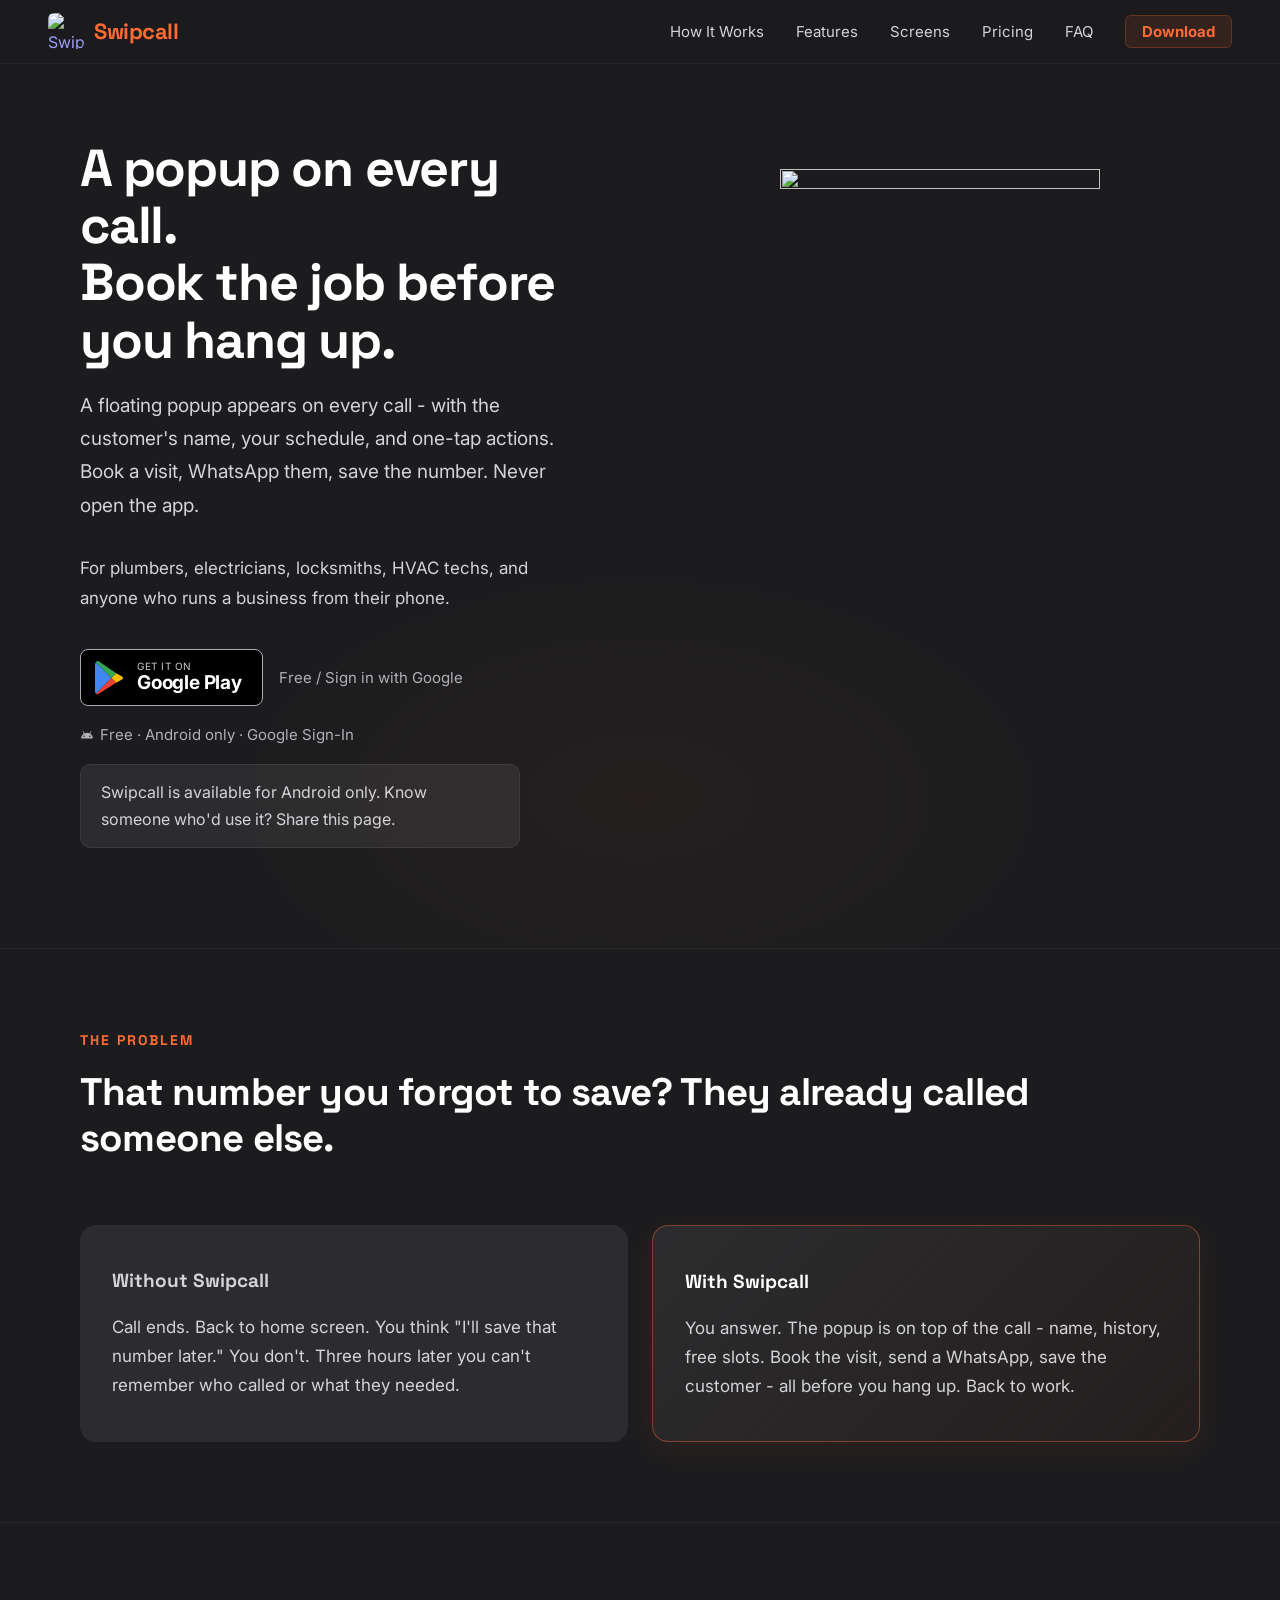
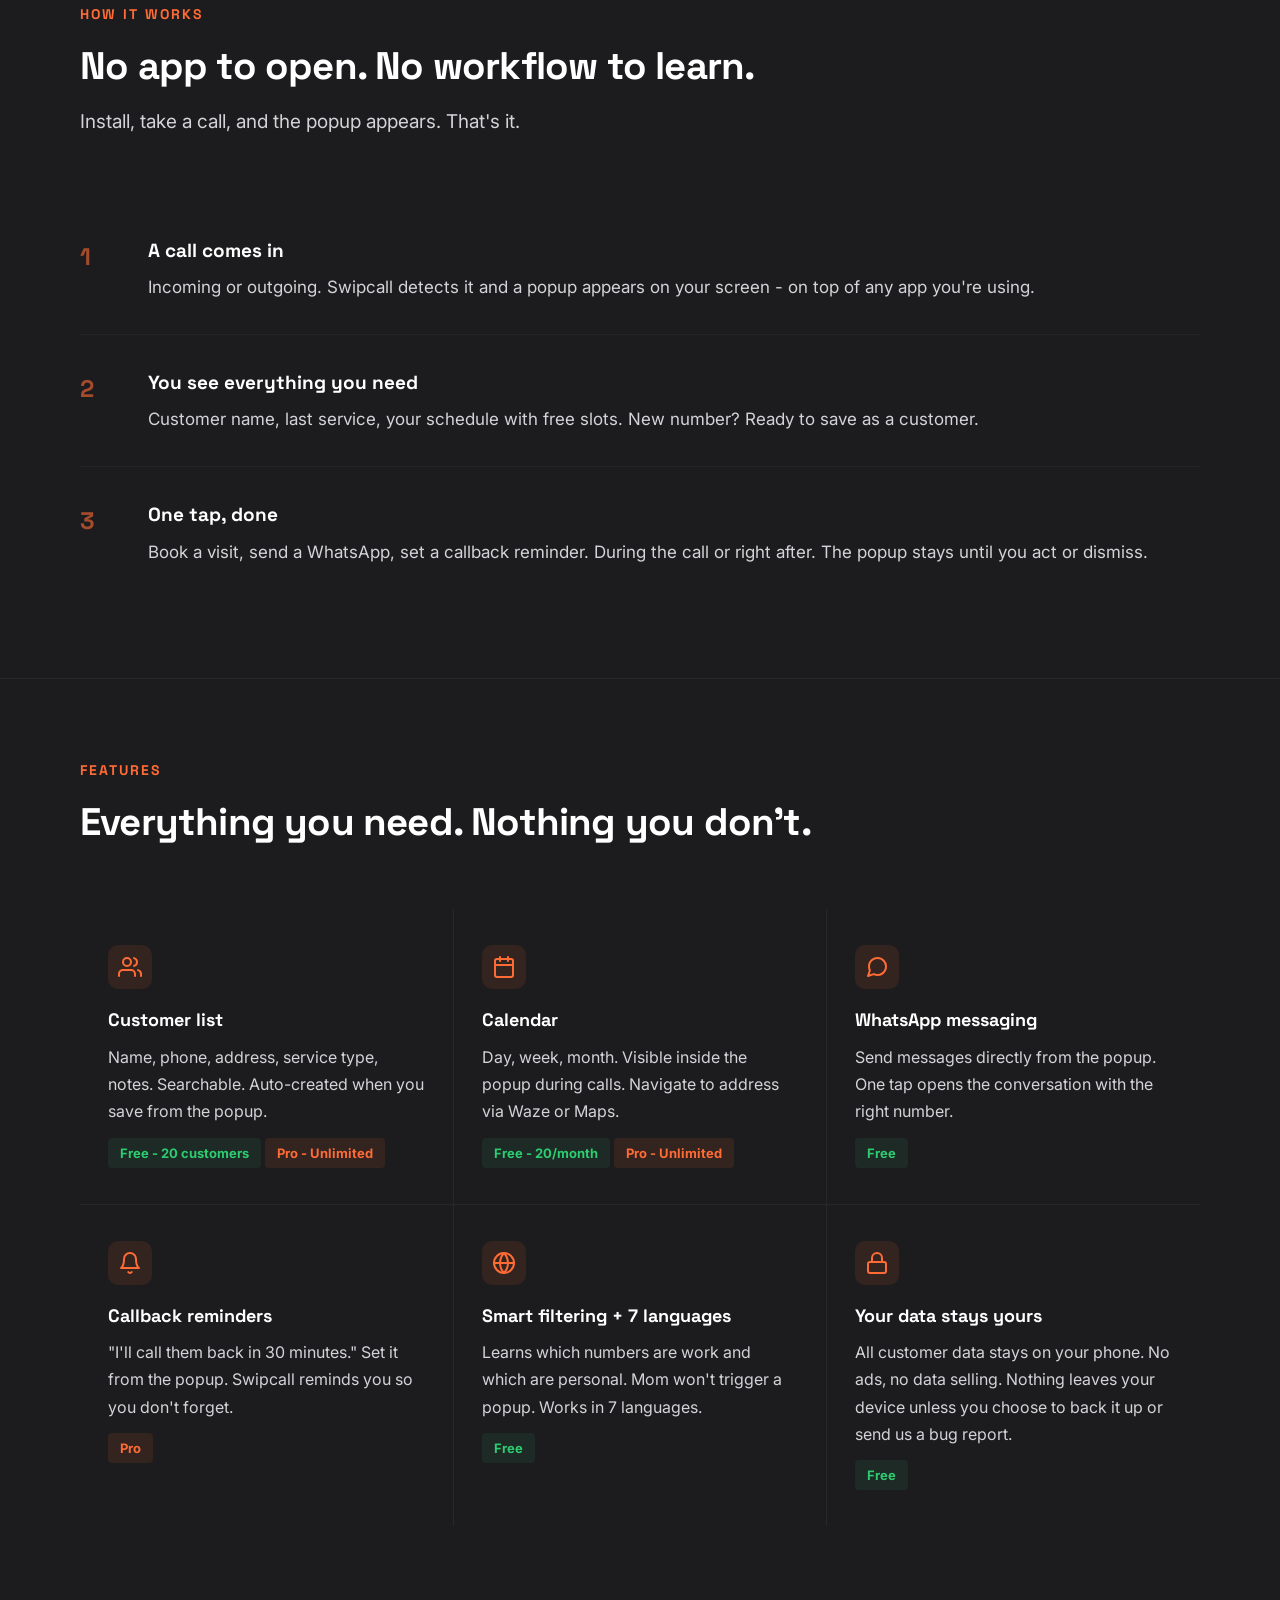
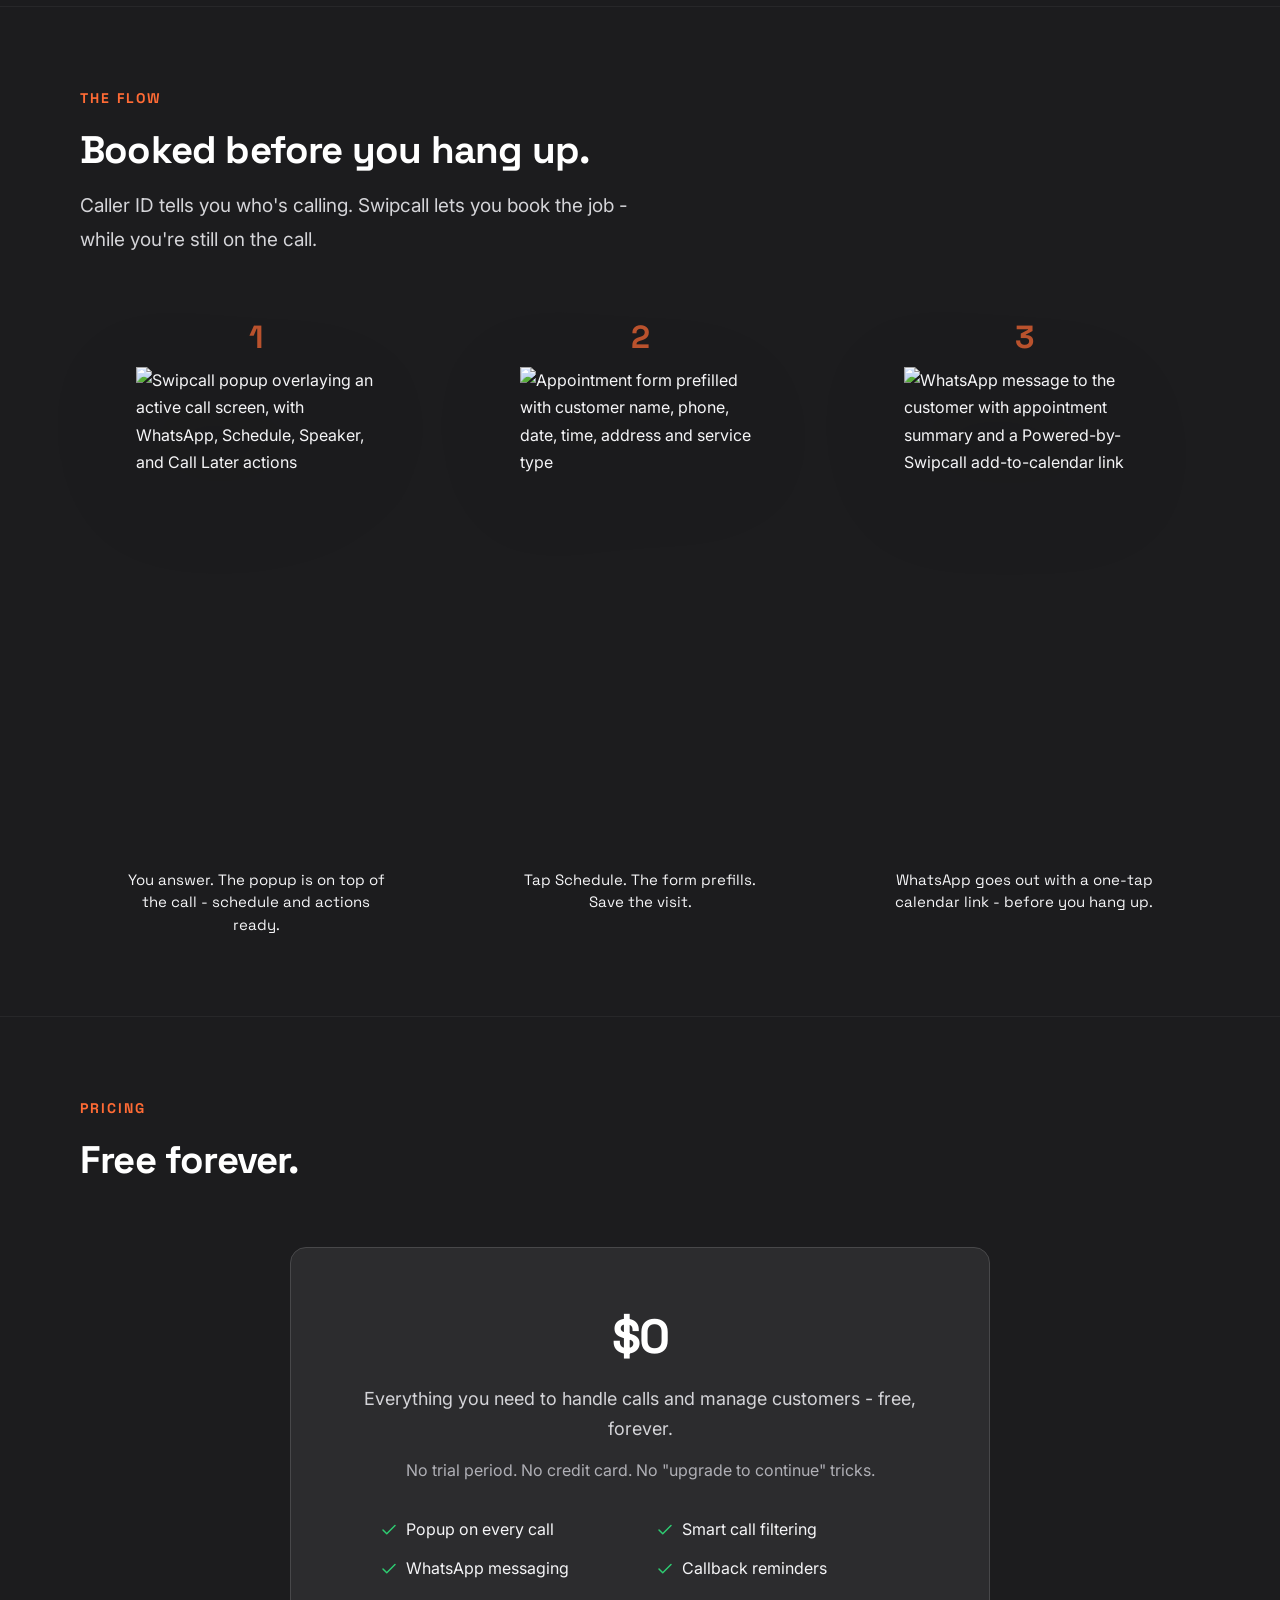
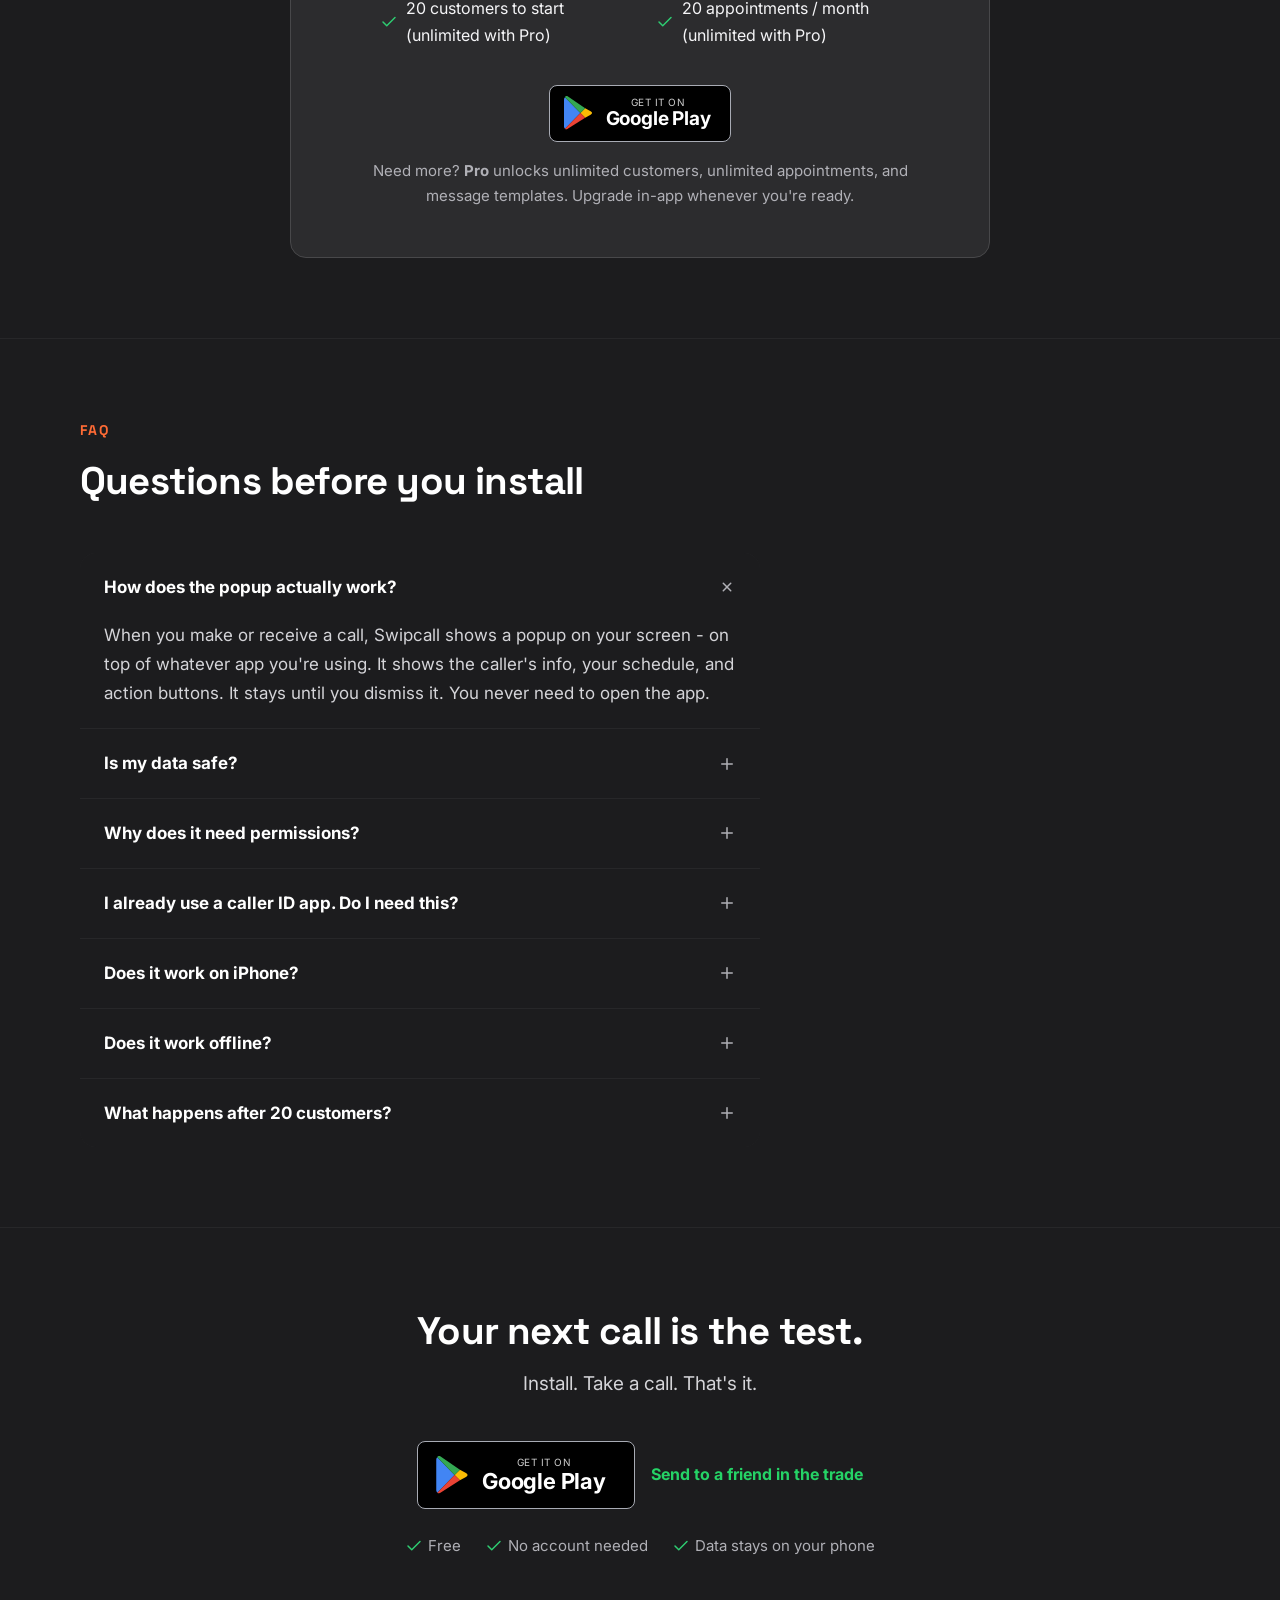
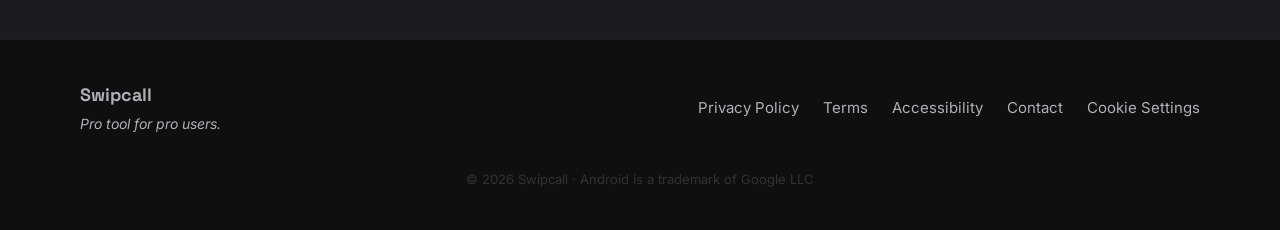
==== commit 9281c621: "fix(home): 7 languages, not 30, and callback reminders are Pro The app ships 7 active languages (en/" ====
--- a/public/index.html
+++ b/public/index.html
@@ -4,7 +4,7 @@
     <meta charset="UTF-8">
     <meta name="viewport" content="width=device-width, initial-scale=1.0">
     <title>Swipcall - Customer Management App for Tradespeople | Free Android</title>
-    <meta name="description" content="Android app for tradespeople. A floating popup lets you schedule, WhatsApp, and manage customers during and after every call. 30-day free Pro trial, no credit card.">
+    <meta name="description" content="Free Android app for tradespeople. A floating popup lets you schedule, WhatsApp, and manage customers during and after every call.">
     <meta name="color-scheme" content="dark">
     <meta name="theme-color" content="#1C1C1E">
     <link rel="canonical" href="https://www.swipcall.com">
@@ -99,30 +99,12 @@
         .hero-note{font-size:15px;color:var(--dim);margin-top:16px;display:flex;align-items:center;gap:6px}
         .not-android-msg{display:none;font-size:16px;color:var(--muted);background:var(--bg-2);padding:14px 20px;border-radius:10px;border:1px solid var(--bg-3);margin-top:16px;max-width:440px}
 
-        /* MOCKUP */
+        /* HERO SHOT */
         .hero-visual{display:flex;justify-content:center}
-        .phone{width:290px;background:#121214;border-radius:32px;border:1.5px solid rgba(255,255,255,0.08);padding:10px;box-shadow:0 40px 80px rgba(0,0,0,.5)}
-        .phone-screen{background:var(--bg);border-radius:22px;overflow:hidden}
-        .m-status{display:flex;align-items:center;gap:5px;padding:14px 16px 8px;font-size:11px;font-weight:700}
-        .m-dot{width:7px;height:7px;border-radius:50%;flex-shrink:0}
-        .m-caller{display:flex;align-items:center;gap:10px;padding:4px 16px 10px}
-        .m-avatar{width:44px;height:44px;background:var(--bg-2);border-radius:12px;display:flex;align-items:center;justify-content:center;font-weight:700;color:var(--orange);font-size:14px}
-        .m-name{font-size:15px;font-weight:700;color:var(--white)}
-        .m-phone{font-size:11px;color:var(--dim);font-family:var(--display)}
-        .m-tag{font-size:10px;font-weight:700;padding:4px 10px;border-radius:5px;display:inline-block;margin:0 16px 12px;background:var(--orange-glow);color:var(--orange)}
-        .m-sched{background:var(--bg-2);border-radius:8px;padding:10px 12px;margin:0 12px 12px}
-        .m-sched-title{font-weight:700;color:var(--dim);font-size:9px;text-transform:uppercase;letter-spacing:.5px;margin-bottom:6px}
-        .m-sched-row{display:flex;justify-content:space-between;padding:3px 0;font-size:12px;color:var(--silver)}
-        .m-sched-row .t{font-family:var(--display);color:var(--dim);font-size:11px}
-        .m-sched-row.free{color:var(--green)}
-        .m-actions{display:grid;grid-template-columns:1fr 1fr;gap:6px;padding:0 12px 16px}
-        .m-btn{display:flex;align-items:center;justify-content:center;gap:6px;padding:12px 8px;border-radius:8px;font-size:12px;font-weight:700;border:1px solid rgba(255,255,255,0.06)}
-        .m-btn.orange{background:var(--orange);color:var(--bg);border-color:var(--orange)}
-        .m-btn.ghost{background:var(--bg-2);color:var(--silver)}
-        .m-btn svg{width:14px;height:14px}
+        .hero-shot{width:100%;max-width:320px;height:auto;display:block;filter:drop-shadow(0 40px 80px rgba(0,0,0,.5))}
 
         /* SECTIONS */
-        .s{padding:120px 48px}
+        .s{padding:80px 48px}
         .s-inner{max-width:1120px;margin:0 auto}
         .divider{border:none;border-top:1px solid rgba(72,72,74,0.25);margin:0}
         .s-label{font-size:14px;font-weight:700;color:var(--orange);opacity:0.7;text-transform:uppercase;letter-spacing:2px;margin-bottom:16px;font-family:var(--display)}
@@ -159,6 +141,13 @@
         .tag-free{background:rgba(46,204,113,.08);color:var(--green)}
         .tag-pro{background:var(--orange-glow);color:var(--orange)}
 
+        /* SCREENS WORKFLOW */
+        .screens-grid{display:grid;grid-template-columns:repeat(3,1fr);gap:32px;margin-top:64px}
+        .screen{display:flex;flex-direction:column;align-items:center;gap:14px;margin:0}
+        .screen .step-num{font-family:var(--display);font-size:32px;font-weight:700;color:var(--orange);opacity:.7;line-height:1}
+        .screen img{width:100%;max-width:240px;height:auto;display:block;filter:drop-shadow(0 24px 48px rgba(0,0,0,.45))}
+        .screen figcaption{font-size:15px;color:var(--silver);text-align:center;font-family:var(--display);max-width:260px;line-height:1.5}
+
         /* FREE BLOCK */
         .free-card{background:var(--bg-2);border:1px solid var(--bg-4);border-radius:16px;padding:48px;max-width:700px;margin:64px auto 0;text-align:center}
         .free-card h3{font-family:var(--display);font-size:48px;font-weight:700;color:var(--white);margin-bottom:6px;letter-spacing:-2px}
@@ -169,15 +158,7 @@
         .free-checks li svg{flex-shrink:0;color:var(--green)}
         .free-checks li.cap{color:var(--dim)}
         .free-checks li.cap svg{color:var(--dim)}
-        .free-note{font-size:15px;color:var(--dim);margin-top:32px;text-align:center;max-width:680px;margin-left:auto;margin-right:auto}
-        .pricing-grid{display:grid;grid-template-columns:repeat(2,1fr);gap:24px;max-width:1000px;margin:64px auto 0;align-items:start}
-        .pricing-grid .free-card{margin:0;max-width:none;padding:40px 36px;position:relative}
-        .free-card.pro{border-color:rgba(255,159,10,0.35);background:linear-gradient(180deg,var(--bg-2),rgba(255,159,10,0.04))}
-        .free-card.pro h3{font-size:42px;color:var(--orange);margin-bottom:8px;letter-spacing:-1px}
-        .free-card.pro .sub{color:var(--orange);font-weight:600}
-        .pro-badge{display:inline-block;background:var(--orange-glow);color:var(--orange);font-size:12px;font-weight:700;padding:5px 11px;border-radius:4px;margin-bottom:16px;letter-spacing:0.4px;text-transform:uppercase}
-        .pro-card-cta{font-size:14px;color:var(--dim);margin-top:8px}
-        @media(max-width:900px){.pricing-grid{grid-template-columns:1fr;gap:20px;max-width:560px}}
+        .free-note{font-size:15px;color:var(--dim);margin-top:16px}
 
         /* FAQ */
         .faq-list{max-width:680px;display:flex;flex-direction:column;gap:1px;background:rgba(72,72,74,0.25);border-radius:16px;overflow:hidden;margin-top:48px}
@@ -190,7 +171,7 @@
         .faq-item .fb p{font-size:17px;color:var(--muted);line-height:1.7}
 
         /* FINAL CTA */
-        .final{padding:120px 48px;text-align:center}
+        .final{padding:80px 48px;text-align:center}
         .final .s-title{max-width:460px;margin:0 auto 12px}
         .final .s-desc{max-width:400px;margin:0 auto 40px}
         .final-row{display:flex;justify-content:center;gap:16px;flex-wrap:wrap;align-items:center}
@@ -235,7 +216,7 @@
             .nav{padding:0 24px;height:56px}
             .nav-links:not(.open){display:none}
             .mob-btn{display:block}
-            .s{padding:80px 24px}
+            .s{padding:56px 24px}
             .hero{padding:100px 24px 80px;min-height:auto}
             .footer{padding:40px 24px 80px}
             .footer-inner{flex-direction:column;text-align:center}
@@ -244,12 +225,13 @@
             .feat-card{padding:32px 24px}
             .free-card{padding:32px 24px}
             .free-checks{grid-template-columns:1fr}
-            .final{padding:80px 24px}
+            .final{padding:56px 24px}
             .final-row{flex-direction:column;align-items:center}
-            .phone{width:280px}
+            .hero-shot{max-width:280px}
             .ba-card{padding:32px 24px}
             .faq-item summary{padding:24px 28px;min-height:64px}
             .faq-item .fb{padding:0 28px 24px}
+            .screens-grid{grid-template-columns:1fr;gap:40px}
         }
     </style>
     <noscript><style>.will-animate{opacity:1!important;transform:none!important}</style></noscript>
@@ -267,6 +249,7 @@
     <ul class="nav-links" id="nav-links">
         <li><a href="#how">How It Works</a></li>
         <li><a href="#features">Features</a></li>
+        <li><a href="#screens">Screens</a></li>
         <li><a href="#pricing">Pricing</a></li>
         <li><a href="#faq">FAQ</a></li>
         <li><a href="#download" class="nav-cta-link">Download</a></li>
@@ -282,42 +265,21 @@
             <p class="hero-sub">A floating popup appears on every call - with the customer's name, your schedule, and one-tap actions. Book a visit, WhatsApp them, save the number. Never open the app.</p>
             <p class="hero-sub" style="font-size:17px;color:var(--muted);margin-bottom:36px">For plumbers, electricians, locksmiths, HVAC techs, and anyone who runs a business from their phone.</p>
             <div class="cta-row">
-                <a href="#" class="play-badge" data-event="hero-cta" id="play-store-hero">
+                <a href="https://play.google.com/store/apps/details?id=com.swipcall.app&amp;referrer=utm_source%3Dswipcall_web%26utm_medium%3Dcta%26utm_campaign%3Dwebsite%26utm_content%3Dhero" class="play-badge" data-event="hero-cta" id="play-store-hero" target="_blank" rel="noopener">
                     <svg class="gp-icon" viewBox="0 0 30 34" aria-hidden="true"><path d="M1 1.2L16.4 17 1 32.8c-.6-.5-1-1.3-1-2.3V3.5C0 2.5.4 1.7 1 1.2z" fill="#4285F4"/><path d="M21.2 12.2L16.4 17l4.8 4.8 5.4-3.1c.9-.5 1.4-1.2 1.4-1.7s-.5-1.2-1.4-1.7l-5.4-3.1z" fill="#FBBC04"/><path d="M1 1.2L16.4 17l4.8-4.8L3.6.2C3.1 0 2.5-.1 2 .1 1.5.3 1 .7 1 1.2z" fill="#34A853"/><path d="M21.2 21.8L16.4 17 1 32.8c.5.5 1 .7 1.6.5.5-.2 1-.4 1.5-.7l17.1-10.8z" fill="#EA4335"/></svg>
                     <span class="gp-text"><span class="gp-small">GET IT ON</span><span class="gp-big">Google Play</span></span>
                 </a>
-                <span class="hero-note" style="margin-top:0">Start free · 30-day Pro trial</span>
+                <span class="hero-note" style="margin-top:0">Free / Sign in with Google</span>
             </div>
             <div class="hero-note">
                 <svg class="i sm" viewBox="0 0 24 24" style="fill:var(--dim);stroke:none;width:14px;height:14px" aria-hidden="true"><path d="M17.6 9.48l1.84-3.18c.16-.31.04-.69-.26-.85-.29-.15-.65-.06-.83.22l-1.88 3.24a11.463 11.463 0 00-8.94 0L5.65 5.67c-.19-.29-.58-.38-.87-.2-.28.18-.37.54-.22.83L6.4 9.48A10.78 10.78 0 002 18h20a10.78 10.78 0 00-4.4-8.52zM7 15.25a1.25 1.25 0 110-2.5 1.25 1.25 0 010 2.5zm10 0a1.25 1.25 0 110-2.5 1.25 1.25 0 010 2.5z"/></svg>
-                Free · Android only · No credit card
+                Free · Android only · Google Sign-In
             </div>
             <div class="not-android-msg" id="not-android">Swipcall is available for Android only. Know someone who'd use it? Share this page.</div>
         </div>
 
-        <div class="hero-visual" role="img" aria-label="Swipcall popup during a phone call showing caller info, today's schedule with free slots, and action buttons to book a visit or send WhatsApp">
-            <div class="phone">
-                <div class="phone-screen">
-                    <div class="m-status" style="color:var(--green)"><span class="m-dot" style="background:var(--green)"></span> Active call</div>
-                    <div class="m-caller">
-                        <div class="m-avatar">JW</div>
-                        <div><div class="m-name">James Wilson</div><div class="m-phone">+1 (415) 555-0101</div></div>
-                    </div>
-                    <div class="m-tag">Pipe repair - last week</div>
-                    <div class="m-sched">
-                        <div class="m-sched-title">Today</div>
-                        <div class="m-sched-row"><span>Boiler service - Smiths</span><span class="t">10:00 AM</span></div>
-                        <div class="m-sched-row"><span>Gas cert - 14 Oak Lane</span><span class="t">1:00 PM</span></div>
-                        <div class="m-sched-row free"><span>Free slot</span><span class="t">3:30 PM</span></div>
-                    </div>
-                    <div class="m-actions">
-                        <div class="m-btn orange"><svg class="i" viewBox="0 0 24 24" aria-hidden="true"><rect x="3" y="4" width="18" height="18" rx="2" ry="2"/><line x1="16" y1="2" x2="16" y2="6"/><line x1="8" y1="2" x2="8" y2="6"/><line x1="3" y1="10" x2="21" y2="10"/></svg>Book 3:30</div>
-                        <div class="m-btn ghost"><svg class="i" viewBox="0 0 24 24" aria-hidden="true"><path d="M21 11.5a8.38 8.38 0 0 1-.9 3.8 8.5 8.5 0 0 1-7.6 4.7 8.38 8.38 0 0 1-3.8-.9L3 21l1.9-5.7a8.38 8.38 0 0 1-.9-3.8 8.5 8.5 0 0 1 4.7-7.6 8.38 8.38 0 0 1 3.8-.9h.5a8.48 8.48 0 0 1 8 8v.5z"/></svg>WhatsApp</div>
-                        <div class="m-btn ghost"><svg class="i" viewBox="0 0 24 24" aria-hidden="true"><path d="M18 8A6 6 0 0 0 6 8c0 7-3 9-3 9h18s-3-2-3-9"/><path d="M13.73 21a2 2 0 0 1-3.46 0"/></svg>Remind me</div>
-                        <div class="m-btn ghost"><svg class="i" viewBox="0 0 24 24" aria-hidden="true"><path d="M20 21v-2a4 4 0 0 0-4-4H8a4 4 0 0 0-4 4v2"/><circle cx="12" cy="7" r="4"/></svg>Save</div>
-                    </div>
-                </div>
-            </div>
+        <div class="hero-visual" role="img" aria-label="Swipcall popup during a phone call: caller name, today's schedule with free slots, and action buttons to book a visit or send WhatsApp">
+            <img src="/images/screen-popup.png" alt="" class="hero-shot" width="320" height="650" loading="eager" fetchpriority="high">
         </div>
     </div>
 </section>
@@ -335,7 +297,7 @@
             </div>
             <div class="ba-card after">
                 <h3>With Swipcall</h3>
-                <p>Call ends. Popup is already there. Name, history, free slots. One tap: visit booked, WhatsApp sent, customer saved. Back to work.</p>
+                <p>You answer. The popup is on top of the call - name, history, free slots. Book the visit, send a WhatsApp, save the customer - all before you hang up. Back to work.</p>
             </div>
         </div>
     </div>
@@ -376,14 +338,14 @@
                 <div class="feat-icon"><svg class="i" viewBox="0 0 24 24" aria-hidden="true"><path d="M17 21v-2a4 4 0 0 0-4-4H5a4 4 0 0 0-4 4v2"/><circle cx="9" cy="7" r="4"/><path d="M23 21v-2a4 4 0 0 0-3-3.87"/><path d="M16 3.13a4 4 0 0 1 0 7.75"/></svg></div>
                 <h3>Customer list</h3>
                 <p>Name, phone, address, service type, notes. Searchable. Auto-created when you save from the popup.</p>
-                <span class="tag tag-free">Free - 15 new/month</span>
+                <span class="tag tag-free">Free - 20 customers</span>
                 <span class="tag tag-pro">Pro - Unlimited</span>
             </div>
             <div class="feat-card reveal">
                 <div class="feat-icon"><svg class="i" viewBox="0 0 24 24" aria-hidden="true"><rect x="3" y="4" width="18" height="18" rx="2" ry="2"/><line x1="16" y1="2" x2="16" y2="6"/><line x1="8" y1="2" x2="8" y2="6"/><line x1="3" y1="10" x2="21" y2="10"/></svg></div>
                 <h3>Calendar</h3>
                 <p>Day, week, month. Visible inside the popup during calls. Navigate to address via Waze or Maps.</p>
-                <span class="tag tag-free">Free - 15 new/month</span>
+                <span class="tag tag-free">Free - 20/month</span>
                 <span class="tag tag-pro">Pro - Unlimited</span>
             </div>
             <div class="feat-card reveal">
@@ -396,77 +358,75 @@
                 <div class="feat-icon"><svg class="i" viewBox="0 0 24 24" aria-hidden="true"><path d="M18 8A6 6 0 0 0 6 8c0 7-3 9-3 9h18s-3-2-3-9"/><path d="M13.73 21a2 2 0 0 1-3.46 0"/></svg></div>
                 <h3>Callback reminders</h3>
                 <p>"I'll call them back in 30 minutes." Set it from the popup. Swipcall reminds you so you don't forget.</p>
-                <span class="tag tag-free">Free</span>
+                <span class="tag tag-pro">Pro</span>
             </div>
             <div class="feat-card reveal">
                 <div class="feat-icon"><svg class="i" viewBox="0 0 24 24" aria-hidden="true"><circle cx="12" cy="12" r="10"/><path d="M2 12h20"/><path d="M12 2a15.3 15.3 0 0 1 4 10 15.3 15.3 0 0 1-4 10 15.3 15.3 0 0 1-4-10 15.3 15.3 0 0 1 4-10z"/></svg></div>
-                <h3>Smart filtering + 30 languages</h3>
-                <p>Learns which numbers are work and which are personal. Mom won't trigger a popup. Works in 30 languages.</p>
+                <h3>Smart filtering + 7 languages</h3>
+                <p>Learns which numbers are work and which are personal. Mom won't trigger a popup. Works in 7 languages.</p>
                 <span class="tag tag-free">Free</span>
             </div>
             <div class="feat-card reveal">
                 <div class="feat-icon"><svg class="i" viewBox="0 0 24 24" aria-hidden="true"><rect x="3" y="11" width="18" height="11" rx="2" ry="2"/><path d="M7 11V7a5 5 0 0 1 10 0v4"/></svg></div>
                 <h3>Your data stays yours</h3>
-                <p>All customer data stays on your phone. No ads, no data selling. Nothing leaves your device unless you choose to back up.</p>
+                <p>All customer data stays on your phone. No ads, no data selling. Nothing leaves your device unless you choose to back it up or send us a bug report.</p>
                 <span class="tag tag-free">Free</span>
             </div>
         </div>
     </div>
 </section>
 
-<!-- TRUST -->
-<hr class="divider">
-<section class="s" style="text-align:center">
-    <p class="reveal" style="font-size:16px;color:var(--dim);max-width:600px;margin:0 auto;line-height:1.8">Built by one developer. No investors. No ads. No data selling. Ever.<br><strong style="color:var(--orange)">Pro tool for pro users.</strong></p>
-</section>
-
-<!-- PRICING -->
+<!-- SCREENS / WORKFLOW -->
+<hr class="divider">
+<section class="s" id="screens">
+    <div class="s-inner">
+        <div class="s-label reveal">The flow</div>
+        <h2 class="s-title reveal">Booked before you hang up.</h2>
+        <p class="s-desc reveal">Caller ID tells you who's calling. Swipcall lets you book the job - while you're still on the call.</p>
+        <div class="screens-grid reveal">
+            <figure class="screen">
+                <div class="step-num">1</div>
+                <img src="/images/screen-popup-basic.png" alt="Swipcall popup overlaying an active call screen, with WhatsApp, Schedule, Speaker, and Call Later actions" loading="lazy" width="320" height="650">
+                <figcaption>You answer. The popup is on top of the call - schedule and actions ready.</figcaption>
+            </figure>
+            <figure class="screen">
+                <div class="step-num">2</div>
+                <img src="/images/screen-appointment.png" alt="Appointment form prefilled with customer name, phone, date, time, address and service type" loading="lazy" width="320" height="650">
+                <figcaption>Tap Schedule. The form prefills. Save the visit.</figcaption>
+            </figure>
+            <figure class="screen">
+                <div class="step-num">3</div>
+                <img src="/images/screen-whatsapp.png" alt="WhatsApp message to the customer with appointment summary and a Powered-by-Swipcall add-to-calendar link" loading="lazy" width="320" height="650">
+                <figcaption>WhatsApp goes out with a one-tap calendar link - before you hang up.</figcaption>
+            </figure>
+        </div>
+    </div>
+</section>
+
+<!-- FREE BLOCK -->
 <hr class="divider">
 <section class="s" id="pricing">
     <div class="s-inner">
         <div class="s-label reveal">Pricing</div>
-        <h2 class="s-title reveal">Simple plans</h2>
-        <div class="pricing-grid reveal">
-            <div class="free-card">
-                <h3>$0</h3>
-                <p class="sub">Free, forever.</p>
-                <p class="sub2">Everything you need to handle calls and manage customers.</p>
-                <ul class="free-checks">
-                    <li><svg class="i sm" viewBox="0 0 24 24" aria-hidden="true"><polyline points="20 6 9 17 4 12"/></svg>Popup on every call</li>
-                    <li><svg class="i sm" viewBox="0 0 24 24" aria-hidden="true"><polyline points="20 6 9 17 4 12"/></svg>Smart call filtering</li>
-                    <li><svg class="i sm" viewBox="0 0 24 24" aria-hidden="true"><polyline points="20 6 9 17 4 12"/></svg>WhatsApp messaging</li>
-                    <li><svg class="i sm" viewBox="0 0 24 24" aria-hidden="true"><polyline points="20 6 9 17 4 12"/></svg>Callback reminders</li>
-                    <li><svg class="i sm" viewBox="0 0 24 24" aria-hidden="true"><polyline points="20 6 9 17 4 12"/></svg>15 new customers / month</li>
-                    <li><svg class="i sm" viewBox="0 0 24 24" aria-hidden="true"><polyline points="20 6 9 17 4 12"/></svg>15 new appointments / month</li>
-                </ul>
-                <a href="#" class="play-badge" data-event="pricing-cta-free" style="margin:0 auto">
-                    <svg class="gp-icon" viewBox="0 0 30 34" aria-hidden="true"><path d="M1 1.2L16.4 17 1 32.8c-.6-.5-1-1.3-1-2.3V3.5C0 2.5.4 1.7 1 1.2z" fill="#4285F4"/><path d="M21.2 12.2L16.4 17l4.8 4.8 5.4-3.1c.9-.5 1.4-1.2 1.4-1.7s-.5-1.2-1.4-1.7l-5.4-3.1z" fill="#FBBC04"/><path d="M1 1.2L16.4 17l4.8-4.8L3.6.2C3.1 0 2.5-.1 2 .1 1.5.3 1 .7 1 1.2z" fill="#34A853"/><path d="M21.2 21.8L16.4 17 1 32.8c.5.5 1 .7 1.6.5.5-.2 1-.4 1.5-.7l17.1-10.8z" fill="#EA4335"/></svg>
-                    <span class="gp-text"><span class="gp-small">GET IT ON</span><span class="gp-big">Google Play</span></span>
-                </a>
-            </div>
-            <div class="free-card pro">
-                <span class="pro-badge">30 days free for new accounts</span>
-                <h3>Pro</h3>
-                <p class="sub">Coming soon</p>
-                <p class="sub2">Get 30 days of Pro free when you sign up. Pricing announced soon.</p>
-                <ul class="free-checks">
-                    <li><svg class="i sm" viewBox="0 0 24 24" aria-hidden="true"><polyline points="20 6 9 17 4 12"/></svg>Unlimited customers and appointments</li>
-                    <li><svg class="i sm" viewBox="0 0 24 24" aria-hidden="true"><polyline points="20 6 9 17 4 12"/></svg>2-way Google Calendar sync</li>
-                    <li><svg class="i sm" viewBox="0 0 24 24" aria-hidden="true"><polyline points="20 6 9 17 4 12"/></svg>All message channels</li>
-                    <li><svg class="i sm" viewBox="0 0 24 24" aria-hidden="true"><polyline points="20 6 9 17 4 12"/></svg>All message templates</li>
-                    <li><svg class="i sm" viewBox="0 0 24 24" aria-hidden="true"><polyline points="20 6 9 17 4 12"/></svg>Webhooks for automation</li>
-                    <li><svg class="i sm" viewBox="0 0 24 24" aria-hidden="true"><polyline points="20 6 9 17 4 12"/></svg>Full analytics dashboard</li>
-                    <li><svg class="i sm" viewBox="0 0 24 24" aria-hidden="true"><polyline points="20 6 9 17 4 12"/></svg>Encrypted Google Drive backups</li>
-                    <li><svg class="i sm" viewBox="0 0 24 24" aria-hidden="true"><polyline points="20 6 9 17 4 12"/></svg>Priority support</li>
-                </ul>
-                <a href="#" class="play-badge" data-event="pricing-cta-pro" style="margin:0 auto">
-                    <svg class="gp-icon" viewBox="0 0 30 34" aria-hidden="true"><path d="M1 1.2L16.4 17 1 32.8c-.6-.5-1-1.3-1-2.3V3.5C0 2.5.4 1.7 1 1.2z" fill="#4285F4"/><path d="M21.2 12.2L16.4 17l4.8 4.8 5.4-3.1c.9-.5 1.4-1.2 1.4-1.7s-.5-1.2-1.4-1.7l-5.4-3.1z" fill="#FBBC04"/><path d="M1 1.2L16.4 17l4.8-4.8L3.6.2C3.1 0 2.5-.1 2 .1 1.5.3 1 .7 1 1.2z" fill="#34A853"/><path d="M21.2 21.8L16.4 17 1 32.8c.5.5 1 .7 1.6.5.5-.2 1-.4 1.5-.7l17.1-10.8z" fill="#EA4335"/></svg>
-                    <span class="gp-text"><span class="gp-small">START YOUR TRIAL</span><span class="gp-big">Google Play</span></span>
-                </a>
-                <p class="pro-card-cta">Trial starts when you sign in. No credit card.</p>
-            </div>
-        </div>
-        <p class="free-note reveal">Every new account gets 30 days of Pro free. After that, stay on Free or upgrade anytime - your data stays either way.</p>
+        <h2 class="s-title reveal">Free forever.</h2>
+        <div class="free-card reveal">
+            <h3>$0</h3>
+            <p class="sub">Everything you need to handle calls and manage customers - free, forever.</p>
+            <p class="sub2">No trial period. No credit card. No "upgrade to continue" tricks.</p>
+            <ul class="free-checks">
+                <li><svg class="i sm" viewBox="0 0 24 24" aria-hidden="true"><polyline points="20 6 9 17 4 12"/></svg>Popup on every call</li>
+                <li><svg class="i sm" viewBox="0 0 24 24" aria-hidden="true"><polyline points="20 6 9 17 4 12"/></svg>Smart call filtering</li>
+                <li><svg class="i sm" viewBox="0 0 24 24" aria-hidden="true"><polyline points="20 6 9 17 4 12"/></svg>WhatsApp messaging</li>
+                <li><svg class="i sm" viewBox="0 0 24 24" aria-hidden="true"><polyline points="20 6 9 17 4 12"/></svg>Callback reminders</li>
+                <li><svg class="i sm" viewBox="0 0 24 24" aria-hidden="true"><polyline points="20 6 9 17 4 12"/></svg>20 customers to start (unlimited with Pro)</li>
+                <li><svg class="i sm" viewBox="0 0 24 24" aria-hidden="true"><polyline points="20 6 9 17 4 12"/></svg>20 appointments / month (unlimited with Pro)</li>
+            </ul>
+            <a href="https://play.google.com/store/apps/details?id=com.swipcall.app&amp;referrer=utm_source%3Dswipcall_web%26utm_medium%3Dcta%26utm_campaign%3Dwebsite%26utm_content%3Dpricing" class="play-badge" data-event="pricing-cta" style="margin:0 auto" target="_blank" rel="noopener">
+                <svg class="gp-icon" viewBox="0 0 30 34" aria-hidden="true"><path d="M1 1.2L16.4 17 1 32.8c-.6-.5-1-1.3-1-2.3V3.5C0 2.5.4 1.7 1 1.2z" fill="#4285F4"/><path d="M21.2 12.2L16.4 17l4.8 4.8 5.4-3.1c.9-.5 1.4-1.2 1.4-1.7s-.5-1.2-1.4-1.7l-5.4-3.1z" fill="#FBBC04"/><path d="M1 1.2L16.4 17l4.8-4.8L3.6.2C3.1 0 2.5-.1 2 .1 1.5.3 1 .7 1 1.2z" fill="#34A853"/><path d="M21.2 21.8L16.4 17 1 32.8c.5.5 1 .7 1.6.5.5-.2 1-.4 1.5-.7l17.1-10.8z" fill="#EA4335"/></svg>
+                <span class="gp-text"><span class="gp-small">GET IT ON</span><span class="gp-big">Google Play</span></span>
+            </a>
+            <p class="free-note">Need more? <strong>Pro</strong> unlocks unlimited customers, unlimited appointments, and message templates. Upgrade in-app whenever you're ready.</p>
+        </div>
     </div>
 </section>
 
@@ -502,8 +462,8 @@
                 <div class="fb"><p>Yes. Popup, customer list, and calendar all work without internet. Only WhatsApp and backup need a connection.</p></div>
             </details>
             <details class="faq-item">
-                <summary>What happens after the 30-day trial?<svg class="i sm fc" viewBox="0 0 24 24" aria-hidden="true"><line x1="12" y1="5" x2="12" y2="19"/><line x1="5" y1="12" x2="19" y2="12"/></svg></summary>
-                <div class="fb"><p>You move to Free automatically. No charge, no card on file. On Free you can add up to 15 new customers and 15 new appointments per month. Existing data stays - nothing is ever deleted. Upgrade to Pro anytime to remove limits and unlock the full feature set.</p></div>
+                <summary>What happens after 20 customers?<svg class="i sm fc" viewBox="0 0 24 24" aria-hidden="true"><line x1="12" y1="5" x2="12" y2="19"/><line x1="5" y1="12" x2="19" y2="12"/></svg></summary>
+                <div class="fb"><p>Your data stays. You can still view and use everything. To add more customers, upgrade to Pro from inside the app - unlimited customers, unlimited appointments, message templates. Nothing is ever deleted.</p></div>
             </details>
         </div>
     </div>
@@ -516,7 +476,7 @@
     <p class="s-desc reveal" style="color:var(--muted);font-size:19px">Install. Take a call. That's it.</p>
     <div class="reveal">
         <div class="final-row">
-            <a href="#" class="play-badge" data-event="final-cta" style="padding:14px 28px 14px 18px">
+            <a href="https://play.google.com/store/apps/details?id=com.swipcall.app&amp;referrer=utm_source%3Dswipcall_web%26utm_medium%3Dcta%26utm_campaign%3Dwebsite%26utm_content%3Dfinal" class="play-badge" data-event="final-cta" style="padding:14px 28px 14px 18px" target="_blank" rel="noopener">
                 <svg class="gp-icon" viewBox="0 0 30 34" aria-hidden="true" style="width:34px;height:38px"><path d="M1 1.2L16.4 17 1 32.8c-.6-.5-1-1.3-1-2.3V3.5C0 2.5.4 1.7 1 1.2z" fill="#4285F4"/><path d="M21.2 12.2L16.4 17l4.8 4.8 5.4-3.1c.9-.5 1.4-1.2 1.4-1.7s-.5-1.2-1.4-1.7l-5.4-3.1z" fill="#FBBC04"/><path d="M1 1.2L16.4 17l4.8-4.8L3.6.2C3.1 0 2.5-.1 2 .1 1.5.3 1 .7 1 1.2z" fill="#34A853"/><path d="M21.2 21.8L16.4 17 1 32.8c.5.5 1 .7 1.6.5.5-.2 1-.4 1.5-.7l17.1-10.8z" fill="#EA4335"/></svg>
                 <span class="gp-text"><span class="gp-small">GET IT ON</span><span class="gp-big" style="font-size:22px">Google Play</span></span>
             </a>
@@ -551,7 +511,7 @@
 <!-- STICKY MOBILE CTA -->
 <div class="sticky-cta" id="sticky-cta" aria-hidden="true">
     <div class="sticky-label">Swipcall <span>Free</span></div>
-    <a href="#" class="play-badge" style="padding:6px 14px 6px 10px" data-event="sticky-cta">
+    <a href="https://play.google.com/store/apps/details?id=com.swipcall.app&amp;referrer=utm_source%3Dswipcall_web%26utm_medium%3Dcta%26utm_campaign%3Dwebsite%26utm_content%3Dsticky" class="play-badge" style="padding:6px 14px 6px 10px" data-event="sticky-cta" target="_blank" rel="noopener">
         <svg class="gp-icon" viewBox="0 0 30 34" aria-hidden="true" style="width:20px;height:22px"><path d="M1 1.2L16.4 17 1 32.8c-.6-.5-1-1.3-1-2.3V3.5C0 2.5.4 1.7 1 1.2z" fill="#4285F4"/><path d="M21.2 12.2L16.4 17l4.8 4.8 5.4-3.1c.9-.5 1.4-1.2 1.4-1.7s-.5-1.2-1.4-1.7l-5.4-3.1z" fill="#FBBC04"/><path d="M1 1.2L16.4 17l4.8-4.8L3.6.2C3.1 0 2.5-.1 2 .1 1.5.3 1 .7 1 1.2z" fill="#34A853"/><path d="M21.2 21.8L16.4 17 1 32.8c.5.5 1 .7 1.6.5.5-.2 1-.4 1.5-.7l17.1-10.8z" fill="#EA4335"/></svg>
         <span class="gp-text"><span class="gp-small" style="font-size:8px">GET IT ON</span><span class="gp-big" style="font-size:14px">Google Play</span></span>
     </a>
